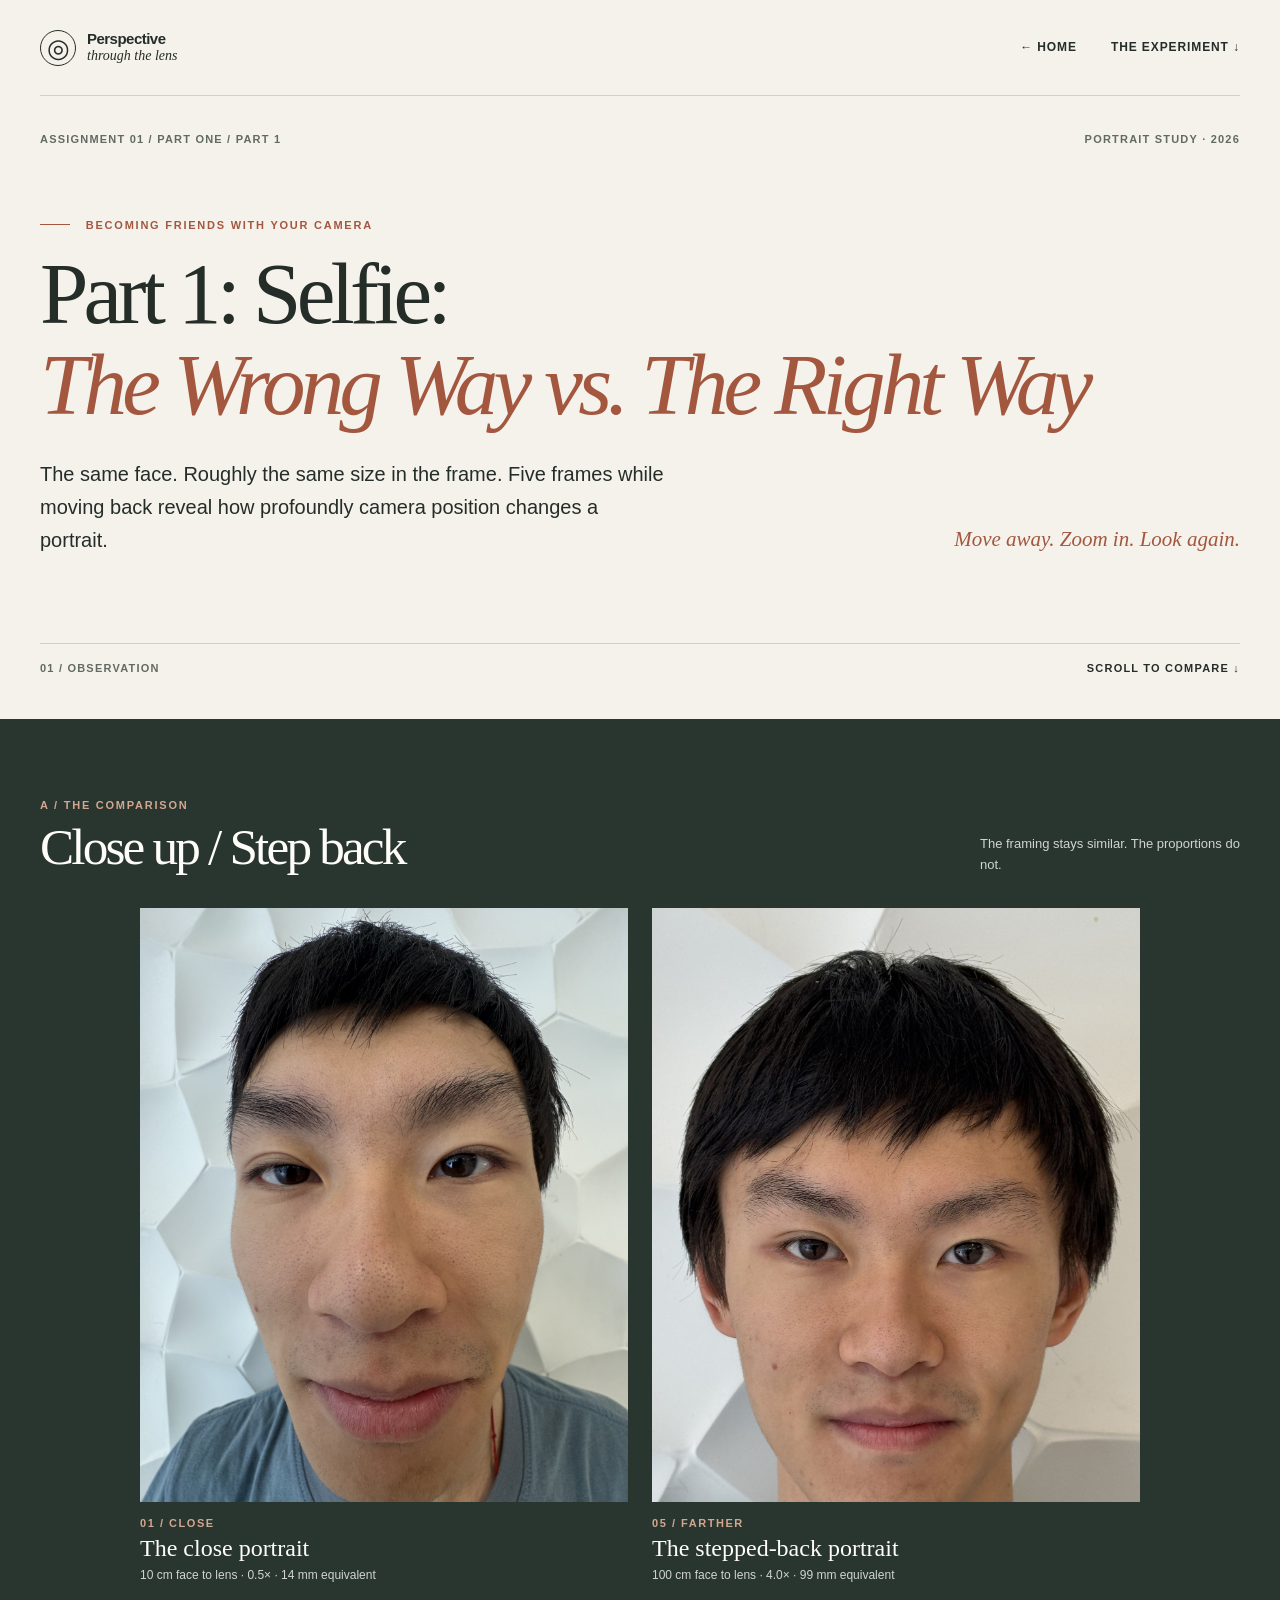
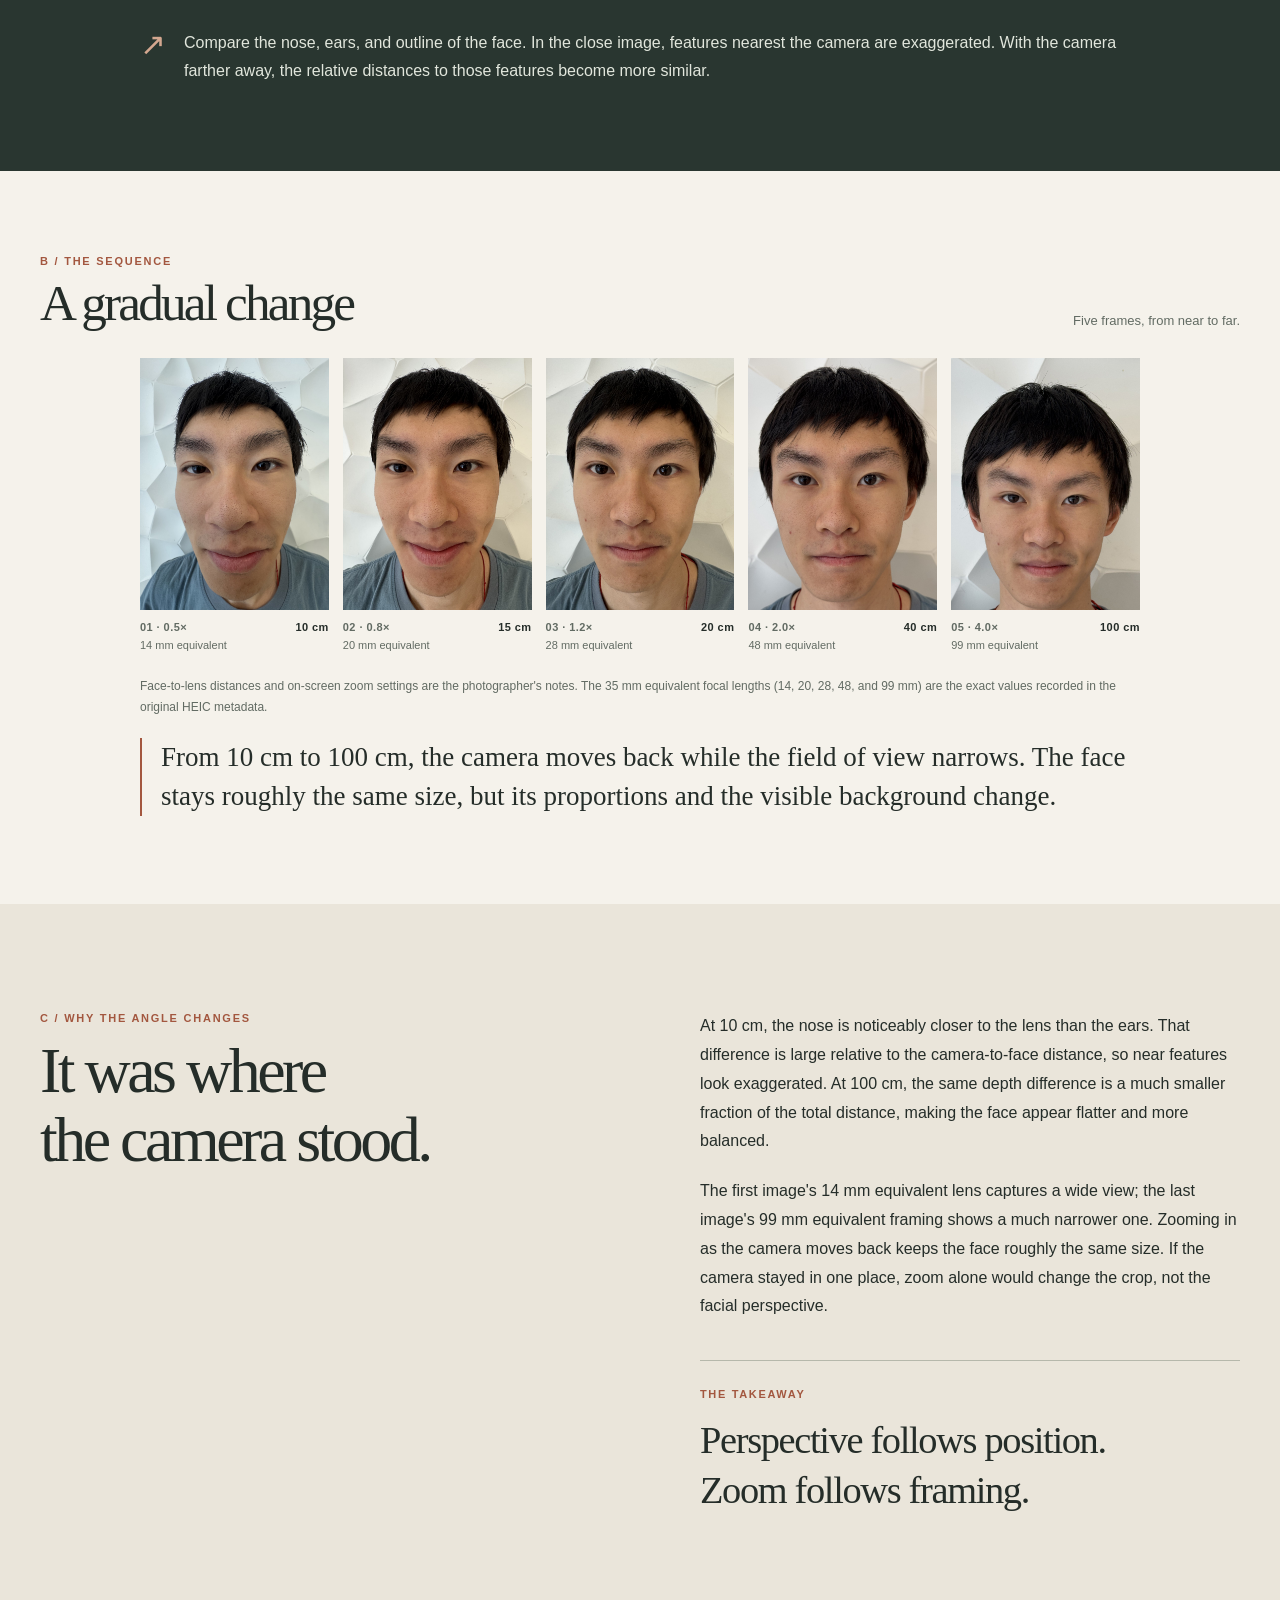
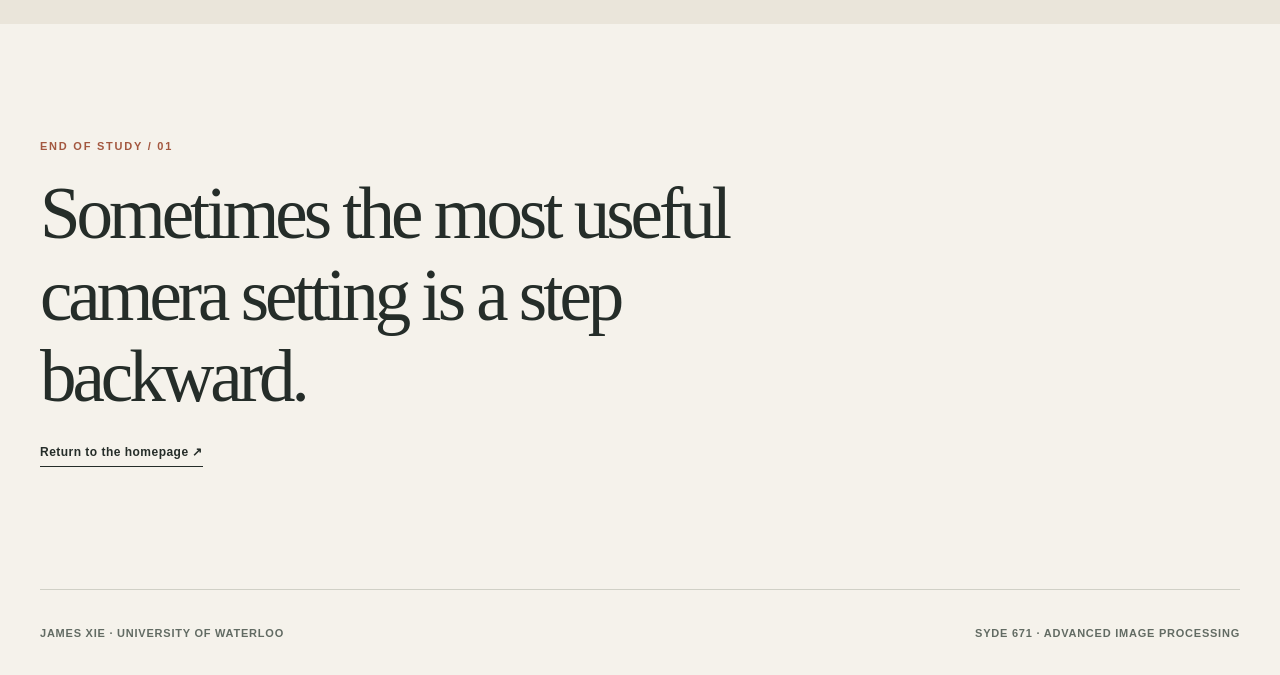
==== 1/index.html @ 1d78fb76 "Use assignment title for selfie study" ====
<!doctype html>
<html lang="en">
<head>
  <meta charset="utf-8">
  <meta name="viewport" content="width=device-width, initial-scale=1">
  <meta name="theme-color" content="#f5f2eb">
  <meta name="description" content="A portrait experiment in camera distance, zoom, and perspective for SYDE 671 Assignment 1.">
  <title>Part 1: Selfie: The Wrong Way vs. The Right Way — Perspective, Through the Lens</title>
  <link rel="stylesheet" href="../style.css">
</head>
<body class="project-page portrait-page">
  <header class="site-header shell">
    <a class="brand" href="../index.html" aria-label="Perspective, Through the Lens home">
      <span class="brand-mark" aria-hidden="true">◎</span>
      <span>Perspective<br><small>through the lens</small></span>
    </a>
    <nav class="header-nav" aria-label="Main navigation">
      <a href="../index.html">← Home</a>
      <a href="#comparison">The experiment <span aria-hidden="true">↓</span></a>
    </nav>
  </header>

  <main>
    <section class="project-hero shell" aria-labelledby="project-title">
      <div class="project-hero-topline"><span>Assignment 01 / Part One / Part 1</span><span>Portrait study · 2026</span></div>
      <p class="eyebrow"><span class="eyebrow-line"></span> Becoming friends with your camera</p>
      <h1 id="project-title">Part 1: Selfie:<br><em>The Wrong Way vs. The Right Way</em></h1>
      <div class="project-intro">
        <p class="project-deck">The same face. Roughly the same size in the frame. Five frames while moving back reveal how profoundly camera position changes a portrait.</p>
        <p class="project-intro-note">Move away. Zoom in. Look again.</p>
      </div>
      <div class="project-hero-rule"><span>01 / Observation</span><a href="#comparison">Scroll to compare <span aria-hidden="true">↓</span></a></div>
    </section>

    <section class="comparison-section" id="comparison" aria-labelledby="comparison-heading">
      <div class="shell">
        <div class="section-heading comparison-heading">
          <div><p class="eyebrow">A / The comparison</p><h2 id="comparison-heading">Close up / Step back</h2></div>
          <p>The framing stays similar. The proportions do not.</p>
        </div>
        <div class="comparison-grid">
          <figure class="comparison-card">
            <div class="portrait-frame"><img src="./media/01-near.jpg" alt="Close camera position: the nose appears larger relative to the rest of the face" width="1200" height="1600"></div>
            <figcaption><span class="photo-index">01 / CLOSE</span><strong>The close portrait</strong><span>10 cm face to lens · 0.5× · 14 mm equivalent</span></figcaption>
          </figure>
          <figure class="comparison-card">
            <div class="portrait-frame"><img src="./media/05-far.jpg" alt="Farther camera position: facial features appear more balanced while the face remains similarly framed" width="1200" height="1600"></div>
            <figcaption><span class="photo-index">05 / FARTHER</span><strong>The stepped-back portrait</strong><span>100 cm face to lens · 4.0× · 99 mm equivalent</span></figcaption>
          </figure>
        </div>
        <p class="comparison-note"><span class="note-mark" aria-hidden="true">↗</span> Compare the nose, ears, and outline of the face. In the close image, features nearest the camera are exaggerated. With the camera farther away, the relative distances to those features become more similar.</p>
      </div>
    </section>

    <section class="sequence-section shell" aria-labelledby="sequence-heading">
      <div class="section-heading">
        <div><p class="eyebrow">B / The sequence</p><h2 id="sequence-heading">A gradual change</h2></div>
        <p>Five frames, from near to far.</p>
      </div>
      <div class="sequence-grid">
        <figure><img src="./media/01-near.jpg" alt="First portrait, closest camera position" width="1200" height="1600" loading="lazy"><figcaption><span>01 · 0.5×</span><strong>10 cm</strong><small>14 mm equivalent</small></figcaption></figure>
        <figure><img src="./media/02-step-back.jpg" alt="Second portrait, a little farther from the subject" width="1200" height="1600" loading="lazy"><figcaption><span>02 · 0.8×</span><strong>15 cm</strong><small>20 mm equivalent</small></figcaption></figure>
        <figure><img src="./media/03-middle.jpg" alt="Third portrait, intermediate camera position" width="1200" height="1600" loading="lazy"><figcaption><span>03 · 1.2×</span><strong>20 cm</strong><small>28 mm equivalent</small></figcaption></figure>
        <figure><img src="./media/04-farther.jpg" alt="Fourth portrait, farther camera position" width="1200" height="1600" loading="lazy"><figcaption><span>04 · 2.0×</span><strong>40 cm</strong><small>48 mm equivalent</small></figcaption></figure>
        <figure><img src="./media/05-far.jpg" alt="Fifth portrait, farthest camera position" width="1200" height="1600" loading="lazy"><figcaption><span>05 · 4.0×</span><strong>100 cm</strong><small>99 mm equivalent</small></figcaption></figure>
      </div>
      <p class="sequence-caption">Face-to-lens distances and on-screen zoom settings are the photographer's notes. The 35 mm equivalent focal lengths (14, 20, 28, 48, and 99 mm) are the exact values recorded in the original HEIC metadata.</p>
      <p class="sequence-summary">From 10 cm to 100 cm, the camera moves back while the field of view narrows. The face stays roughly the same size, but its proportions and the visible background change.</p>
    </section>

    <section class="explanation-section" aria-labelledby="explanation-heading">
      <div class="shell explanation-grid">
        <div><p class="eyebrow">C / Why the angle changes</p><h2 id="explanation-heading">It was where<br>the camera stood.</h2></div>
        <div class="explanation-copy">
          <p>At 10 cm, the nose is noticeably closer to the lens than the ears. That difference is large relative to the camera-to-face distance, so near features look exaggerated. At 100 cm, the same depth difference is a much smaller fraction of the total distance, making the face appear flatter and more balanced.</p>
          <p>The first image's 14 mm equivalent lens captures a wide view; the last image's 99 mm equivalent framing shows a much narrower one. Zooming in as the camera moves back keeps the face roughly the same size. If the camera stayed in one place, zoom alone would change the crop, not the facial perspective.</p>
          <div class="takeaway"><span>THE TAKEAWAY</span><strong>Perspective follows position.<br>Zoom follows framing.</strong></div>
        </div>
      </div>
    </section>

    <section class="closing-section shell">
      <span class="eyebrow">End of study / 01</span>
      <p>Sometimes the most useful camera setting is a step backward.</p>
      <a class="text-link" href="../index.html">Return to the homepage <span aria-hidden="true">↗</span></a>
    </section>
  </main>

  <footer class="site-footer shell"><span>James Xie · University of Waterloo</span><span>SYDE 671 · Advanced Image Processing</span></footer>
</body>
</html>
---- style.css ----
:root {
  --paper: #f5f2eb;
  --paper-deep: #eae5da;
  --ink: #252d29;
  --muted: #626b63;
  --line: #d0d0c6;
  --accent: #a3573f;
  --dark: #293630;
  --light: #fffdf8;
  font-family: Arial, Helvetica, sans-serif;
  color: var(--ink);
  background: var(--paper);
}

* { box-sizing: border-box; }
html { scroll-behavior: smooth; }
body { margin: 0; min-width: 320px; }
img { display: block; max-width: 100%; }
a { color: inherit; text-decoration: none; }
a:focus-visible { outline: 2px solid var(--accent); outline-offset: 5px; }
.shell { width: min(100% - 80px, 1340px); margin-inline: auto; }
.site-header { min-height: 96px; display: flex; align-items: center; justify-content: space-between; gap: 24px; border-bottom: 1px solid var(--line); }
.brand { display: inline-flex; align-items: center; gap: 11px; font-size: 15px; font-weight: 700; line-height: 1.05; letter-spacing: -.035em; }
.brand small { font-family: Georgia, serif; font-size: 14px; font-weight: 400; font-style: italic; letter-spacing: 0; }
.brand-mark { width: 36px; height: 36px; display: grid; place-items: center; border: 1px solid var(--ink); border-radius: 50%; font-size: 26px; font-weight: 400; line-height: 1; }
.header-nav { display: flex; align-items: center; gap: 34px; font-size: 12px; font-weight: 700; letter-spacing: .075em; text-transform: uppercase; }
.header-nav a { border-bottom: 1px solid transparent; padding-block: 4px; transition: border-color .2s ease; }
.header-nav a:hover { border-color: currentColor; }
.course-code { color: var(--muted); }
.eyebrow { margin: 0; color: var(--accent); font-size: 11px; font-weight: 700; letter-spacing: .16em; text-transform: uppercase; }
.eyebrow-line { display: inline-block; width: 30px; height: 1px; background: currentColor; margin: 0 11px 4px 0; }
h1, h2, p, figure { margin-top: 0; }
h1, h2, .closing-section > p { font-family: Georgia, serif; font-weight: 400; letter-spacing: -.055em; }
h1 em { font-weight: 400; color: var(--accent); }
.site-footer { min-height: 86px; display: flex; align-items: center; justify-content: space-between; gap: 24px; border-top: 1px solid var(--line); color: var(--muted); font-size: 11px; font-weight: 600; letter-spacing: .07em; text-transform: uppercase; }

/* Homepage */
.home-hero { min-height: 680px; display: grid; grid-template-columns: minmax(0, 1.15fr) minmax(350px, .85fr); gap: 6%; align-items: center; padding-block: 70px 92px; }
.hero-copy { display: flex; flex-direction: column; align-items: flex-start; }
.home-hero h1 { max-width: 870px; margin: 34px 0 28px; font-size: clamp(58px, 6vw, 104px); line-height: 1.06; }
.hero-lead { max-width: 490px; margin: 0 0 38px; color: var(--muted); font-size: 17px; line-height: 1.7; }
.button-link { display: inline-flex; align-items: center; justify-content: space-between; gap: 50px; min-width: 242px; padding: 18px 22px; background: var(--dark); color: var(--light); font-size: 12px; font-weight: 700; letter-spacing: .055em; transition: background .2s ease, transform .2s ease; }
.button-link:hover { background: var(--accent); transform: translateY(-2px); }
.button-link span { font-size: 18px; font-weight: 400; }
.hero-meta { display: flex; flex-wrap: wrap; gap: 12px 24px; margin-top: 72px; color: var(--muted); font-size: 11px; font-weight: 700; letter-spacing: .09em; text-transform: uppercase; }
.hero-meta span + span::before { content: '·'; margin-right: 24px; color: var(--accent); }
.home-feature { position: relative; margin: 0; }
.home-feature::before { content: ''; position: absolute; z-index: -1; top: -22px; right: -24px; width: 85%; height: 93%; border: 1px solid var(--accent); }
.home-feature-frame { position: relative; overflow: hidden; background: var(--paper-deep); aspect-ratio: 4/5; }
.home-feature-frame img { width: 100%; height: 100%; object-fit: cover; object-position: center 38%; }
.photo-corner { position: absolute; width: 24px; height: 24px; border-color: var(--light); border-style: solid; opacity: .9; }
.photo-corner-top { top: 16px; left: 16px; border-width: 1px 0 0 1px; }
.photo-corner-bottom { right: 16px; bottom: 16px; border-width: 0 1px 1px 0; }
.home-feature figcaption { display: flex; justify-content: space-between; gap: 16px; margin-top: 14px; color: var(--muted); font-size: 10px; font-weight: 700; letter-spacing: .11em; text-transform: uppercase; }
.project-index { padding: 0 0 104px; }
.section-heading { display: flex; align-items: end; justify-content: space-between; gap: 24px; margin-bottom: 27px; }
.section-heading h2 { margin: 8px 0 0; font-size: clamp(36px, 4vw, 58px); line-height: 1.1; }
.section-heading > p, .section-heading > div + p { max-width: 260px; margin: 0; color: var(--muted); font-size: 13px; line-height: 1.6; }
.project-card { display: grid; grid-template-columns: 80px 1fr 50px; align-items: center; gap: 24px; padding: 32px 4px; border-top: 1px solid var(--ink); border-bottom: 1px solid var(--line); transition: padding .2s ease, background .2s ease; }
.project-card:hover { padding-inline: 16px; background: #eee9de; }
.project-card + .project-card { border-top: 0; }
.project-number { align-self: start; color: var(--accent); font-size: 13px; font-weight: 700; }
.project-card-main { display: flex; flex-direction: column; gap: 10px; }
.project-card-main strong { font-family: Georgia, serif; font-size: clamp(24px, 3vw, 38px); font-weight: 400; letter-spacing: -.035em; }
.project-card-main small { color: var(--muted); font-size: 12px; font-weight: 600; letter-spacing: .03em; }
.project-arrow { font-size: 29px; text-align: right; }

/* Assignment page */
.project-hero { padding-block: 37px 45px; }
.project-hero-topline, .project-hero-rule { display: flex; justify-content: space-between; gap: 20px; color: var(--muted); font-size: 11px; font-weight: 700; letter-spacing: .11em; text-transform: uppercase; }
.project-hero .eyebrow { margin-top: 74px; }
.project-hero h1 { max-width: 1080px; margin: 18px 0 28px; font-size: clamp(74px, 10vw, 154px); line-height: .98; }
.portrait-page .project-hero h1 { font-size: clamp(54px, 6.8vw, 96px); line-height: 1.04; }
.project-intro { display: flex; align-items: end; justify-content: space-between; gap: 40px; margin-bottom: 86px; }
.project-deck { max-width: 630px; margin: 0; font-size: 20px; line-height: 1.65; }
.project-intro-note { margin: 0 0 5px; color: var(--accent); font-family: Georgia, serif; font-size: 21px; font-style: italic; white-space: nowrap; }
.project-hero-rule { padding-top: 18px; border-top: 1px solid var(--line); }
.project-hero-rule a { color: var(--ink); }
.comparison-section { padding: 80px 0 86px; background: var(--dark); color: var(--light); }
.comparison-section .eyebrow { color: #d3a78f; }
.comparison-heading { margin-bottom: 33px; }
.comparison-section .section-heading > div + p { color: #d0d5ce; }
.comparison-grid { display: grid; grid-template-columns: repeat(2, minmax(0, 1fr)); gap: 24px; width: min(100%, 1000px); margin-inline: auto; }
.comparison-card { margin: 0; }
.portrait-frame { overflow: hidden; background: #aab2ac; aspect-ratio: 3/3.65; }
.portrait-frame img { width: 100%; height: 100%; object-fit: cover; object-position: center 38%; }
.comparison-card figcaption { display: flex; flex-direction: column; align-items: flex-start; gap: 6px; padding-top: 15px; }
.photo-index { color: #d3a78f; font-size: 11px; font-weight: 700; letter-spacing: .14em; }
.comparison-card strong { font-family: Georgia, serif; font-size: 24px; font-weight: 400; }
.comparison-card figcaption > span:last-child { color: #d0d5ce; font-size: 12px; }
.comparison-note { display: flex; gap: 18px; max-width: 1000px; margin: 47px auto 0; font-size: 16px; line-height: 1.75; color: #e1e6dc; }
.note-mark { flex: none; color: #d3a78f; font-size: 31px; line-height: 1; }
.sequence-section { padding-block: 84px 88px; }
.sequence-grid { display: grid; grid-template-columns: repeat(5, minmax(0, 1fr)); gap: 14px; width: min(100%, 1000px); margin-inline: auto; }
.sequence-grid figure { margin: 0; }
.sequence-grid img { width: 100%; height: auto; aspect-ratio: 3/4; object-fit: cover; object-position: center 38%; background: var(--paper-deep); }
.sequence-grid figcaption { display: grid; grid-template-columns: 1fr auto; gap: 6px 8px; padding-top: 11px; color: var(--muted); font-size: 11px; font-weight: 700; letter-spacing: .04em; }
.sequence-grid figcaption strong { color: var(--ink); font-weight: 700; }
.sequence-grid figcaption small { grid-column: 1 / -1; font-size: 11px; font-weight: 400; letter-spacing: 0; }
.sequence-caption { max-width: 1000px; margin: 25px auto 0; color: var(--muted); font-size: 12px; line-height: 1.7; }
.sequence-summary { max-width: 1000px; margin: 21px auto 0; padding-left: 19px; border-left: 2px solid var(--accent); font-family: Georgia, serif; font-size: clamp(20px, 2.2vw, 27px); line-height: 1.45; }
.explanation-section { padding-block: 108px; background: var(--paper-deep); }
.explanation-grid { display: grid; grid-template-columns: 1fr 1fr; gap: 10%; }
.explanation-grid h2 { margin: 12px 0 0; font-size: clamp(43px, 5vw, 72px); line-height: 1.08; }
.explanation-copy > p { margin-bottom: 21px; font-size: 16px; line-height: 1.8; }
.takeaway { display: flex; flex-direction: column; gap: 16px; margin-top: 39px; padding: 27px 0 0; border-top: 1px solid #b6b8ab; }
.takeaway span { color: var(--accent); font-size: 11px; font-weight: 700; letter-spacing: .15em; }
.takeaway strong { font-family: Georgia, serif; font-size: clamp(27px, 3vw, 40px); font-weight: 400; line-height: 1.3; letter-spacing: -.035em; }
.closing-section { display: flex; flex-direction: column; align-items: flex-start; padding-block: 116px 122px; }
.closing-section > p { max-width: 850px; margin: 21px 0 27px; font-size: clamp(42px, 5.7vw, 80px); line-height: 1.12; }
.text-link { padding-bottom: 7px; border-bottom: 1px solid var(--ink); font-size: 12px; font-weight: 700; letter-spacing: .04em; }

/* Architectural perspective study */
.architecture-page .project-hero h1 { font-size: clamp(70px, 9vw, 140px); }
.architecture-page .comparison-grid { width: min(100%, 920px); }
.architecture-page .portrait-frame { aspect-ratio: 3/4; }
.architecture-page .sequence-grid { grid-template-columns: repeat(4, minmax(0, 1fr)); width: min(100%, 1120px); }
.architecture-page .sequence-grid img { object-position: center; }
.architecture-page .sequence-caption,
.architecture-page .sequence-summary { max-width: 1120px; }
.closing-links { display: flex; flex-wrap: wrap; gap: 20px 35px; }

@media (max-width: 900px) {
  .shell { width: min(100% - 48px, 720px); }
  .home-hero { grid-template-columns: 1fr; gap: 65px; padding-block: 70px 94px; }
  .hero-meta { margin-top: 45px; }
  .home-feature { width: min(100% - 20px, 540px); margin-inline: auto; }
  .project-hero h1 { font-size: clamp(72px, 12vw, 108px); }
  .architecture-page .project-hero h1 { font-size: clamp(68px, 9vw, 105px); }
  .project-intro { align-items: start; flex-direction: column; gap: 20px; margin-bottom: 55px; }
  .comparison-section, .sequence-section, .explanation-section { padding-block: 78px; }
  .explanation-grid { gap: 6%; }
}

@media (max-width: 640px) {
  .shell { width: calc(100% - 36px); }
  .site-header { min-height: 76px; }
  .brand { font-size: 13px; }
  .brand small { font-size: 12px; }
  .brand-mark { width: 30px; height: 30px; font-size: 22px; }
  .header-nav { gap: 14px; font-size: 10px; }
  .course-code { display: none; }
  .home-page .header-nav a:first-of-type { display: none; }
  .site-footer { align-items: flex-start; flex-direction: column; justify-content: center; gap: 6px; padding-block: 22px; }
  .home-hero { gap: 54px; padding-block: 63px 78px; }
  .home-hero h1 { margin: 23px 0; font-size: clamp(49px, 11vw, 72px); }
  .hero-lead { font-size: 15px; }
  .hero-meta { gap: 8px 15px; font-size: 10px; }
  .hero-meta span + span::before { margin-right: 15px; }
  .home-feature::before { right: -12px; top: -12px; }
  .home-feature figcaption { font-size: 9px; }
  .project-index { padding-bottom: 75px; }
  .project-card { grid-template-columns: 34px 1fr 20px; gap: 10px; padding-block: 25px; }
  .project-card-main strong { font-size: 23px; }
  .project-arrow { font-size: 20px; }
  .project-hero { padding-block: 27px 34px; }
  .project-hero-topline { font-size: 9px; }
  .project-hero-topline span:last-child { display: none; }
  .project-hero .eyebrow { margin-top: 64px; }
  .project-hero h1 { font-size: clamp(56px, 13vw, 84px); }
  .portrait-page .project-hero h1 { font-size: clamp(37px, 8.8vw, 55px); }
  .architecture-page .project-hero h1 { font-size: clamp(44px, 10vw, 66px); }
  .architecture-page .project-intro-note { white-space: normal; }
  .architecture-page .project-hero-rule { font-size: 9px; letter-spacing: .05em; }
  .architecture-page .project-hero-rule span,
  .architecture-page .project-hero-rule a { white-space: nowrap; }
  .architecture-page .header-nav a:last-child { display: none; }
  .project-deck { font-size: 17px; }
  .project-intro-note { font-size: 19px; }
  .section-heading { align-items: start; flex-direction: column; gap: 10px; }
  .section-heading h2 { font-size: 42px; }
  .architecture-page .section-heading h2 { font-size: clamp(30px, 8vw, 42px); }
  .comparison-section, .sequence-section, .explanation-section { padding-block: 66px; }
  .comparison-grid { grid-template-columns: 1fr; gap: 38px; max-width: 360px; }
  .portrait-frame { aspect-ratio: 3/3.5; }
  .comparison-card figcaption > span:last-child { font-size: 11px; }
  .comparison-note { margin-top: 47px; font-size: 14px; }
  .sequence-grid { grid-template-columns: repeat(2, minmax(0, 1fr)); gap: 22px 12px; max-width: 400px; }
  .sequence-grid figure:last-child { grid-column: span 2; width: calc(50% - 6px); justify-self: center; }
  .architecture-page .sequence-grid { grid-template-columns: repeat(2, minmax(0, 1fr)); }
  .architecture-page .sequence-grid figure:last-child { grid-column: auto; width: auto; justify-self: stretch; }
  .explanation-grid { grid-template-columns: 1fr; gap: 30px; }
  .explanation-copy > p { font-size: 15px; }
  .closing-section { padding-block: 80px; }
  .closing-section > p { font-size: clamp(43px, 10vw, 62px); }
}

@media (max-width: 360px) {
  .architecture-page .header-nav a:nth-child(2) { display: none; }
}

@media (prefers-reduced-motion: reduce) {
  html { scroll-behavior: auto; }
  *, *::before, *::after { transition-duration: .01ms !important; animation-duration: .01ms !important; }
}

@media print {
  .site-header, .site-footer, .closing-section, .button-link { display: none !important; }
  .shell { width: 100%; }
  .comparison-section, .explanation-section { color: var(--ink); background: white; }
  .comparison-section .eyebrow, .comparison-section .section-heading > div + p, .comparison-card figcaption > span:last-child, .comparison-note { color: var(--ink); }
  .project-hero, .comparison-section, .sequence-section, .explanation-section { padding-block: 25px; }
  .project-hero h1 { font-size: 65px; }
  .comparison-grid { gap: 12px; }
  .portrait-frame { aspect-ratio: 3/3.2; }
  .sequence-grid { gap: 8px; }
  .sequence-section { break-before: page; }
}
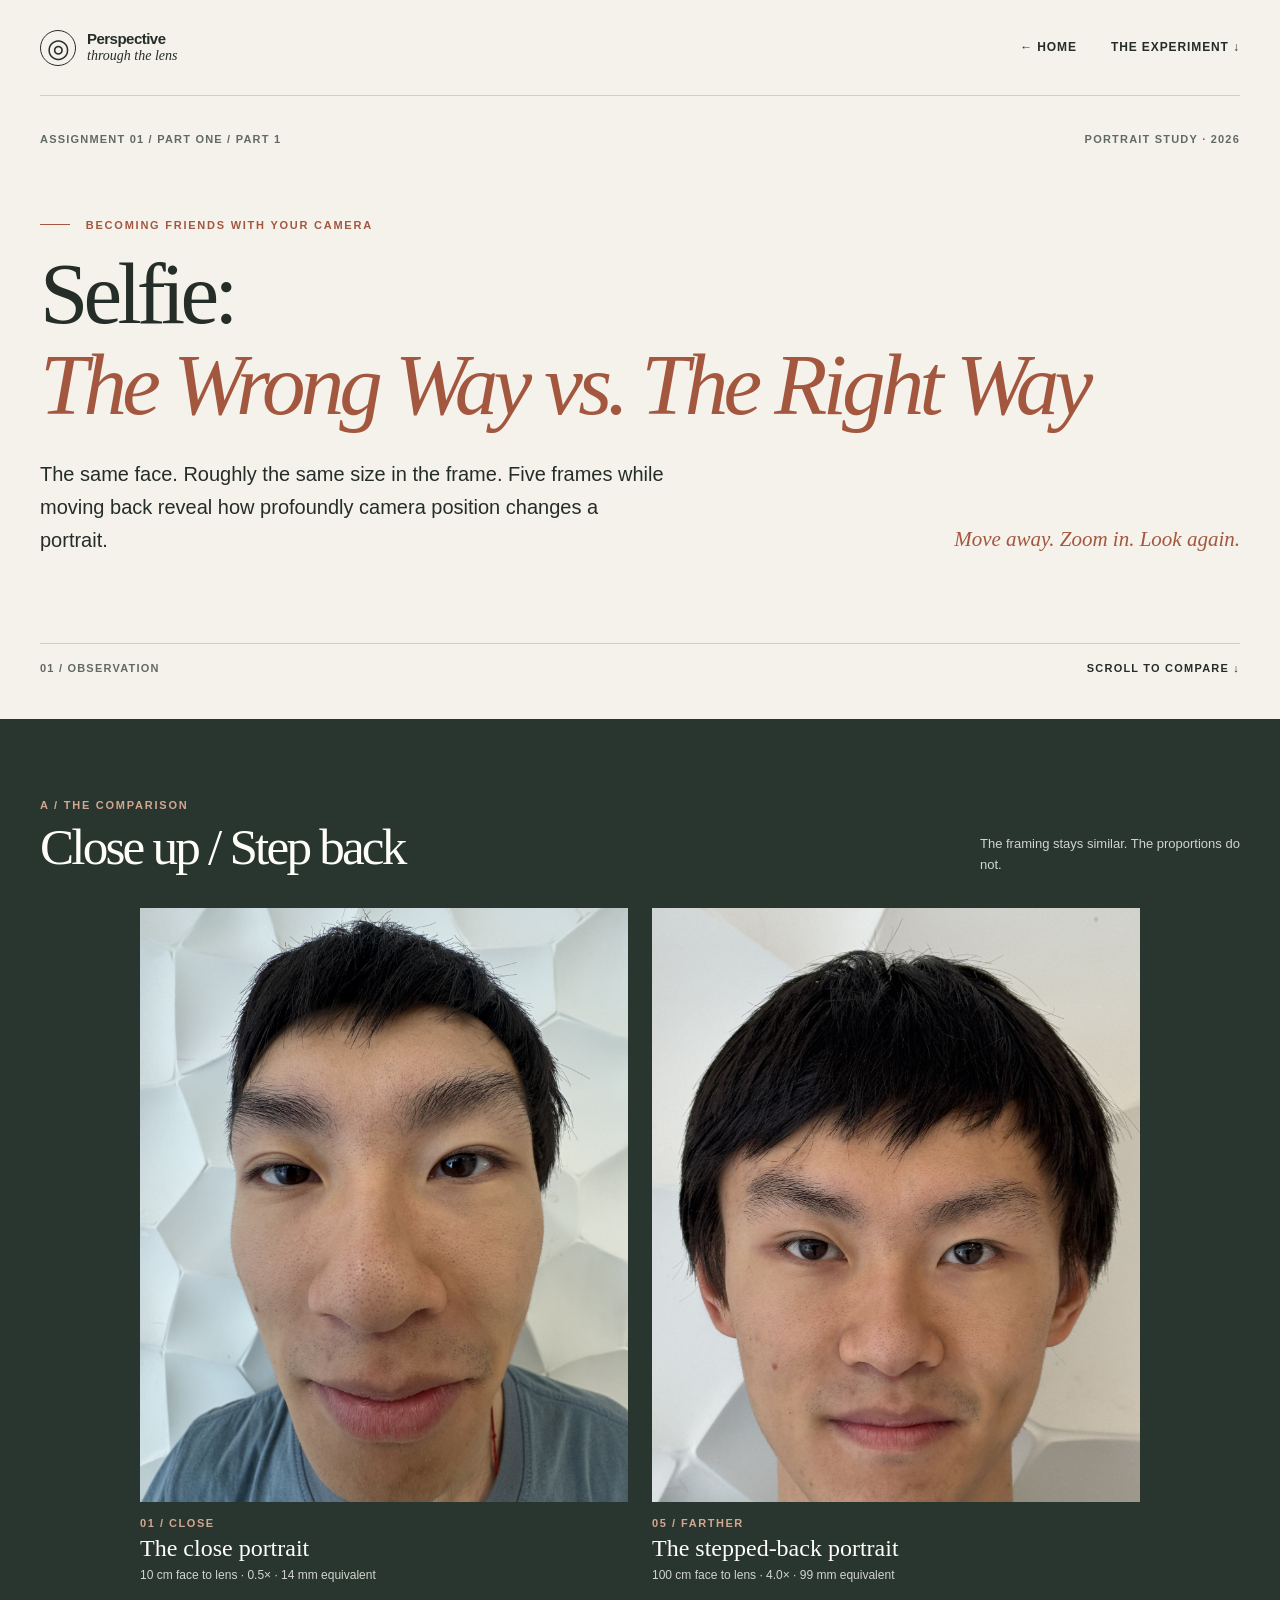
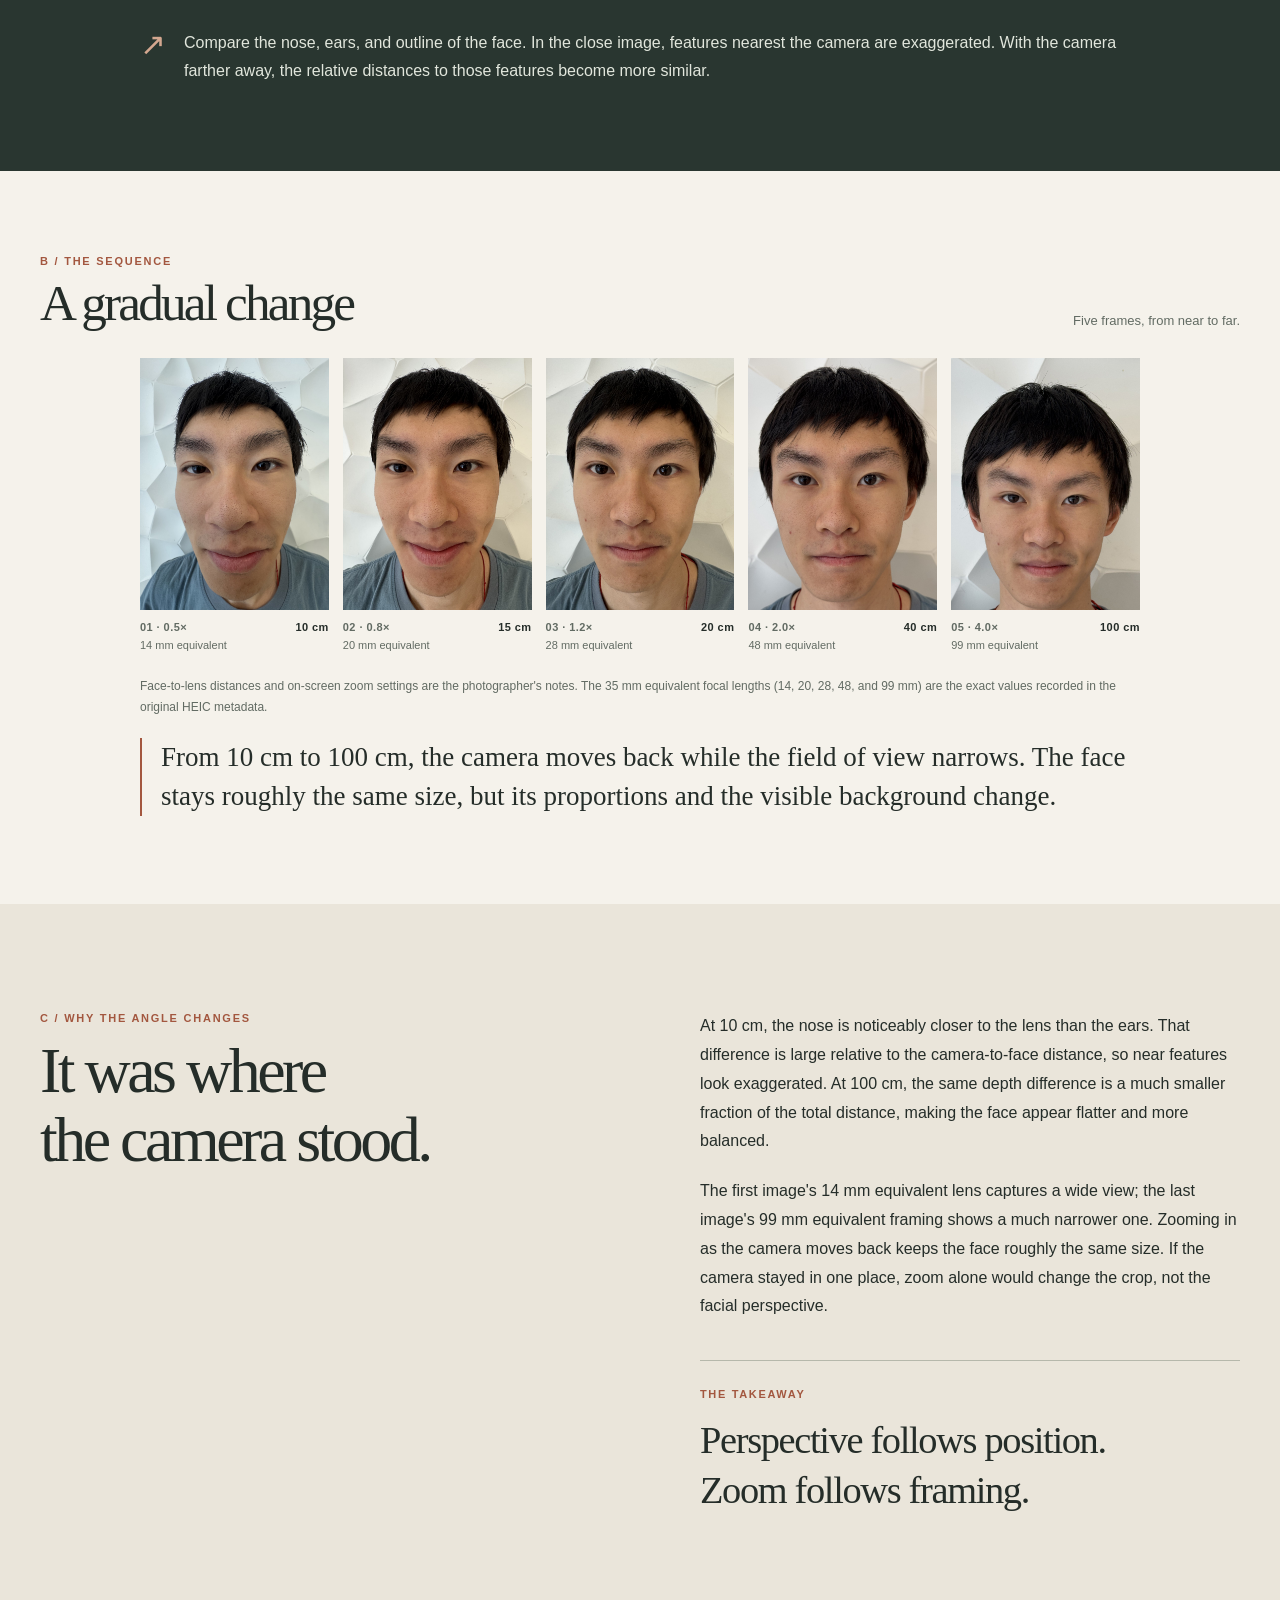
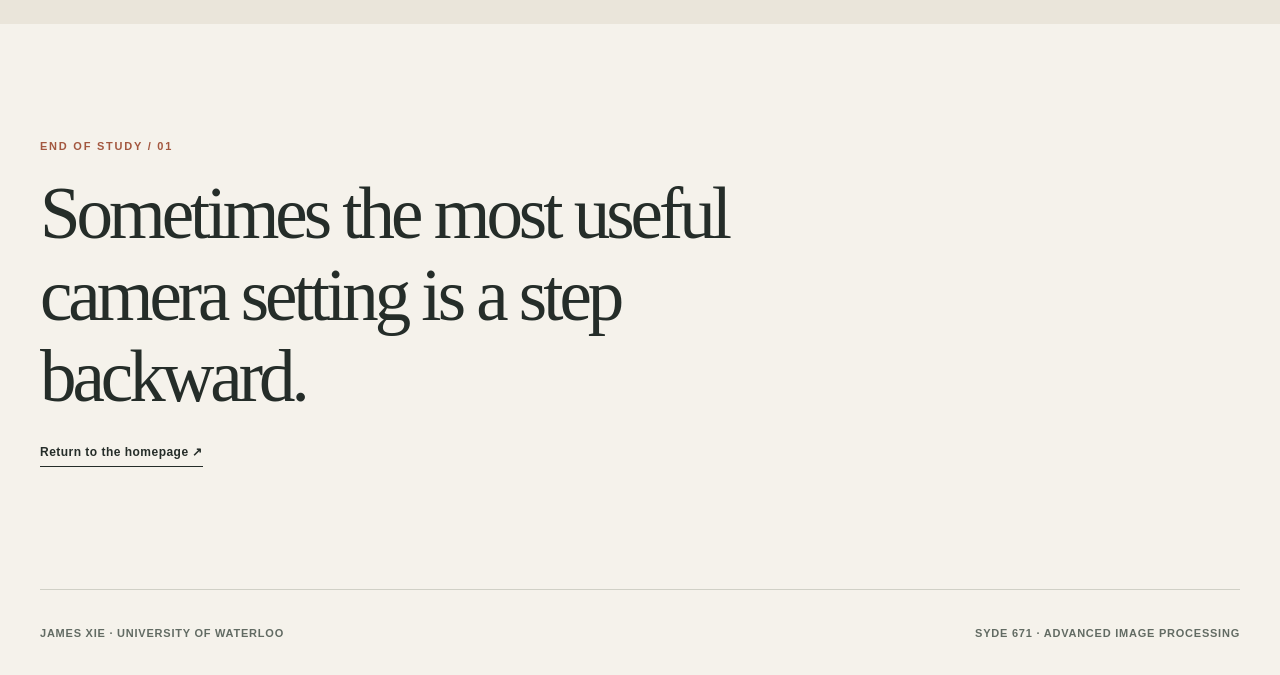
==== commit c75969fb: "Shorten selfie study title" ====
--- a/1/index.html
+++ b/1/index.html
@@ -5,7 +5,7 @@
   <meta name="viewport" content="width=device-width, initial-scale=1">
   <meta name="theme-color" content="#f5f2eb">
   <meta name="description" content="A portrait experiment in camera distance, zoom, and perspective for SYDE 671 Assignment 1.">
-  <title>Part 1: Selfie: The Wrong Way vs. The Right Way — Perspective, Through the Lens</title>
+  <title>Selfie: The Wrong Way vs. The Right Way — Perspective, Through the Lens</title>
   <link rel="stylesheet" href="../style.css">
 </head>
 <body class="project-page portrait-page">
@@ -24,7 +24,7 @@
     <section class="project-hero shell" aria-labelledby="project-title">
       <div class="project-hero-topline"><span>Assignment 01 / Part One / Part 1</span><span>Portrait study · 2026</span></div>
       <p class="eyebrow"><span class="eyebrow-line"></span> Becoming friends with your camera</p>
-      <h1 id="project-title">Part 1: Selfie:<br><em>The Wrong Way vs. The Right Way</em></h1>
+      <h1 id="project-title">Selfie:<br><em>The Wrong Way vs. The Right Way</em></h1>
       <div class="project-intro">
         <p class="project-deck">The same face. Roughly the same size in the frame. Five frames while moving back reveal how profoundly camera position changes a portrait.</p>
         <p class="project-intro-note">Move away. Zoom in. Look again.</p>
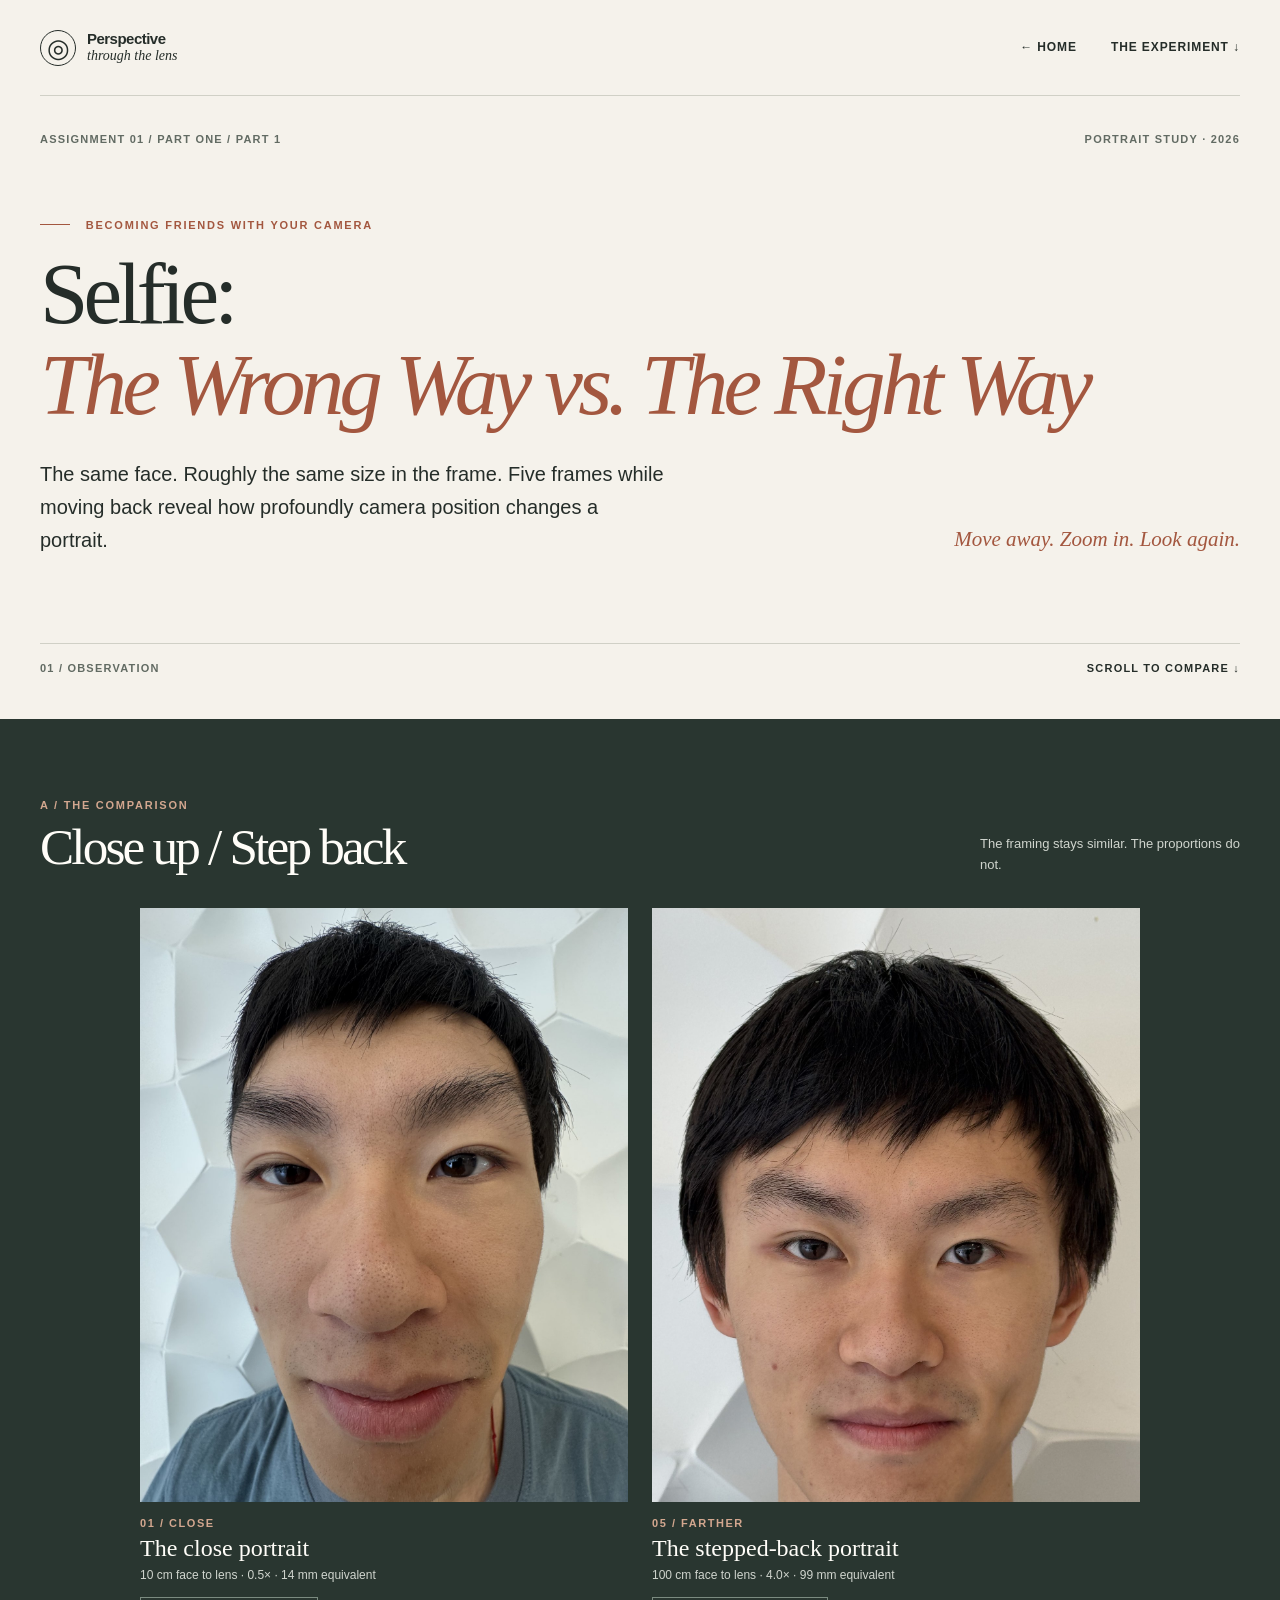
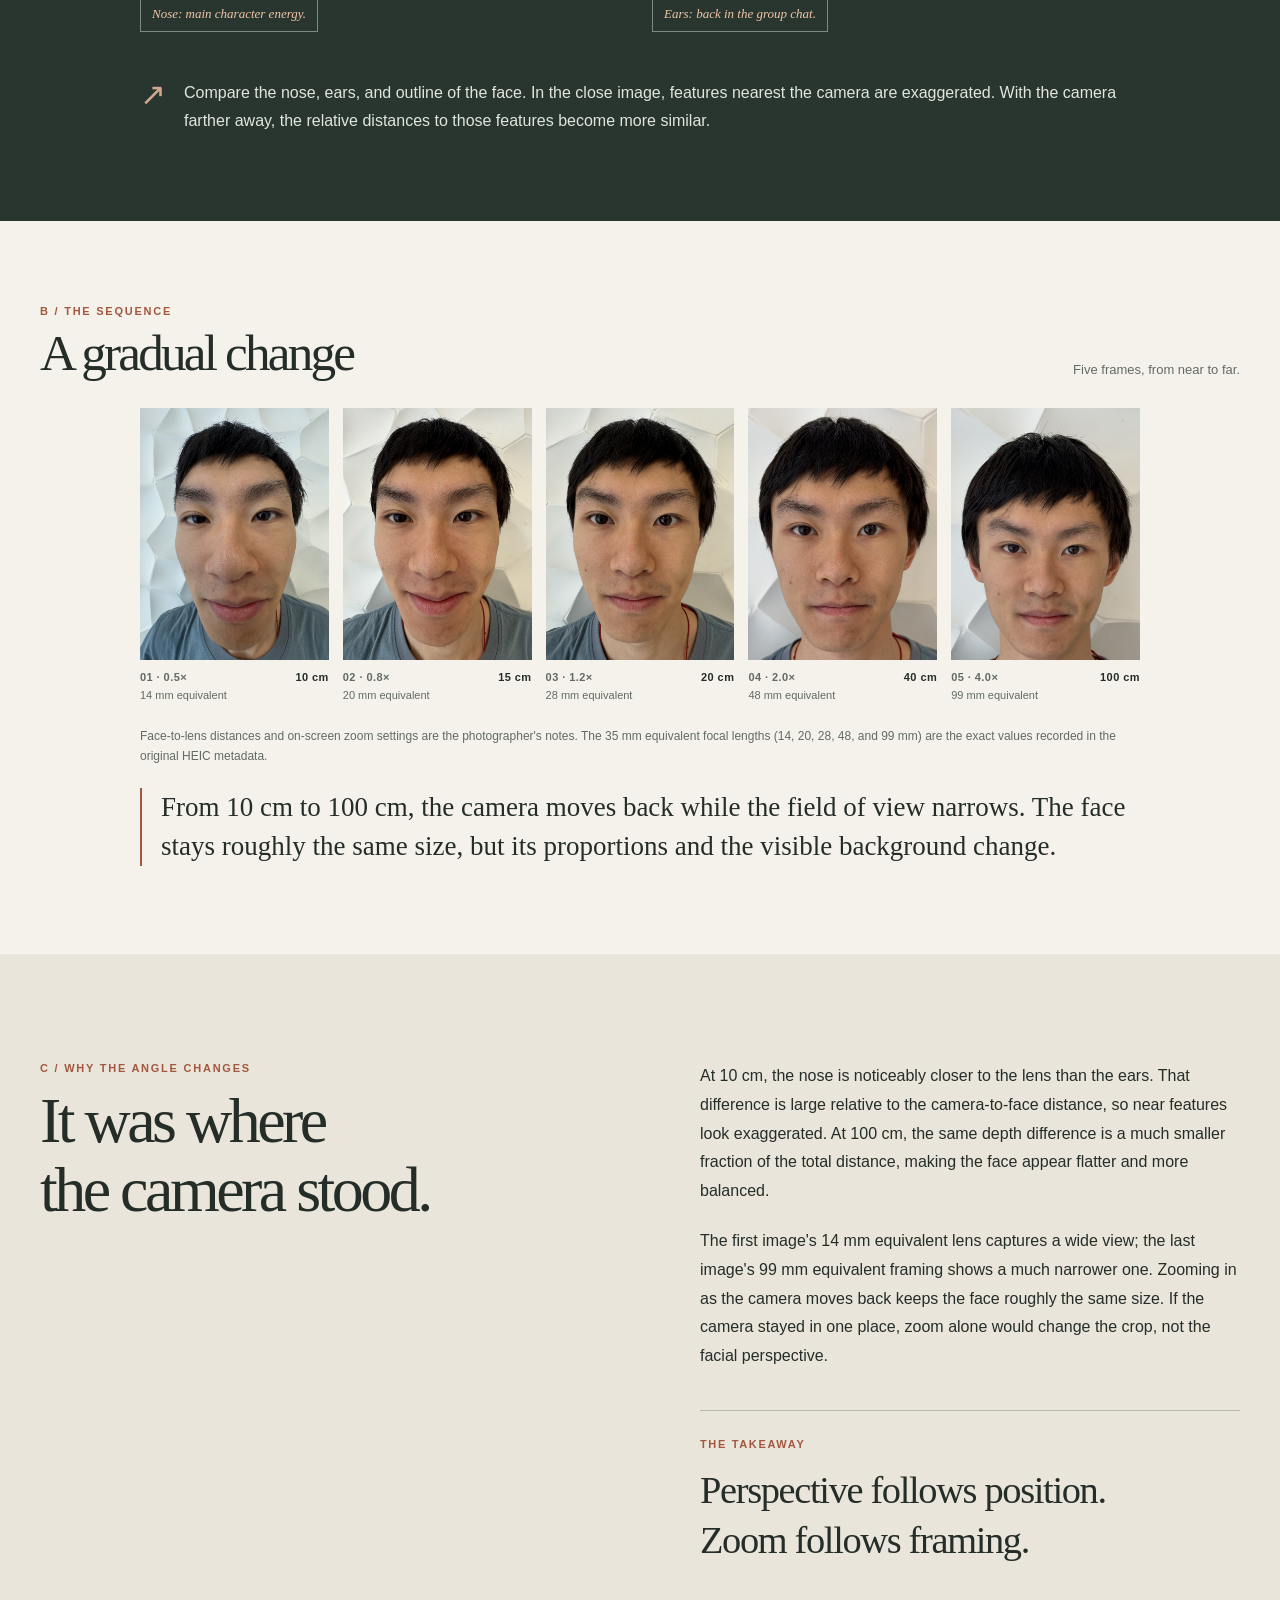
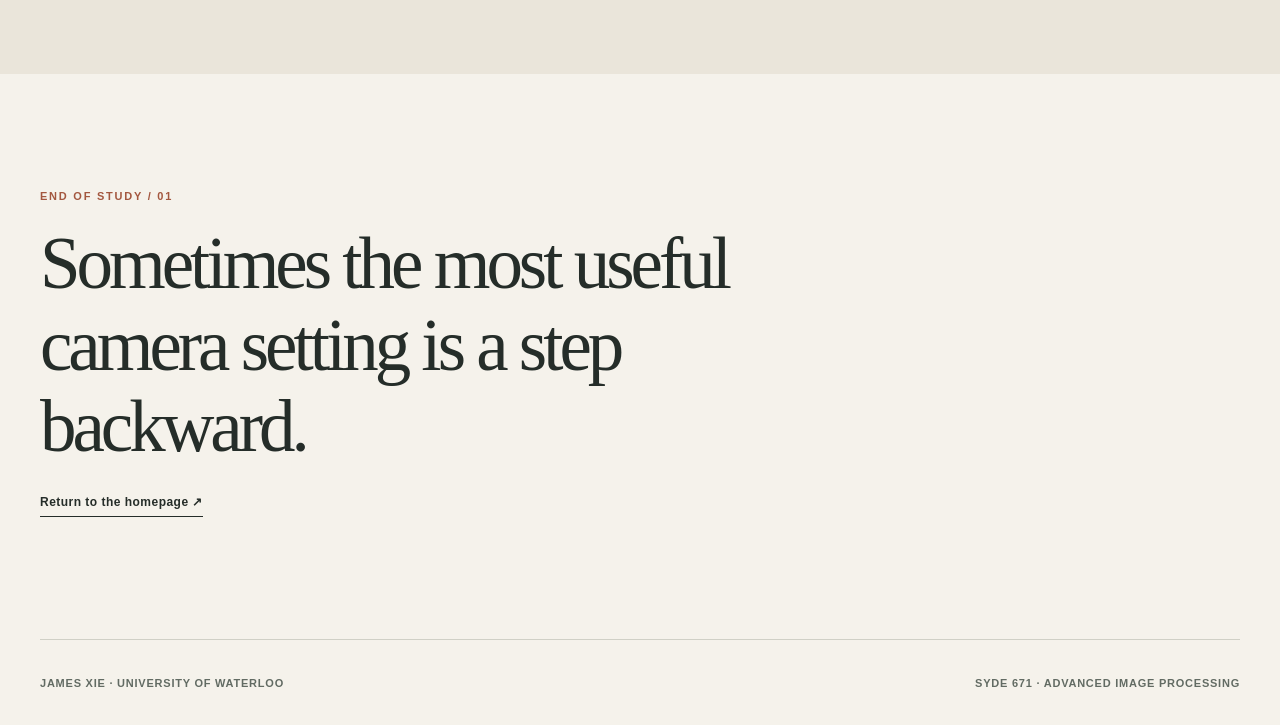
==== commit 03eb394c: "Refresh homepage and add playful photo notes" ====
--- a/1/index.html
+++ b/1/index.html
@@ -42,10 +42,12 @@
           <figure class="comparison-card">
             <div class="portrait-frame"><img src="./media/01-near.jpg" alt="Close camera position: the nose appears larger relative to the rest of the face" width="1200" height="1600"></div>
             <figcaption><span class="photo-index">01 / CLOSE</span><strong>The close portrait</strong><span>10 cm face to lens · 0.5× · 14 mm equivalent</span></figcaption>
+            <p class="photo-aside">Nose: main character energy.</p>
           </figure>
           <figure class="comparison-card">
             <div class="portrait-frame"><img src="./media/05-far.jpg" alt="Farther camera position: facial features appear more balanced while the face remains similarly framed" width="1200" height="1600"></div>
             <figcaption><span class="photo-index">05 / FARTHER</span><strong>The stepped-back portrait</strong><span>100 cm face to lens · 4.0× · 99 mm equivalent</span></figcaption>
+            <p class="photo-aside">Ears: back in the group chat.</p>
           </figure>
         </div>
         <p class="comparison-note"><span class="note-mark" aria-hidden="true">↗</span> Compare the nose, ears, and outline of the face. In the close image, features nearest the camera are exaggerated. With the camera farther away, the relative distances to those features become more similar.</p>
--- a/style.css
+++ b/style.css
@@ -38,11 +38,8 @@
 .home-hero { min-height: 680px; display: grid; grid-template-columns: minmax(0, 1.15fr) minmax(350px, .85fr); gap: 6%; align-items: center; padding-block: 70px 92px; }
 .hero-copy { display: flex; flex-direction: column; align-items: flex-start; }
 .home-hero h1 { max-width: 870px; margin: 34px 0 28px; font-size: clamp(58px, 6vw, 104px); line-height: 1.06; }
-.hero-lead { max-width: 490px; margin: 0 0 38px; color: var(--muted); font-size: 17px; line-height: 1.7; }
-.button-link { display: inline-flex; align-items: center; justify-content: space-between; gap: 50px; min-width: 242px; padding: 18px 22px; background: var(--dark); color: var(--light); font-size: 12px; font-weight: 700; letter-spacing: .055em; transition: background .2s ease, transform .2s ease; }
-.button-link:hover { background: var(--accent); transform: translateY(-2px); }
-.button-link span { font-size: 18px; font-weight: 400; }
-.hero-meta { display: flex; flex-wrap: wrap; gap: 12px 24px; margin-top: 72px; color: var(--muted); font-size: 11px; font-weight: 700; letter-spacing: .09em; text-transform: uppercase; }
+.hero-lead { max-width: 490px; margin: 0; color: var(--muted); font-size: 17px; line-height: 1.7; }
+.hero-meta { display: flex; flex-wrap: wrap; gap: 12px 24px; margin-top: 48px; color: var(--muted); font-size: 11px; font-weight: 700; letter-spacing: .09em; text-transform: uppercase; }
 .hero-meta span + span::before { content: '·'; margin-right: 24px; color: var(--accent); }
 .home-feature { position: relative; margin: 0; }
 .home-feature::before { content: ''; position: absolute; z-index: -1; top: -22px; right: -24px; width: 85%; height: 93%; border: 1px solid var(--accent); }
@@ -88,6 +85,7 @@
 .photo-index { color: #d3a78f; font-size: 11px; font-weight: 700; letter-spacing: .14em; }
 .comparison-card strong { font-family: Georgia, serif; font-size: 24px; font-weight: 400; }
 .comparison-card figcaption > span:last-child { color: #d0d5ce; font-size: 12px; }
+.photo-aside { display: inline-block; margin: 15px 0 0; padding: 8px 11px; border: 1px solid #7b8b80; color: #f1c4a6; font-family: Georgia, serif; font-size: 13px; font-style: italic; line-height: 1.3; }
 .comparison-note { display: flex; gap: 18px; max-width: 1000px; margin: 47px auto 0; font-size: 16px; line-height: 1.75; color: #e1e6dc; }
 .note-mark { flex: none; color: #d3a78f; font-size: 31px; line-height: 1; }
 .sequence-section { padding-block: 84px 88px; }
@@ -195,7 +193,7 @@
 }
 
 @media print {
-  .site-header, .site-footer, .closing-section, .button-link { display: none !important; }
+  .site-header, .site-footer, .closing-section { display: none !important; }
   .shell { width: 100%; }
   .comparison-section, .explanation-section { color: var(--ink); background: white; }
   .comparison-section .eyebrow, .comparison-section .section-heading > div + p, .comparison-card figcaption > span:last-child, .comparison-note { color: var(--ink); }
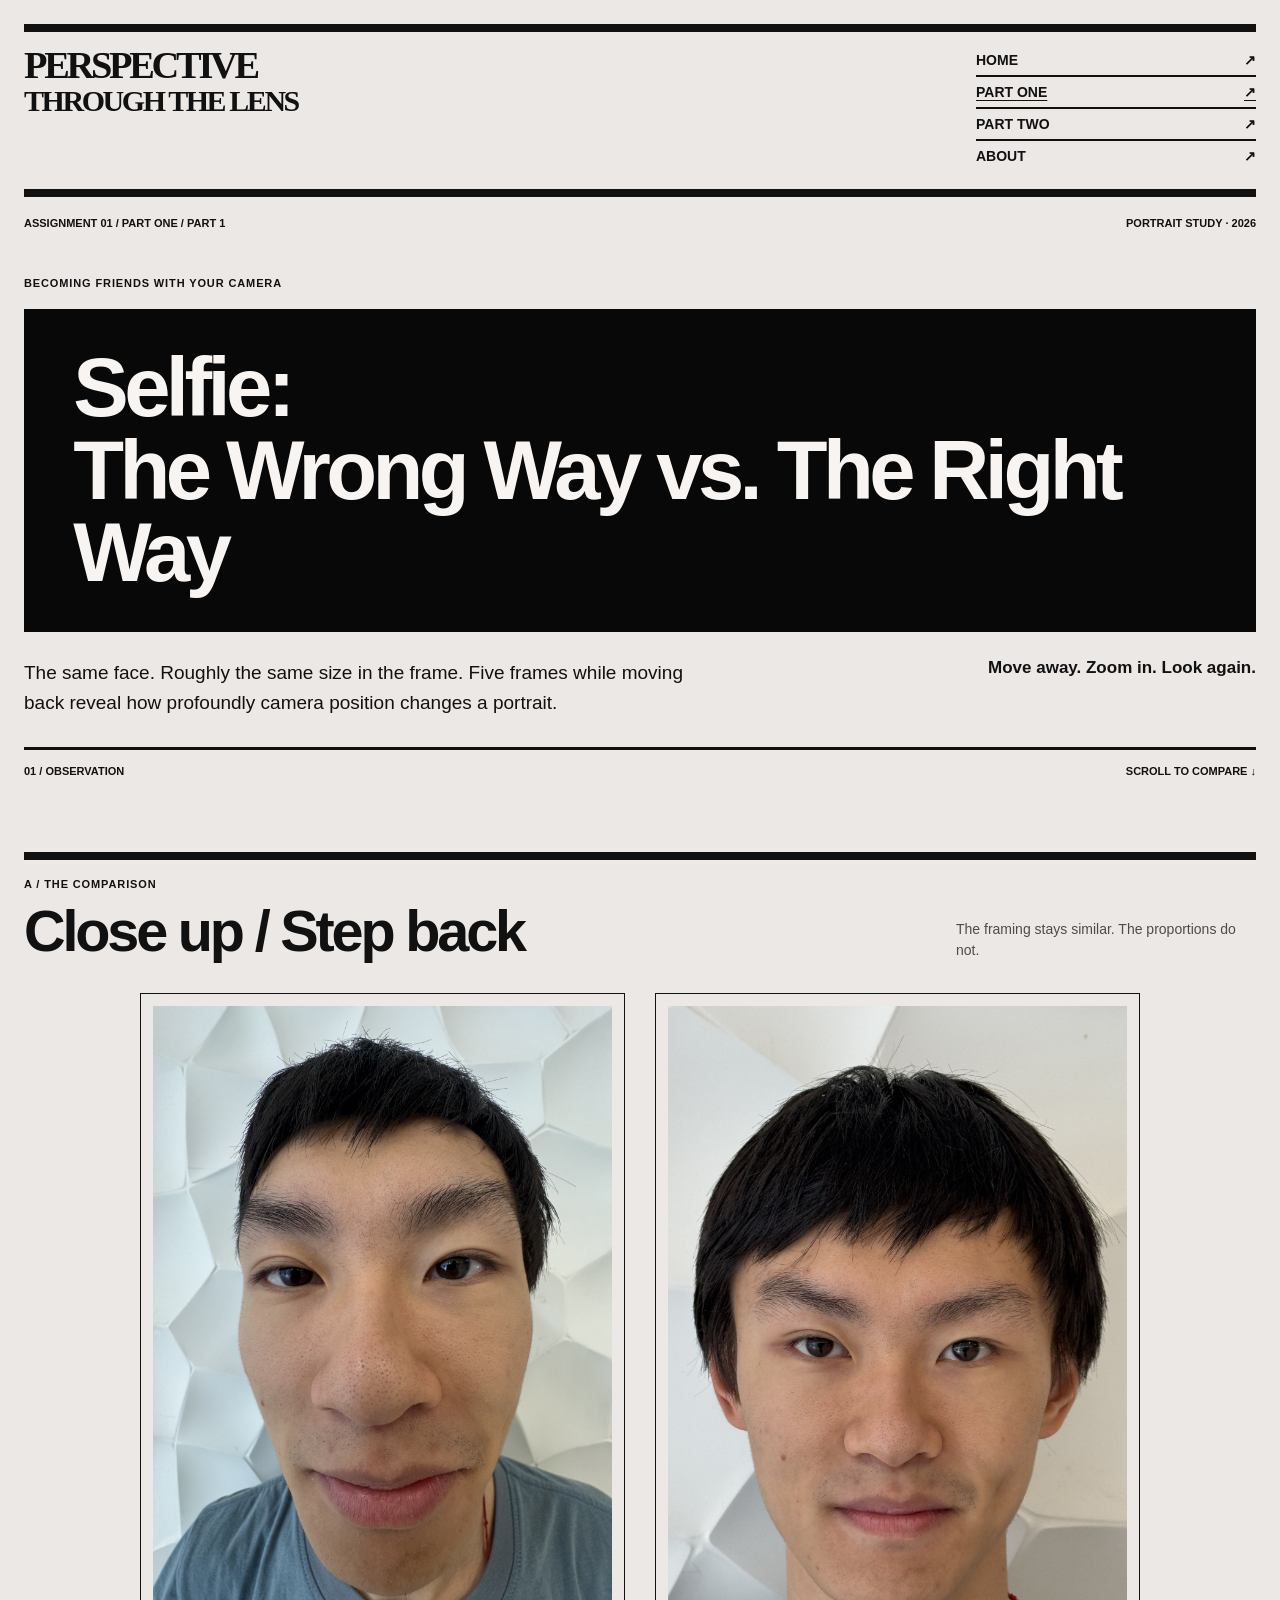
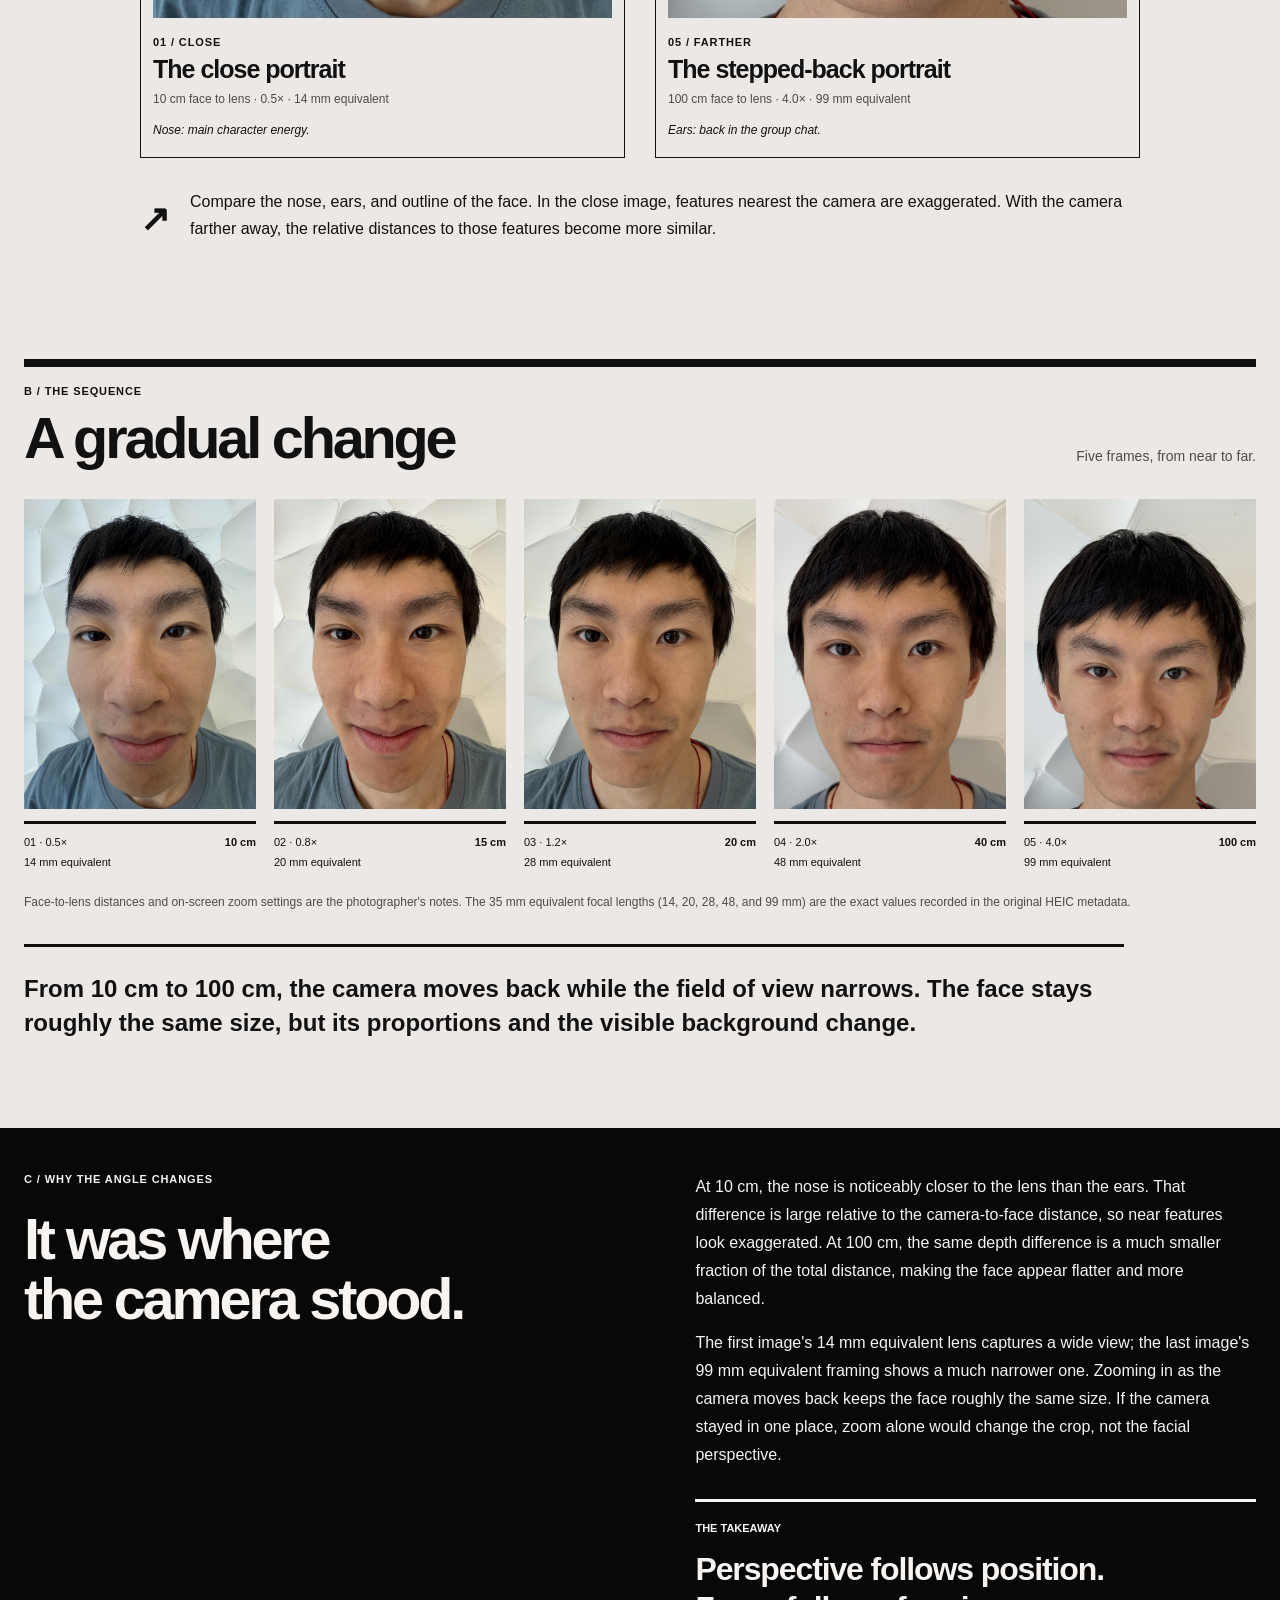
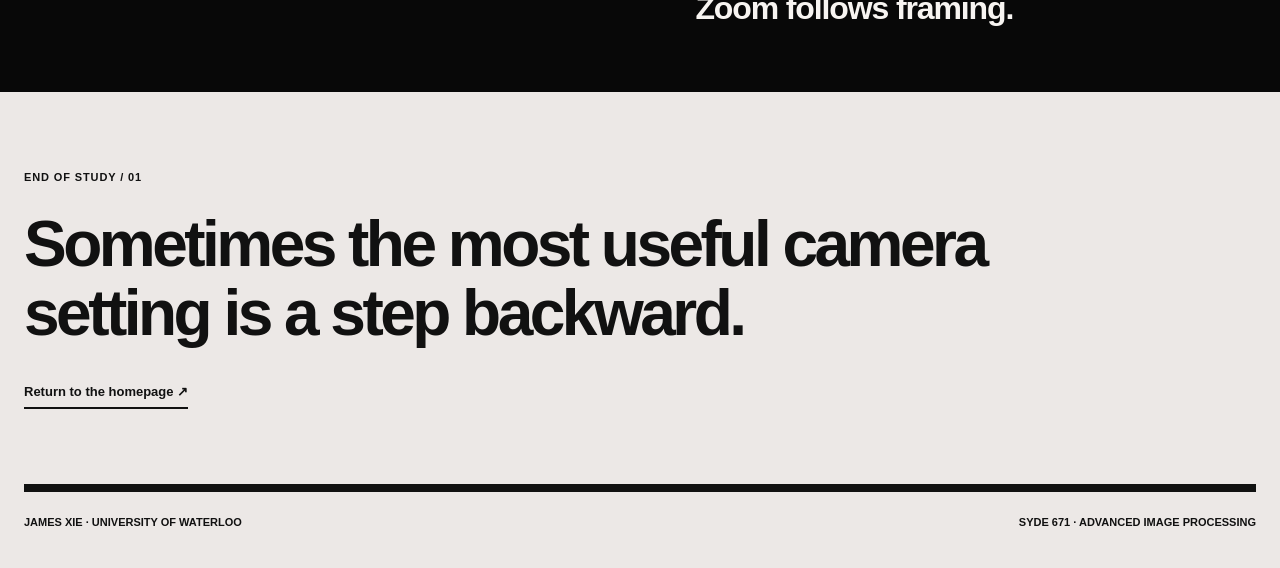
==== commit 8691b96d: "Add Part Two colorization and redesign all project pages" ====
--- a/1/index.html
+++ b/1/index.html
@@ -3,7 +3,7 @@
 <head>
   <meta charset="utf-8">
   <meta name="viewport" content="width=device-width, initial-scale=1">
-  <meta name="theme-color" content="#f5f2eb">
+  <meta name="theme-color" content="#ece8e6">
   <meta name="description" content="A portrait experiment in camera distance, zoom, and perspective for SYDE 671 Assignment 1.">
   <title>Selfie: The Wrong Way vs. The Right Way — Perspective, Through the Lens</title>
   <link rel="stylesheet" href="../style.css">
@@ -15,8 +15,10 @@
       <span>Perspective<br><small>through the lens</small></span>
     </a>
     <nav class="header-nav" aria-label="Main navigation">
-      <a href="../index.html">← Home</a>
-      <a href="#comparison">The experiment <span aria-hidden="true">↓</span></a>
+      <a href="../index.html">Home <span aria-hidden="true">↗</span></a>
+      <a href="../index.html#part-one" aria-current="location">Part One <span aria-hidden="true">↗</span></a>
+      <a href="../part-two/index.html">Part Two <span aria-hidden="true">↗</span></a>
+      <a href="../index.html#about">About <span aria-hidden="true">↗</span></a>
     </nav>
   </header>
 
--- a/style.css
+++ b/style.css
@@ -1,206 +1,205 @@
 :root {
-  --paper: #f5f2eb;
-  --paper-deep: #eae5da;
-  --ink: #252d29;
-  --muted: #626b63;
-  --line: #d0d0c6;
-  --accent: #a3573f;
-  --dark: #293630;
-  --light: #fffdf8;
+  --paper: #ece8e6;
+  --paper-deep: #dfdad7;
+  --ink: #111;
+  --muted: #4e4b49;
+  --line: #aaa5a1;
+  --accent: #111;
+  --dark: #080808;
+  --light: #f7f4f1;
   font-family: Arial, Helvetica, sans-serif;
   color: var(--ink);
   background: var(--paper);
 }
-
 * { box-sizing: border-box; }
-html { scroll-behavior: smooth; }
+html { scroll-behavior: smooth; scroll-padding-top: 24px; }
 body { margin: 0; min-width: 320px; }
 img { display: block; max-width: 100%; }
 a { color: inherit; text-decoration: none; }
-a:focus-visible { outline: 2px solid var(--accent); outline-offset: 5px; }
-.shell { width: min(100% - 80px, 1340px); margin-inline: auto; }
-.site-header { min-height: 96px; display: flex; align-items: center; justify-content: space-between; gap: 24px; border-bottom: 1px solid var(--line); }
-.brand { display: inline-flex; align-items: center; gap: 11px; font-size: 15px; font-weight: 700; line-height: 1.05; letter-spacing: -.035em; }
-.brand small { font-family: Georgia, serif; font-size: 14px; font-weight: 400; font-style: italic; letter-spacing: 0; }
-.brand-mark { width: 36px; height: 36px; display: grid; place-items: center; border: 1px solid var(--ink); border-radius: 50%; font-size: 26px; font-weight: 400; line-height: 1; }
-.header-nav { display: flex; align-items: center; gap: 34px; font-size: 12px; font-weight: 700; letter-spacing: .075em; text-transform: uppercase; }
-.header-nav a { border-bottom: 1px solid transparent; padding-block: 4px; transition: border-color .2s ease; }
-.header-nav a:hover { border-color: currentColor; }
-.course-code { color: var(--muted); }
-.eyebrow { margin: 0; color: var(--accent); font-size: 11px; font-weight: 700; letter-spacing: .16em; text-transform: uppercase; }
-.eyebrow-line { display: inline-block; width: 30px; height: 1px; background: currentColor; margin: 0 11px 4px 0; }
-h1, h2, p, figure { margin-top: 0; }
-h1, h2, .closing-section > p { font-family: Georgia, serif; font-weight: 400; letter-spacing: -.055em; }
-h1 em { font-weight: 400; color: var(--accent); }
-.site-footer { min-height: 86px; display: flex; align-items: center; justify-content: space-between; gap: 24px; border-top: 1px solid var(--line); color: var(--muted); font-size: 11px; font-weight: 600; letter-spacing: .07em; text-transform: uppercase; }
-
-/* Homepage */
-.home-hero { min-height: 680px; display: grid; grid-template-columns: minmax(0, 1.15fr) minmax(350px, .85fr); gap: 6%; align-items: center; padding-block: 70px 92px; }
-.hero-copy { display: flex; flex-direction: column; align-items: flex-start; }
-.home-hero h1 { max-width: 870px; margin: 34px 0 28px; font-size: clamp(58px, 6vw, 104px); line-height: 1.06; }
-.hero-lead { max-width: 490px; margin: 0; color: var(--muted); font-size: 17px; line-height: 1.7; }
-.hero-meta { display: flex; flex-wrap: wrap; gap: 12px 24px; margin-top: 48px; color: var(--muted); font-size: 11px; font-weight: 700; letter-spacing: .09em; text-transform: uppercase; }
-.hero-meta span + span::before { content: '·'; margin-right: 24px; color: var(--accent); }
-.home-feature { position: relative; margin: 0; }
-.home-feature::before { content: ''; position: absolute; z-index: -1; top: -22px; right: -24px; width: 85%; height: 93%; border: 1px solid var(--accent); }
-.home-feature-frame { position: relative; overflow: hidden; background: var(--paper-deep); aspect-ratio: 4/5; }
-.home-feature-frame img { width: 100%; height: 100%; object-fit: cover; object-position: center 38%; }
-.photo-corner { position: absolute; width: 24px; height: 24px; border-color: var(--light); border-style: solid; opacity: .9; }
-.photo-corner-top { top: 16px; left: 16px; border-width: 1px 0 0 1px; }
-.photo-corner-bottom { right: 16px; bottom: 16px; border-width: 0 1px 1px 0; }
-.home-feature figcaption { display: flex; justify-content: space-between; gap: 16px; margin-top: 14px; color: var(--muted); font-size: 10px; font-weight: 700; letter-spacing: .11em; text-transform: uppercase; }
-.project-index { padding: 0 0 104px; }
-.section-heading { display: flex; align-items: end; justify-content: space-between; gap: 24px; margin-bottom: 27px; }
-.section-heading h2 { margin: 8px 0 0; font-size: clamp(36px, 4vw, 58px); line-height: 1.1; }
-.section-heading > p, .section-heading > div + p { max-width: 260px; margin: 0; color: var(--muted); font-size: 13px; line-height: 1.6; }
-.project-card { display: grid; grid-template-columns: 80px 1fr 50px; align-items: center; gap: 24px; padding: 32px 4px; border-top: 1px solid var(--ink); border-bottom: 1px solid var(--line); transition: padding .2s ease, background .2s ease; }
-.project-card:hover { padding-inline: 16px; background: #eee9de; }
-.project-card + .project-card { border-top: 0; }
-.project-number { align-self: start; color: var(--accent); font-size: 13px; font-weight: 700; }
-.project-card-main { display: flex; flex-direction: column; gap: 10px; }
-.project-card-main strong { font-family: Georgia, serif; font-size: clamp(24px, 3vw, 38px); font-weight: 400; letter-spacing: -.035em; }
-.project-card-main small { color: var(--muted); font-size: 12px; font-weight: 600; letter-spacing: .03em; }
-.project-arrow { font-size: 29px; text-align: right; }
-
-/* Assignment page */
-.project-hero { padding-block: 37px 45px; }
-.project-hero-topline, .project-hero-rule { display: flex; justify-content: space-between; gap: 20px; color: var(--muted); font-size: 11px; font-weight: 700; letter-spacing: .11em; text-transform: uppercase; }
-.project-hero .eyebrow { margin-top: 74px; }
-.project-hero h1 { max-width: 1080px; margin: 18px 0 28px; font-size: clamp(74px, 10vw, 154px); line-height: .98; }
-.portrait-page .project-hero h1 { font-size: clamp(54px, 6.8vw, 96px); line-height: 1.04; }
-.project-intro { display: flex; align-items: end; justify-content: space-between; gap: 40px; margin-bottom: 86px; }
-.project-deck { max-width: 630px; margin: 0; font-size: 20px; line-height: 1.65; }
-.project-intro-note { margin: 0 0 5px; color: var(--accent); font-family: Georgia, serif; font-size: 21px; font-style: italic; white-space: nowrap; }
-.project-hero-rule { padding-top: 18px; border-top: 1px solid var(--line); }
-.project-hero-rule a { color: var(--ink); }
-.comparison-section { padding: 80px 0 86px; background: var(--dark); color: var(--light); }
-.comparison-section .eyebrow { color: #d3a78f; }
-.comparison-heading { margin-bottom: 33px; }
-.comparison-section .section-heading > div + p { color: #d0d5ce; }
-.comparison-grid { display: grid; grid-template-columns: repeat(2, minmax(0, 1fr)); gap: 24px; width: min(100%, 1000px); margin-inline: auto; }
-.comparison-card { margin: 0; }
-.portrait-frame { overflow: hidden; background: #aab2ac; aspect-ratio: 3/3.65; }
-.portrait-frame img { width: 100%; height: 100%; object-fit: cover; object-position: center 38%; }
-.comparison-card figcaption { display: flex; flex-direction: column; align-items: flex-start; gap: 6px; padding-top: 15px; }
-.photo-index { color: #d3a78f; font-size: 11px; font-weight: 700; letter-spacing: .14em; }
-.comparison-card strong { font-family: Georgia, serif; font-size: 24px; font-weight: 400; }
-.comparison-card figcaption > span:last-child { color: #d0d5ce; font-size: 12px; }
-.photo-aside { display: inline-block; margin: 15px 0 0; padding: 8px 11px; border: 1px solid #7b8b80; color: #f1c4a6; font-family: Georgia, serif; font-size: 13px; font-style: italic; line-height: 1.3; }
-.comparison-note { display: flex; gap: 18px; max-width: 1000px; margin: 47px auto 0; font-size: 16px; line-height: 1.75; color: #e1e6dc; }
-.note-mark { flex: none; color: #d3a78f; font-size: 31px; line-height: 1; }
-.sequence-section { padding-block: 84px 88px; }
-.sequence-grid { display: grid; grid-template-columns: repeat(5, minmax(0, 1fr)); gap: 14px; width: min(100%, 1000px); margin-inline: auto; }
-.sequence-grid figure { margin: 0; }
-.sequence-grid img { width: 100%; height: auto; aspect-ratio: 3/4; object-fit: cover; object-position: center 38%; background: var(--paper-deep); }
-.sequence-grid figcaption { display: grid; grid-template-columns: 1fr auto; gap: 6px 8px; padding-top: 11px; color: var(--muted); font-size: 11px; font-weight: 700; letter-spacing: .04em; }
-.sequence-grid figcaption strong { color: var(--ink); font-weight: 700; }
-.sequence-grid figcaption small { grid-column: 1 / -1; font-size: 11px; font-weight: 400; letter-spacing: 0; }
-.sequence-caption { max-width: 1000px; margin: 25px auto 0; color: var(--muted); font-size: 12px; line-height: 1.7; }
-.sequence-summary { max-width: 1000px; margin: 21px auto 0; padding-left: 19px; border-left: 2px solid var(--accent); font-family: Georgia, serif; font-size: clamp(20px, 2.2vw, 27px); line-height: 1.45; }
-.explanation-section { padding-block: 108px; background: var(--paper-deep); }
-.explanation-grid { display: grid; grid-template-columns: 1fr 1fr; gap: 10%; }
-.explanation-grid h2 { margin: 12px 0 0; font-size: clamp(43px, 5vw, 72px); line-height: 1.08; }
-.explanation-copy > p { margin-bottom: 21px; font-size: 16px; line-height: 1.8; }
-.takeaway { display: flex; flex-direction: column; gap: 16px; margin-top: 39px; padding: 27px 0 0; border-top: 1px solid #b6b8ab; }
-.takeaway span { color: var(--accent); font-size: 11px; font-weight: 700; letter-spacing: .15em; }
-.takeaway strong { font-family: Georgia, serif; font-size: clamp(27px, 3vw, 40px); font-weight: 400; line-height: 1.3; letter-spacing: -.035em; }
-.closing-section { display: flex; flex-direction: column; align-items: flex-start; padding-block: 116px 122px; }
-.closing-section > p { max-width: 850px; margin: 21px 0 27px; font-size: clamp(42px, 5.7vw, 80px); line-height: 1.12; }
-.text-link { padding-bottom: 7px; border-bottom: 1px solid var(--ink); font-size: 12px; font-weight: 700; letter-spacing: .04em; }
-
-/* Architectural perspective study */
-.architecture-page .project-hero h1 { font-size: clamp(70px, 9vw, 140px); }
-.architecture-page .comparison-grid { width: min(100%, 920px); }
-.architecture-page .portrait-frame { aspect-ratio: 3/4; }
-.architecture-page .sequence-grid { grid-template-columns: repeat(4, minmax(0, 1fr)); width: min(100%, 1120px); }
-.architecture-page .sequence-grid img { object-position: center; }
-.architecture-page .sequence-caption,
-.architecture-page .sequence-summary { max-width: 1120px; }
+a:focus-visible, summary:focus-visible { outline: 3px solid #5952be; outline-offset: 5px; }
+.shell { width: min(100% - 48px, 1500px); margin-inline: auto; }
+h1, h2, h3, p, figure { margin-top: 0; }
+h1, h2, h3 { font-family: Arial, Helvetica, sans-serif; font-weight: 900; letter-spacing: -.055em; }
+h1 em { color: inherit; font-style: normal; }
+.site-header { display: flex; align-items: flex-start; justify-content: space-between; gap: 32px; margin-top: 24px; padding: 13px 0 18px; border-top: 8px solid var(--ink); border-bottom: 8px solid var(--ink); }
+.brand { display: inline-flex; max-width: 440px; font-family: Georgia, 'Times New Roman', serif; font-size: clamp(28px, 3vw, 43px); font-weight: 900; letter-spacing: -.085em; text-transform: uppercase; line-height: .86; padding-top: 4px; }
+.brand small { font: inherit; font-size: .78em; letter-spacing: -.08em; }
+.brand-mark { display: none; }
+.header-nav { display: flex; flex-direction: column; width: 280px; font-size: 14px; font-weight: 800; text-transform: uppercase; line-height: 1.15; }
+.header-nav a { display: flex; justify-content: space-between; padding: 7px 0; border-bottom: 2px solid var(--ink); }
+.header-nav a:last-child { border-bottom: 0; }
+.header-nav a:hover { text-decoration: underline; text-underline-offset: 3px; }
+.header-nav a[aria-current] { text-decoration: underline; text-underline-offset: 3px; }
+.course-code { display: none; }
+.eyebrow, .photo-index { margin: 0; font-size: 11px; font-weight: 800; letter-spacing: .08em; text-transform: uppercase; }
+.eyebrow-line { display: none; }
+.site-footer { display: flex; justify-content: space-between; align-items: start; gap: 25px; border-top: 8px solid var(--ink); padding-block: 24px 40px; font-size: 11px; font-weight: 700; text-transform: uppercase; }
+.home-hero { padding-block: 16px 0; }
+.hero-grid { display: grid; grid-template-columns: minmax(0, 1fr) minmax(0, 1fr); gap: 16px; }
+.hero-copy { background: var(--dark); color: var(--light); padding: clamp(26px, 3.5vw, 58px); display: flex; flex-direction: column; justify-content: space-between; min-height: 535px; }
+.home-hero h1 { font-size: clamp(53px, 6.5vw, 102px); line-height: .97; margin: 26px 0 48px; letter-spacing: -.065em; }
+.hero-meta { font-size: 10px; font-weight: 700; letter-spacing: .04em; text-transform: uppercase; display: flex; flex-wrap: wrap; gap: 15px; }
+.home-feature { margin: 0; display: flex; flex-direction: column; background: var(--paper-deep); }
+.home-feature-frame { flex: 1; min-height: 470px; position: relative; }
+.home-feature-frame img { position: absolute; height: 100%; width: 100%; object-fit: cover; object-position: center 48%; }
+.home-feature figcaption { padding: 10px 12px; display: flex; justify-content: space-between; gap: 15px; font-size: 10px; font-weight: 700; text-transform: uppercase; }
+.hero-bottom { display: flex; justify-content: space-between; align-items: start; gap: 35px; padding-block: 22px 36px; margin-top: 16px; border-top: 8px solid var(--ink); }
+.hero-lead { max-width: 650px; font-size: 19px; font-weight: 700; line-height: 1.3; margin: 0; }
+.solid-link { background: var(--dark); color: var(--light); padding: 15px 25px; display: inline-flex; align-items: center; justify-content: space-between; gap: 36px; min-width: 200px; font-size: 13px; font-weight: 800; }
+.solid-link:hover { background: #393633; }
+.project-index { padding-block: 50px 70px; }
+.section-heading { display: flex; align-items: end; justify-content: space-between; gap: 30px; border-top: 8px solid var(--ink); padding-top: 18px; margin-bottom: 32px; }
+.section-heading h2 { font-size: clamp(37px, 4.5vw, 68px); line-height: 1.02; margin: 12px 0 0; }
+.section-heading > p, .section-heading > div + p { max-width: 300px; color: var(--muted); font-size: 14px; line-height: 1.5; margin: 0; }
+.project-grid { display: grid; grid-template-columns: repeat(3, minmax(0, 1fr)); gap: 26px; }
+.project-card { display: flex; flex-direction: column; min-width: 0; border-bottom: 3px solid var(--ink); padding-bottom: 22px; }
+.project-card-image { overflow: hidden; background: var(--paper-deep); aspect-ratio: 3/4; margin-bottom: 15px; }
+.project-card-image img { width: 100%; height: 100%; object-fit: cover; object-position: center 35%; transition: transform .25s; }
+.project-card:hover .project-card-image img { transform: scale(1.025); }
+.project-number { font-size: 11px; font-weight: 800; margin-bottom: 12px; text-transform: uppercase; }
+.project-card-main { display: flex; flex-direction: column; gap: 15px; }
+.project-card-main strong { font-size: clamp(24px, 2.4vw, 38px); font-weight: 900; letter-spacing: -.055em; line-height: 1.04; }
+.project-card-main small { color: var(--muted); font-size: 13px; line-height: 1.5; }
+.project-arrow { font-size: 28px; margin-top: 20px; }
+.feature-study { display: grid; grid-template-columns: 1fr 1fr; gap: 35px; padding: 25px 0; border-bottom: 3px solid var(--ink); }
+.feature-study img { width: 100%; }
+.feature-study h3 { font-size: clamp(38px, 4.5vw, 68px); line-height: 1.03; margin: 25px 0; }
+.feature-study p { font-size: 16px; line-height: 1.7; max-width: 560px; }
+.feature-copy { display: flex; flex-direction: column; align-items: flex-start; justify-content: center; }
+.about-section { border-top: 8px solid var(--ink); padding-block: 28px 70px; display: grid; grid-template-columns: 1fr 1fr; gap: 45px; }
+.about-section h2 { font-size: clamp(36px, 4.5vw, 68px); line-height: 1.03; }
+.about-section p { line-height: 1.7; max-width: 600px; }
+.project-hero { padding-block: 20px 30px; }
+.project-hero-topline, .project-hero-rule { display: flex; justify-content: space-between; gap: 20px; font-size: 11px; font-weight: 800; text-transform: uppercase; }
+.project-hero > .eyebrow { margin-top: 48px; }
+.project-hero h1 { padding: 38px 4%; background: var(--dark); color: var(--light); margin: 20px 0 26px; font-size: clamp(62px, 8vw, 125px); line-height: .99; }
+.portrait-page .project-hero h1 { font-size: clamp(44px, 6.5vw, 100px); }
+.project-intro { display: grid; grid-template-columns: 1.4fr 1fr; gap: 40px; margin-bottom: 30px; align-items: start; }
+.project-deck { max-width: 800px; font-size: 19px; line-height: 1.55; margin: 0; }
+.project-intro-note { font-size: 17px; font-weight: 800; text-align: right; }
+.project-hero-rule { border-top: 3px solid var(--ink); padding-top: 15px; }
+.comparison-section, .sequence-section, .explanation-section, .dolly-stage, .dolly-notes { padding-block: 45px 65px; }
+.comparison-grid { display: grid; grid-template-columns: 1fr 1fr; gap: 30px; max-width: 1000px; margin-inline: auto; }
+.comparison-card { margin: 0; border: 1px solid var(--ink); padding: 12px 12px 20px; }
+.portrait-frame { background: var(--paper-deep); }
+.portrait-frame img { width: 100%; height: auto; }
+.comparison-card figcaption { display: flex; flex-direction: column; gap: 8px; margin-top: 18px; }
+.comparison-card strong { font-size: 25px; line-height: 1.1; font-weight: 800; letter-spacing: -.04em; }
+.comparison-card figcaption > span:last-child { font-size: 12px; color: var(--muted); }
+.photo-aside { font-size: 12px; font-style: italic; margin: 17px 0 0; }
+.comparison-note { display: flex; gap: 20px; max-width: 1000px; margin: 30px auto 0; font-size: 16px; line-height: 1.7; }
+.note-mark { font-size: 36px; font-weight: 900; }
+.sequence-grid { display: grid; grid-template-columns: repeat(5, minmax(0, 1fr)); gap: 18px; }
+.sequence-grid figure { margin: 0; min-width: 0; }
+.sequence-grid img { width: 100%; height: auto; }
+.sequence-grid figcaption { display: grid; grid-template-columns: 1fr auto; gap: 8px; padding-top: 12px; border-top: 3px solid var(--ink); margin-top: 12px; font-size: 11px; }
+.sequence-grid figcaption small { grid-column: 1/-1; font-size: 11px; }
+.sequence-caption { margin: 24px 0 0; font-size: 12px; line-height: 1.7; color: var(--muted); }
+.sequence-summary { border-top: 3px solid var(--ink); padding-top: 25px; margin-top: 32px; font-size: 24px; font-weight: 700; line-height: 1.4; max-width: 1100px; }
+.architecture-page .sequence-grid { grid-template-columns: repeat(4, minmax(0, 1fr)); }
+.explanation-section { background: var(--dark); color: var(--light); }
+.explanation-grid { display: grid; grid-template-columns: 1fr 1fr; gap: 9%; }
+.explanation-grid h2 { font-size: clamp(36px, 4.5vw, 68px); line-height: 1.04; margin-top: 25px; }
+.explanation-copy p { font-size: 16px; line-height: 1.75; }
+.takeaway { border-top: 3px solid var(--light); padding-top: 20px; margin-top: 30px; display: flex; flex-direction: column; gap: 16px; }
+.takeaway span { font-size: 11px; font-weight: 800; }
+.takeaway strong { font-size: clamp(24px, 2.5vw, 38px); letter-spacing: -.035em; line-height: 1.2; }
+.closing-section { padding-block: 75px; }
+.closing-section > p { font-size: clamp(38px, 5vw, 75px); font-weight: 900; letter-spacing: -.055em; line-height: 1.07; max-width: 1100px; margin: 25px 0 35px; }
 .closing-links { display: flex; flex-wrap: wrap; gap: 20px 35px; }
-
+.text-link { display: inline-block; border-bottom: 2px solid var(--ink); padding-bottom: 8px; font-size: 13px; font-weight: 800; }
+.dolly-stage { background: var(--dark); color: var(--light); }
+.dolly-stage-grid { display: grid; grid-template-columns: 1fr 1fr; gap: 7%; align-items: center; }
+.dolly-stage-copy h2 { font-size: clamp(46px, 5.5vw, 84px); line-height: .99; margin: 24px 0; }
+.dolly-stage-copy > p { max-width: 500px; line-height: 1.7; }
+.dolly-frame-count { display: flex; align-items: center; gap: 25px; margin-top: 35px; border-top: 3px solid var(--light); border-bottom: 3px solid var(--light); padding-block: 15px; }
+.dolly-frame-count strong { font-size: 70px; font-weight: 900; line-height: 1; letter-spacing: -.06em; }
+.dolly-frame-count span { font-size: 12px; line-height: 1.6; text-transform: uppercase; }
+.dolly-download { display: inline-block; padding-bottom: 8px; border-bottom: 2px solid var(--light); margin-top: 30px; font-weight: 700; font-size: 13px; }
+.dolly-figure { margin: 0; max-width: 580px; }
+.dolly-film-frame img { width: 100%; height: auto; }
+.dolly-figure figcaption { display: flex; justify-content: space-between; gap: 15px; margin-top: 12px; font-size: 10px; text-transform: uppercase; }
+.dolly-notes-grid { display: grid; grid-template-columns: 1fr 1fr; gap: 50px; }
+.dolly-notes-grid > div { border-top: 2px solid var(--ink); padding-top: 18px; }
+.dolly-notes-grid strong { display: block; font-size: 29px; font-weight: 800; letter-spacing: -.04em; margin-top: 18px; }
+.dolly-notes-grid p { font-size: 15px; line-height: 1.7; margin-top: 18px; }
 @media (max-width: 900px) {
-  .shell { width: min(100% - 48px, 720px); }
-  .home-hero { grid-template-columns: 1fr; gap: 65px; padding-block: 70px 94px; }
-  .hero-meta { margin-top: 45px; }
-  .home-feature { width: min(100% - 20px, 540px); margin-inline: auto; }
-  .project-hero h1 { font-size: clamp(72px, 12vw, 108px); }
-  .architecture-page .project-hero h1 { font-size: clamp(68px, 9vw, 105px); }
-  .project-intro { align-items: start; flex-direction: column; gap: 20px; margin-bottom: 55px; }
-  .comparison-section, .sequence-section, .explanation-section { padding-block: 78px; }
-  .explanation-grid { gap: 6%; }
-}
-
+  .shell { width: calc(100% - 36px); }
+  .hero-copy { min-height: 420px; }
+  .home-hero h1 { font-size: clamp(48px, 6.4vw, 75px); }
+  .home-feature-frame { min-height: 380px; }
+  .project-grid { gap: 18px; }
+  .project-intro { grid-template-columns: 1fr; gap: 15px; }
+  .project-intro-note { text-align: left; }
+  .explanation-grid { gap: 5%; }
+}
 @media (max-width: 640px) {
-  .shell { width: calc(100% - 36px); }
-  .site-header { min-height: 76px; }
-  .brand { font-size: 13px; }
-  .brand small { font-size: 12px; }
-  .brand-mark { width: 30px; height: 30px; font-size: 22px; }
-  .header-nav { gap: 14px; font-size: 10px; }
-  .course-code { display: none; }
-  .home-page .header-nav a:first-of-type { display: none; }
-  .site-footer { align-items: flex-start; flex-direction: column; justify-content: center; gap: 6px; padding-block: 22px; }
-  .home-hero { gap: 54px; padding-block: 63px 78px; }
-  .home-hero h1 { margin: 23px 0; font-size: clamp(49px, 11vw, 72px); }
-  .hero-lead { font-size: 15px; }
-  .hero-meta { gap: 8px 15px; font-size: 10px; }
-  .hero-meta span + span::before { margin-right: 15px; }
-  .home-feature::before { right: -12px; top: -12px; }
-  .home-feature figcaption { font-size: 9px; }
-  .project-index { padding-bottom: 75px; }
-  .project-card { grid-template-columns: 34px 1fr 20px; gap: 10px; padding-block: 25px; }
-  .project-card-main strong { font-size: 23px; }
-  .project-arrow { font-size: 20px; }
-  .project-hero { padding-block: 27px 34px; }
+  .shell { width: calc(100% - 28px); }
+  .site-header { margin-top: 14px; gap: 16px; border-width: 6px; }
+  .brand { font-size: clamp(24px, 6.5vw, 36px); }
+  .header-nav { width: 116px; flex-shrink: 0; font-size: 11px; }
+  .header-nav a { padding-block: 6px; }
+  .hero-grid, .feature-study, .about-section, .explanation-grid, .dolly-stage-grid { grid-template-columns: 1fr; }
+  .hero-grid { grid-template-columns: minmax(0, 1fr); gap: 10px; }
+  .hero-copy { min-height: 350px; padding: 24px; }
+  .home-hero h1 { font-size: clamp(36px, 11.8vw, 68px); }
+  .home-feature-frame { min-height: 320px; }
+  .hero-bottom { flex-direction: column; gap: 24px; }
+  .hero-lead { font-size: 17px; }
+  .project-grid { grid-template-columns: 1fr; gap: 35px; }
+  .project-card-main strong { font-size: 32px; }
+  .section-heading { align-items: start; flex-direction: column; gap: 18px; border-width: 6px; }
+  .section-heading h2 { font-size: 40px; }
+  .project-index { padding-block: 35px 45px; }
+  .feature-study { gap: 24px; }
+  .feature-study h3 { font-size: 44px; }
   .project-hero-topline { font-size: 9px; }
   .project-hero-topline span:last-child { display: none; }
-  .project-hero .eyebrow { margin-top: 64px; }
-  .project-hero h1 { font-size: clamp(56px, 13vw, 84px); }
-  .portrait-page .project-hero h1 { font-size: clamp(37px, 8.8vw, 55px); }
-  .architecture-page .project-hero h1 { font-size: clamp(44px, 10vw, 66px); }
-  .architecture-page .project-intro-note { white-space: normal; }
-  .architecture-page .project-hero-rule { font-size: 9px; letter-spacing: .05em; }
-  .architecture-page .project-hero-rule span,
-  .architecture-page .project-hero-rule a { white-space: nowrap; }
-  .architecture-page .header-nav a:last-child { display: none; }
-  .project-deck { font-size: 17px; }
-  .project-intro-note { font-size: 19px; }
-  .section-heading { align-items: start; flex-direction: column; gap: 10px; }
-  .section-heading h2 { font-size: 42px; }
-  .architecture-page .section-heading h2 { font-size: clamp(30px, 8vw, 42px); }
-  .comparison-section, .sequence-section, .explanation-section { padding-block: 66px; }
-  .comparison-grid { grid-template-columns: 1fr; gap: 38px; max-width: 360px; }
-  .portrait-frame { aspect-ratio: 3/3.5; }
-  .comparison-card figcaption > span:last-child { font-size: 11px; }
-  .comparison-note { margin-top: 47px; font-size: 14px; }
-  .sequence-grid { grid-template-columns: repeat(2, minmax(0, 1fr)); gap: 22px 12px; max-width: 400px; }
-  .sequence-grid figure:last-child { grid-column: span 2; width: calc(50% - 6px); justify-self: center; }
-  .architecture-page .sequence-grid { grid-template-columns: repeat(2, minmax(0, 1fr)); }
-  .architecture-page .sequence-grid figure:last-child { grid-column: auto; width: auto; justify-self: stretch; }
-  .explanation-grid { grid-template-columns: 1fr; gap: 30px; }
-  .explanation-copy > p { font-size: 15px; }
-  .closing-section { padding-block: 80px; }
-  .closing-section > p { font-size: clamp(43px, 10vw, 62px); }
-}
-
-@media (max-width: 360px) {
-  .architecture-page .header-nav a:nth-child(2) { display: none; }
-}
-
+  .project-hero > .eyebrow { margin-top: 30px; }
+  .project-hero h1 { font-size: clamp(44px, 11vw, 68px); padding: 26px 20px; }
+  .portrait-page .project-hero h1 { font-size: clamp(34px, 8.2vw, 50px); }
+  .project-deck { font-size: 16px; }
+  .project-hero-rule { font-size: 10px; }
+  .comparison-grid { grid-template-columns: 1fr; max-width: 440px; }
+  .comparison-note { font-size: 14px; gap: 12px; }
+  .sequence-grid, .architecture-page .sequence-grid { grid-template-columns: repeat(2, minmax(0, 1fr)); gap: 24px 12px; }
+  .sequence-grid figcaption { display: flex; flex-direction: column; }
+  .sequence-summary { font-size: 21px; }
+  .explanation-grid { gap: 25px; }
+  .dolly-stage-grid { gap: 35px; }
+  .dolly-notes-grid { grid-template-columns: 1fr; gap: 25px; }
+  .site-footer { flex-direction: column; gap: 10px; border-width: 6px; }
+}
 @media (prefers-reduced-motion: reduce) {
   html { scroll-behavior: auto; }
   *, *::before, *::after { transition-duration: .01ms !important; animation-duration: .01ms !important; }
 }
-
+@page { size: A4; margin: 14mm; }
 @media print {
+  :root { background: white; font-size: 10pt; }
   .site-header, .site-footer, .closing-section { display: none !important; }
   .shell { width: 100%; }
-  .comparison-section, .explanation-section { color: var(--ink); background: white; }
-  .comparison-section .eyebrow, .comparison-section .section-heading > div + p, .comparison-card figcaption > span:last-child, .comparison-note { color: var(--ink); }
-  .project-hero, .comparison-section, .sequence-section, .explanation-section { padding-block: 25px; }
-  .project-hero h1 { font-size: 65px; }
-  .comparison-grid { gap: 12px; }
-  .portrait-frame { aspect-ratio: 3/3.2; }
-  .sequence-grid { gap: 8px; }
+  .project-hero h1 { font-size: 36pt; padding: 8mm; }
+  .portrait-page .project-hero h1 { font-size: 30pt; }
+  .project-hero > .eyebrow { margin-top: 5mm; }
+  .project-hero, .comparison-section, .sequence-section, .explanation-section, .dolly-stage, .dolly-notes { padding-block: 7mm; }
+  .project-deck { font-size: 11pt; }
+  .project-intro { display: block; }
+  .project-intro-note { font-size: 10pt; text-align: left; }
+  .section-heading { border-width: 4px; padding-top: 4mm; margin-bottom: 5mm; }
+  .section-heading h2 { font-size: 25pt; }
+  .comparison-grid { gap: 5mm; }
+  .comparison-card { padding: 2mm; break-inside: avoid; }
+  .comparison-card strong { font-size: 14pt; }
+  .comparison-note, .explanation-copy p { font-size: 10pt; }
+  .sequence-grid, .architecture-page .sequence-grid { gap: 3mm; }
   .sequence-section { break-before: page; }
-}
+  .explanation-section { background: white; color: var(--ink); }
+  .explanation-grid h2 { font-size: 25pt; }
+  .takeaway { border-color: var(--ink); }
+  .dolly-stage-copy h2 { font-size: 30pt; }
+  figure, .dolly-stage-grid { break-inside: avoid; }
+  h2, h3, .eyebrow { break-after: avoid; }
+  p { orphans: 3; widows: 3; }
+  * { -webkit-print-color-adjust: exact; print-color-adjust: exact; }
+}
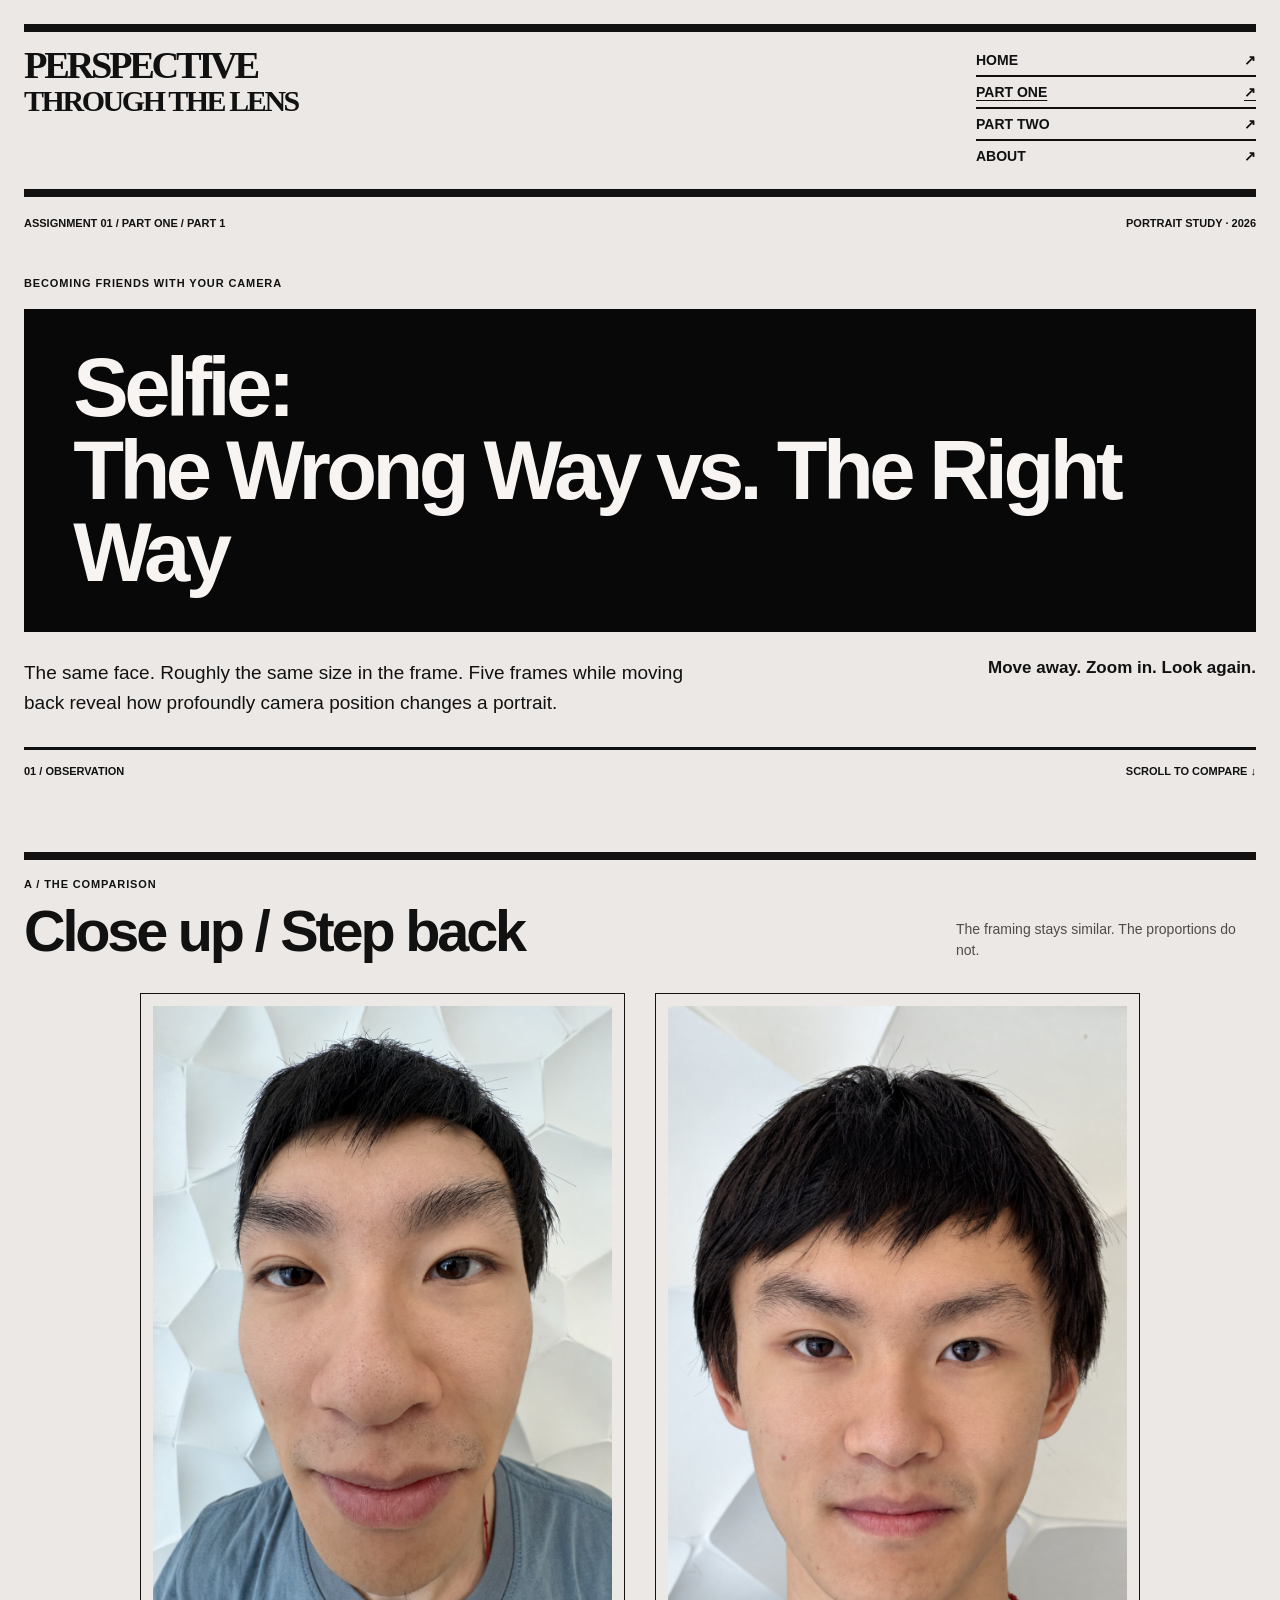
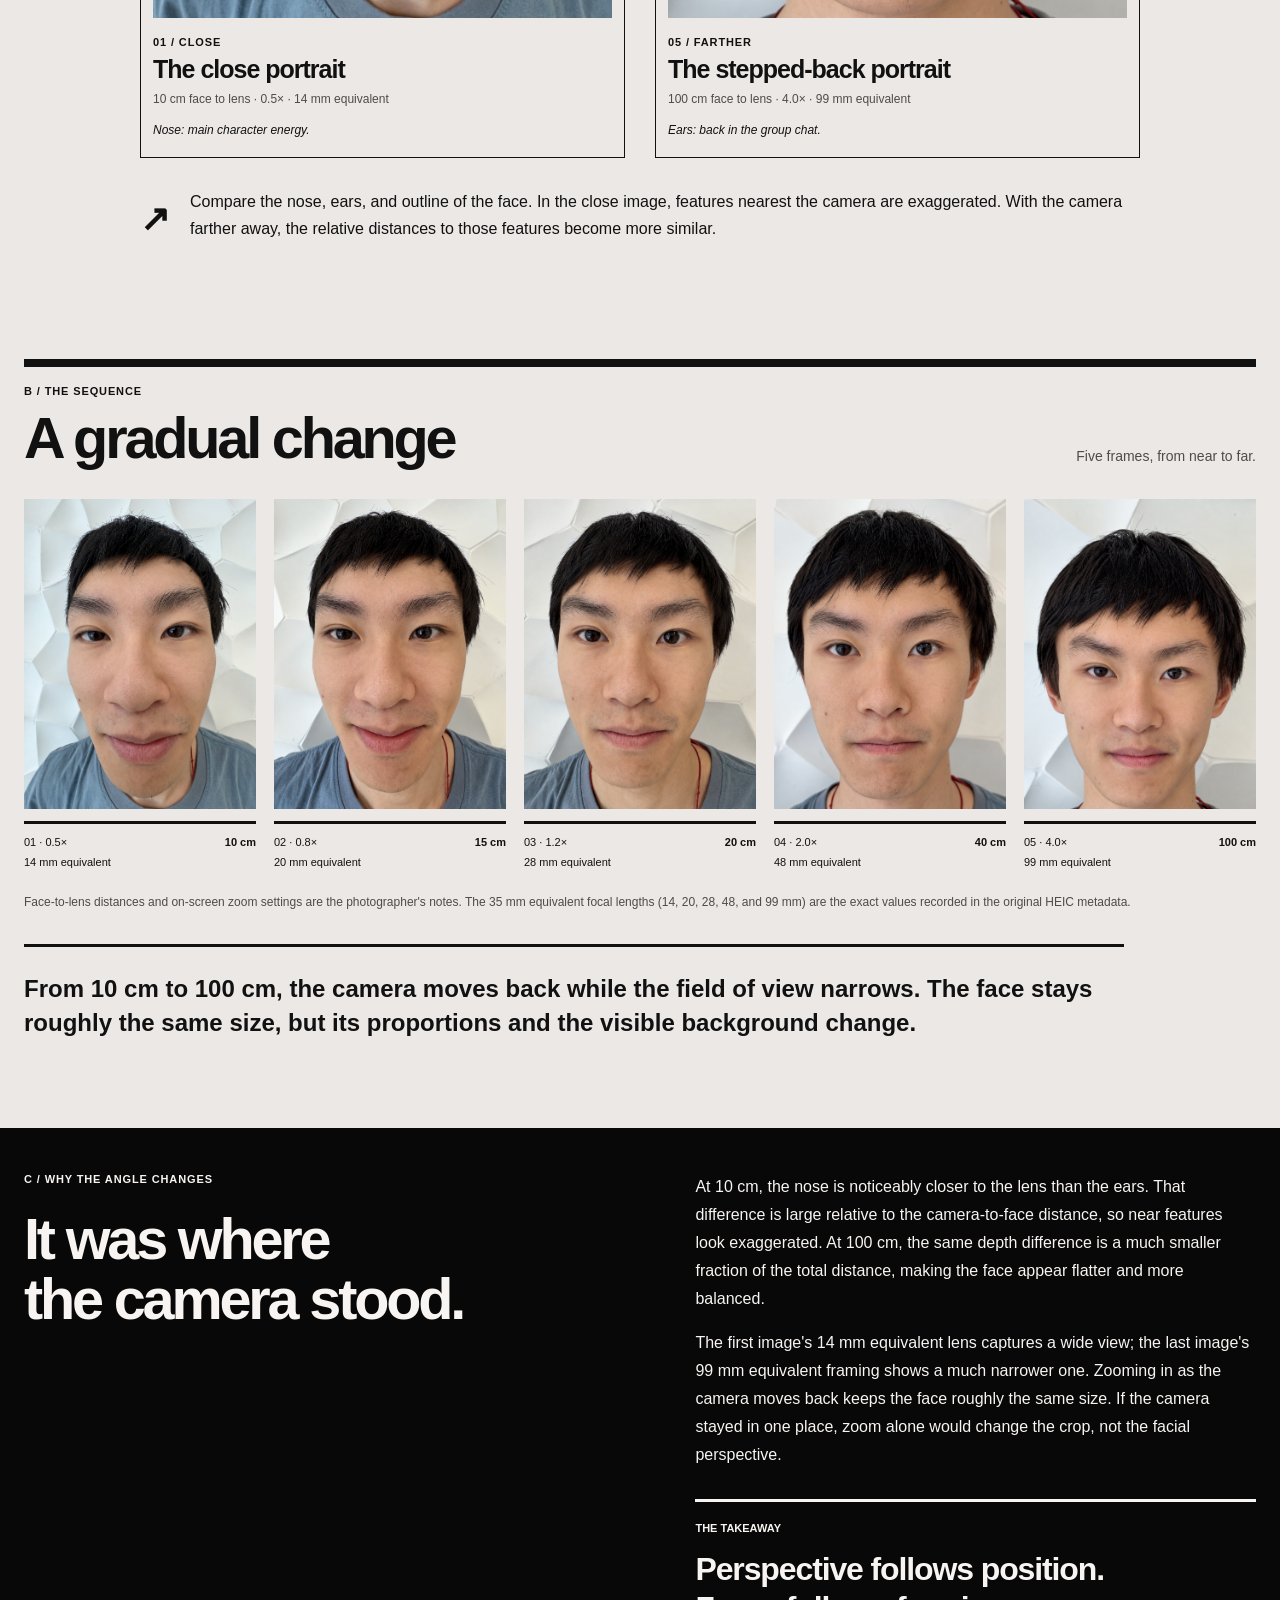
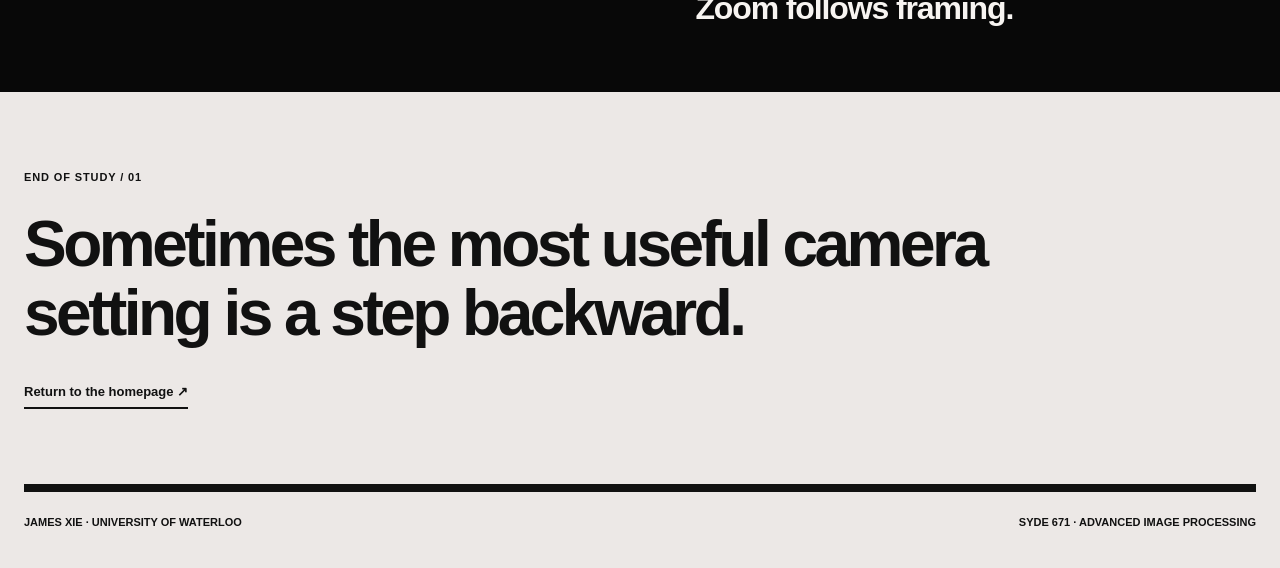
==== commit 0c503ea2: "Retouch portraits and simplify Part Two references" ====
--- a/1/index.html
+++ b/1/index.html
@@ -42,12 +42,12 @@
         </div>
         <div class="comparison-grid">
           <figure class="comparison-card">
-            <div class="portrait-frame"><img src="./media/01-near.jpg" alt="Close camera position: the nose appears larger relative to the rest of the face" width="1200" height="1600"></div>
+            <div class="portrait-frame"><img src="./media/01-near-retouched.jpg" alt="Close camera position: the nose appears larger relative to the rest of the face" width="1200" height="1600"></div>
             <figcaption><span class="photo-index">01 / CLOSE</span><strong>The close portrait</strong><span>10 cm face to lens · 0.5× · 14 mm equivalent</span></figcaption>
             <p class="photo-aside">Nose: main character energy.</p>
           </figure>
           <figure class="comparison-card">
-            <div class="portrait-frame"><img src="./media/05-far.jpg" alt="Farther camera position: facial features appear more balanced while the face remains similarly framed" width="1200" height="1600"></div>
+            <div class="portrait-frame"><img src="./media/05-far-retouched.jpg" alt="Farther camera position: facial features appear more balanced while the face remains similarly framed" width="1200" height="1600"></div>
             <figcaption><span class="photo-index">05 / FARTHER</span><strong>The stepped-back portrait</strong><span>100 cm face to lens · 4.0× · 99 mm equivalent</span></figcaption>
             <p class="photo-aside">Ears: back in the group chat.</p>
           </figure>
@@ -62,11 +62,11 @@
         <p>Five frames, from near to far.</p>
       </div>
       <div class="sequence-grid">
-        <figure><img src="./media/01-near.jpg" alt="First portrait, closest camera position" width="1200" height="1600" loading="lazy"><figcaption><span>01 · 0.5×</span><strong>10 cm</strong><small>14 mm equivalent</small></figcaption></figure>
-        <figure><img src="./media/02-step-back.jpg" alt="Second portrait, a little farther from the subject" width="1200" height="1600" loading="lazy"><figcaption><span>02 · 0.8×</span><strong>15 cm</strong><small>20 mm equivalent</small></figcaption></figure>
-        <figure><img src="./media/03-middle.jpg" alt="Third portrait, intermediate camera position" width="1200" height="1600" loading="lazy"><figcaption><span>03 · 1.2×</span><strong>20 cm</strong><small>28 mm equivalent</small></figcaption></figure>
-        <figure><img src="./media/04-farther.jpg" alt="Fourth portrait, farther camera position" width="1200" height="1600" loading="lazy"><figcaption><span>04 · 2.0×</span><strong>40 cm</strong><small>48 mm equivalent</small></figcaption></figure>
-        <figure><img src="./media/05-far.jpg" alt="Fifth portrait, farthest camera position" width="1200" height="1600" loading="lazy"><figcaption><span>05 · 4.0×</span><strong>100 cm</strong><small>99 mm equivalent</small></figcaption></figure>
+        <figure><img src="./media/01-near-retouched.jpg" alt="First portrait, closest camera position" width="1200" height="1600" loading="lazy"><figcaption><span>01 · 0.5×</span><strong>10 cm</strong><small>14 mm equivalent</small></figcaption></figure>
+        <figure><img src="./media/02-step-back-retouched.jpg" alt="Second portrait, a little farther from the subject" width="1200" height="1600" loading="lazy"><figcaption><span>02 · 0.8×</span><strong>15 cm</strong><small>20 mm equivalent</small></figcaption></figure>
+        <figure><img src="./media/03-middle-retouched.jpg" alt="Third portrait, intermediate camera position" width="1200" height="1600" loading="lazy"><figcaption><span>03 · 1.2×</span><strong>20 cm</strong><small>28 mm equivalent</small></figcaption></figure>
+        <figure><img src="./media/04-farther-retouched.jpg" alt="Fourth portrait, farther camera position" width="1200" height="1600" loading="lazy"><figcaption><span>04 · 2.0×</span><strong>40 cm</strong><small>48 mm equivalent</small></figcaption></figure>
+        <figure><img src="./media/05-far-retouched.jpg" alt="Fifth portrait, farthest camera position" width="1200" height="1600" loading="lazy"><figcaption><span>05 · 4.0×</span><strong>100 cm</strong><small>99 mm equivalent</small></figcaption></figure>
       </div>
       <p class="sequence-caption">Face-to-lens distances and on-screen zoom settings are the photographer's notes. The 35 mm equivalent focal lengths (14, 20, 28, 48, and 99 mm) are the exact values recorded in the original HEIC metadata.</p>
       <p class="sequence-summary">From 10 cm to 100 cm, the camera moves back while the field of view narrows. The face stays roughly the same size, but its proportions and the visible background change.</p>
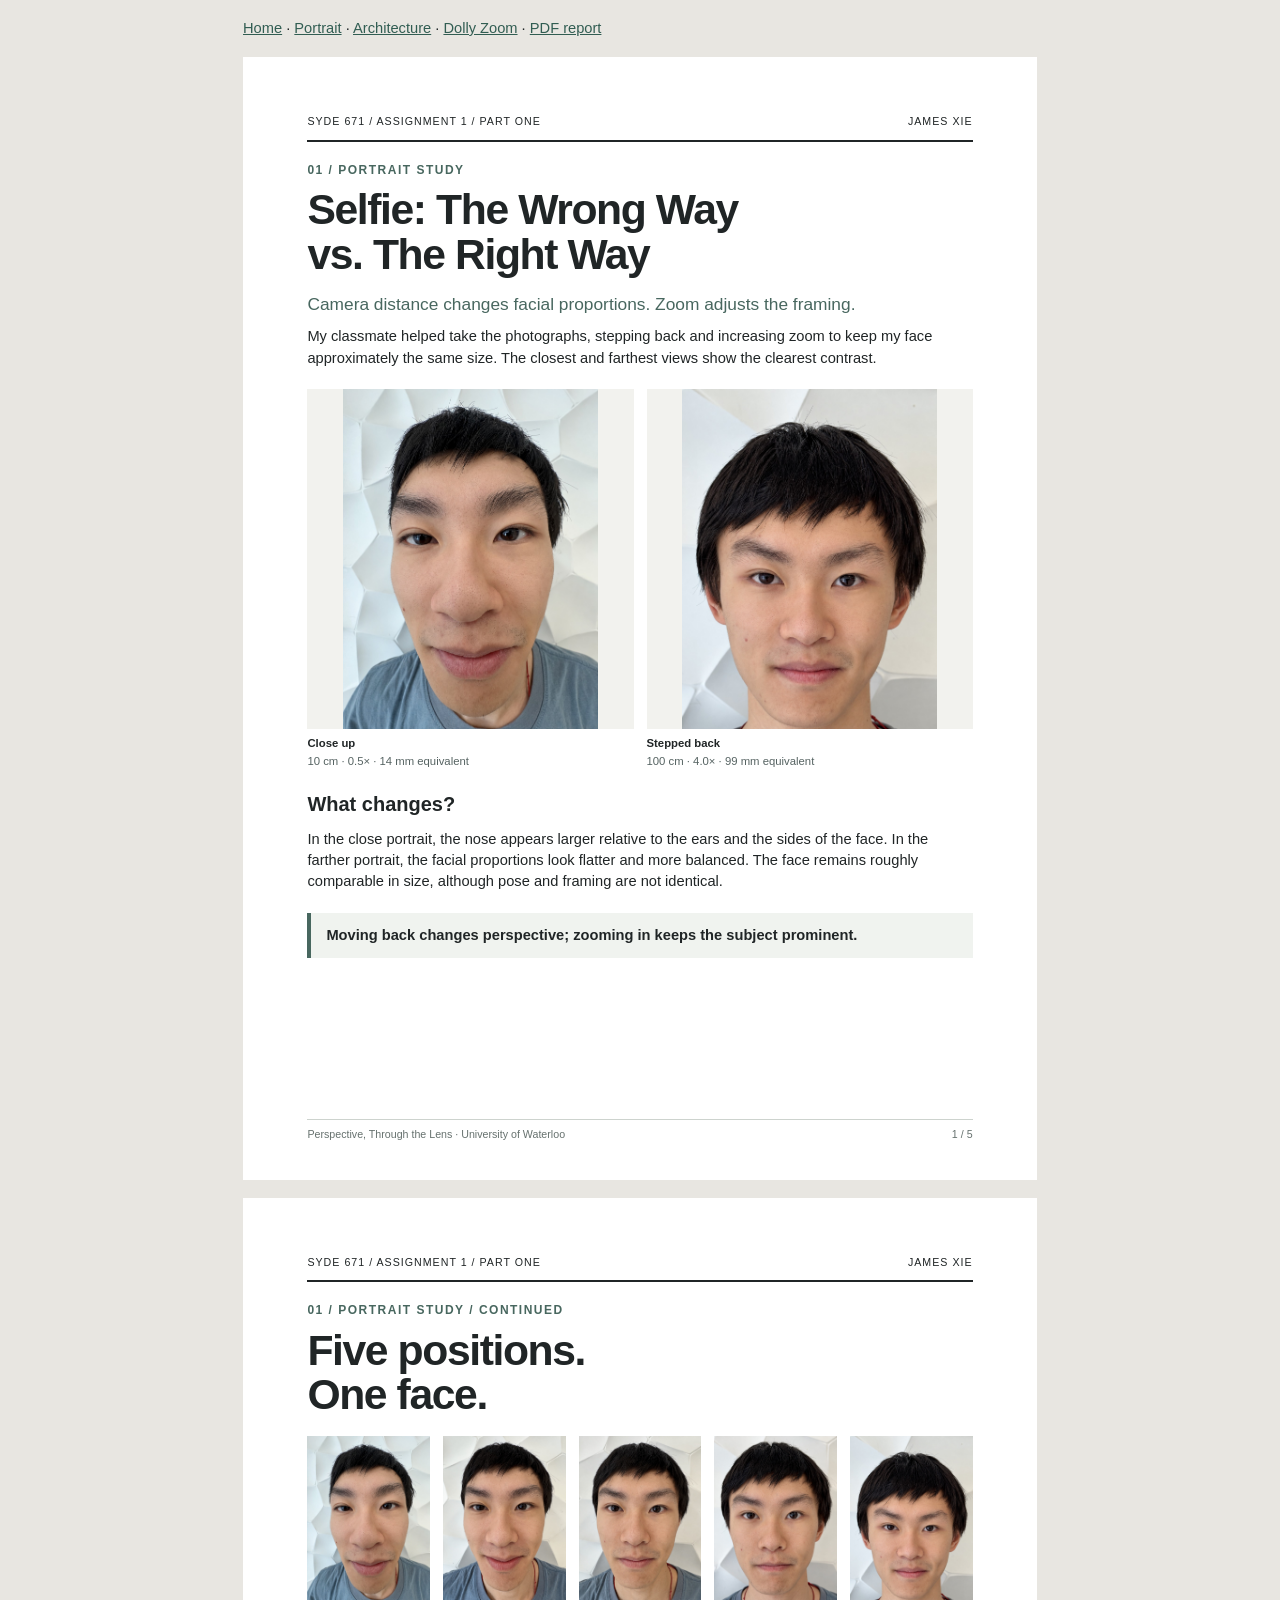
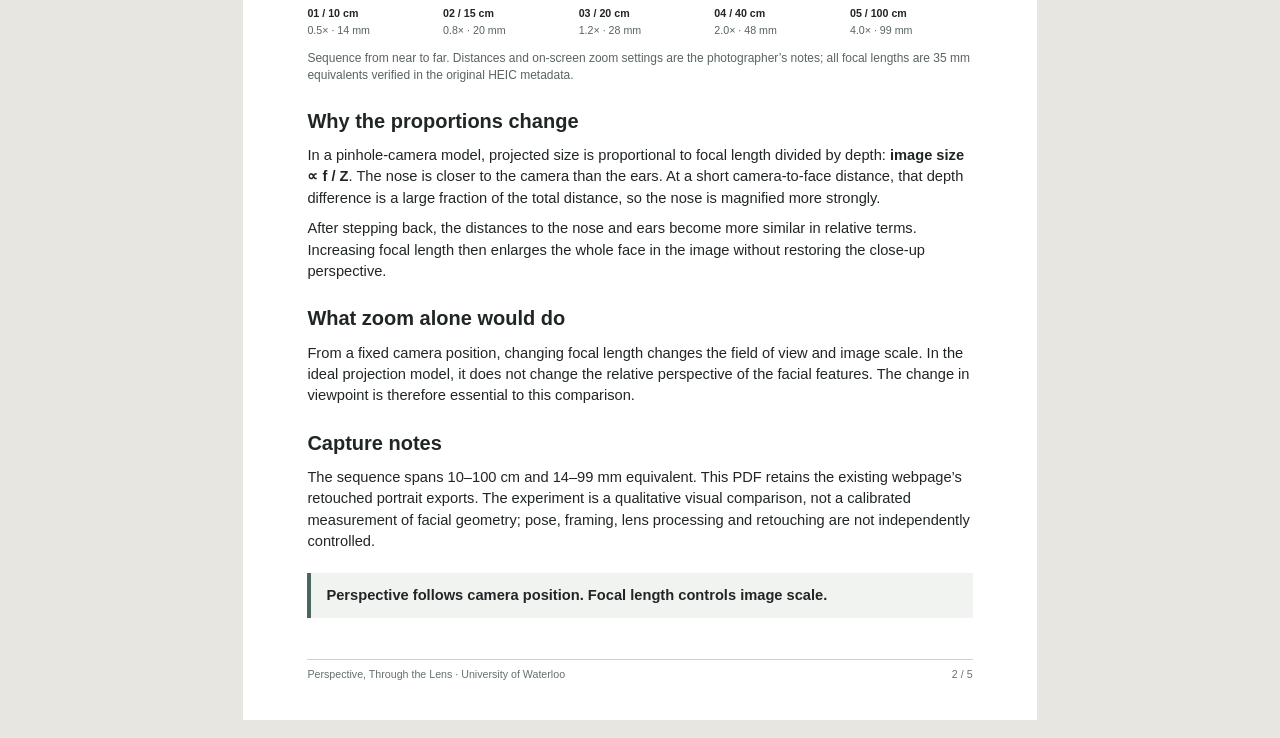
==== commit 9093d2c1: "Match Part One study pages to the approved PDF layout" ====
--- a/1/index.html
+++ b/1/index.html
@@ -3,93 +3,12 @@
 <head>
   <meta charset="utf-8">
   <meta name="viewport" content="width=device-width, initial-scale=1">
-  <meta name="theme-color" content="#ece8e6">
-  <meta name="description" content="A portrait experiment in camera distance, zoom, and perspective for SYDE 671 Assignment 1.">
-  <title>Selfie: The Wrong Way vs. The Right Way — Perspective, Through the Lens</title>
-  <link rel="stylesheet" href="../style.css">
+  <title>Portrait Study — SYDE 671 Part One</title>
+  <link rel="stylesheet" href="../part-one/report.css">
+  <style>.continuation-title{font-size:32pt;line-height:1.04;letter-spacing:-1.4px;margin:0 0 16px}@media screen and (max-width:820px){.continuation-title{font-size:28pt}}</style>
 </head>
-<body class="project-page portrait-page">
-  <header class="site-header shell">
-    <a class="brand" href="../index.html" aria-label="Perspective, Through the Lens home">
-      <span class="brand-mark" aria-hidden="true">◎</span>
-      <span>Perspective<br><small>through the lens</small></span>
-    </a>
-    <nav class="header-nav" aria-label="Main navigation">
-      <a href="../index.html">Home <span aria-hidden="true">↗</span></a>
-      <a href="../index.html#part-one" aria-current="location">Part One <span aria-hidden="true">↗</span></a>
-      <a href="../part-two/index.html">Part Two <span aria-hidden="true">↗</span></a>
-      <a href="../index.html#about">About <span aria-hidden="true">↗</span></a>
-    </nav>
-  </header>
-
-  <main>
-    <section class="project-hero shell" aria-labelledby="project-title">
-      <div class="project-hero-topline"><span>Assignment 01 / Part One / Part 1</span><span>Portrait study · 2026</span></div>
-      <p class="eyebrow"><span class="eyebrow-line"></span> Becoming friends with your camera</p>
-      <h1 id="project-title">Selfie:<br><em>The Wrong Way vs. The Right Way</em></h1>
-      <div class="project-intro">
-        <p class="project-deck">The same face. Roughly the same size in the frame. Five frames while moving back reveal how profoundly camera position changes a portrait.</p>
-        <p class="project-intro-note">Move away. Zoom in. Look again.</p>
-      </div>
-      <div class="project-hero-rule"><span>01 / Observation</span><a href="#comparison">Scroll to compare <span aria-hidden="true">↓</span></a></div>
-    </section>
-
-    <section class="comparison-section" id="comparison" aria-labelledby="comparison-heading">
-      <div class="shell">
-        <div class="section-heading comparison-heading">
-          <div><p class="eyebrow">A / The comparison</p><h2 id="comparison-heading">Close up / Step back</h2></div>
-          <p>The framing stays similar. The proportions do not.</p>
-        </div>
-        <div class="comparison-grid">
-          <figure class="comparison-card">
-            <div class="portrait-frame"><img src="./media/01-near-retouched.jpg" alt="Close camera position: the nose appears larger relative to the rest of the face" width="1200" height="1600"></div>
-            <figcaption><span class="photo-index">01 / CLOSE</span><strong>The close portrait</strong><span>10 cm face to lens · 0.5× · 14 mm equivalent</span></figcaption>
-            <p class="photo-aside">Nose: main character energy.</p>
-          </figure>
-          <figure class="comparison-card">
-            <div class="portrait-frame"><img src="./media/05-far-retouched.jpg" alt="Farther camera position: facial features appear more balanced while the face remains similarly framed" width="1200" height="1600"></div>
-            <figcaption><span class="photo-index">05 / FARTHER</span><strong>The stepped-back portrait</strong><span>100 cm face to lens · 4.0× · 99 mm equivalent</span></figcaption>
-            <p class="photo-aside">Ears: back in the group chat.</p>
-          </figure>
-        </div>
-        <p class="comparison-note"><span class="note-mark" aria-hidden="true">↗</span> Compare the nose, ears, and outline of the face. In the close image, features nearest the camera are exaggerated. With the camera farther away, the relative distances to those features become more similar.</p>
-      </div>
-    </section>
-
-    <section class="sequence-section shell" aria-labelledby="sequence-heading">
-      <div class="section-heading">
-        <div><p class="eyebrow">B / The sequence</p><h2 id="sequence-heading">A gradual change</h2></div>
-        <p>Five frames, from near to far.</p>
-      </div>
-      <div class="sequence-grid">
-        <figure><img src="./media/01-near-retouched.jpg" alt="First portrait, closest camera position" width="1200" height="1600" loading="lazy"><figcaption><span>01 · 0.5×</span><strong>10 cm</strong><small>14 mm equivalent</small></figcaption></figure>
-        <figure><img src="./media/02-step-back-retouched.jpg" alt="Second portrait, a little farther from the subject" width="1200" height="1600" loading="lazy"><figcaption><span>02 · 0.8×</span><strong>15 cm</strong><small>20 mm equivalent</small></figcaption></figure>
-        <figure><img src="./media/03-middle-retouched.jpg" alt="Third portrait, intermediate camera position" width="1200" height="1600" loading="lazy"><figcaption><span>03 · 1.2×</span><strong>20 cm</strong><small>28 mm equivalent</small></figcaption></figure>
-        <figure><img src="./media/04-farther-retouched.jpg" alt="Fourth portrait, farther camera position" width="1200" height="1600" loading="lazy"><figcaption><span>04 · 2.0×</span><strong>40 cm</strong><small>48 mm equivalent</small></figcaption></figure>
-        <figure><img src="./media/05-far-retouched.jpg" alt="Fifth portrait, farthest camera position" width="1200" height="1600" loading="lazy"><figcaption><span>05 · 4.0×</span><strong>100 cm</strong><small>99 mm equivalent</small></figcaption></figure>
-      </div>
-      <p class="sequence-caption">Face-to-lens distances and on-screen zoom settings are the photographer's notes. The 35 mm equivalent focal lengths (14, 20, 28, 48, and 99 mm) are the exact values recorded in the original HEIC metadata.</p>
-      <p class="sequence-summary">From 10 cm to 100 cm, the camera moves back while the field of view narrows. The face stays roughly the same size, but its proportions and the visible background change.</p>
-    </section>
-
-    <section class="explanation-section" aria-labelledby="explanation-heading">
-      <div class="shell explanation-grid">
-        <div><p class="eyebrow">C / Why the angle changes</p><h2 id="explanation-heading">It was where<br>the camera stood.</h2></div>
-        <div class="explanation-copy">
-          <p>At 10 cm, the nose is noticeably closer to the lens than the ears. That difference is large relative to the camera-to-face distance, so near features look exaggerated. At 100 cm, the same depth difference is a much smaller fraction of the total distance, making the face appear flatter and more balanced.</p>
-          <p>The first image's 14 mm equivalent lens captures a wide view; the last image's 99 mm equivalent framing shows a much narrower one. Zooming in as the camera moves back keeps the face roughly the same size. If the camera stayed in one place, zoom alone would change the crop, not the facial perspective.</p>
-          <div class="takeaway"><span>THE TAKEAWAY</span><strong>Perspective follows position.<br>Zoom follows framing.</strong></div>
-        </div>
-      </div>
-    </section>
-
-    <section class="closing-section shell">
-      <span class="eyebrow">End of study / 01</span>
-      <p>Sometimes the most useful camera setting is a step backward.</p>
-      <a class="text-link" href="../index.html">Return to the homepage <span aria-hidden="true">↗</span></a>
-    </section>
-  </main>
-
-  <footer class="site-footer shell"><span>James Xie · University of Waterloo</span><span>SYDE 671 · Advanced Image Processing</span></footer>
+<body>
+  <nav class="screen-nav" aria-label="Part One navigation"><a href="../index.html">Home</a> · <a href="../1/index.html" aria-current="page">Portrait</a> · <a href="../2/index.html">Architecture</a> · <a href="../3/index.html">Dolly Zoom</a> · <a href="../part-one/submission/part-one-report.pdf">PDF report</a></nav>
+  <main><section class="page"><header><span>SYDE 671 / ASSIGNMENT 1 / PART ONE</span><span>JAMES XIE</span></header><p class="eyebrow">01 / PORTRAIT STUDY</p><h1>Selfie: The Wrong Way<br>vs. The Right Way</h1><p class="lead">Camera distance changes facial proportions. Zoom adjusts the framing.</p><p>My classmate helped take the photographs, stepping back and increasing zoom to keep my face approximately the same size. The closest and farthest views show the clearest contrast.</p><div class="grid two"><figure><img src="../part-one/submission/webpage/media/portrait-01-near.jpg" alt="Close up"><figcaption><b>Close up</b><span>10 cm · 0.5× · 14 mm equivalent</span></figcaption></figure><figure><img src="../part-one/submission/webpage/media/portrait-05-far.jpg" alt="Stepped back"><figcaption><b>Stepped back</b><span>100 cm · 4.0× · 99 mm equivalent</span></figcaption></figure></div><h2>What changes?</h2><p>In the close portrait, the nose appears larger relative to the ears and the sides of the face. In the farther portrait, the facial proportions look flatter and more balanced. The face remains roughly comparable in size, although pose and framing are not identical.</p><div class="takeaway">Moving back changes perspective; zooming in keeps the subject prominent.</div><footer><span>Perspective, Through the Lens · University of Waterloo</span><span>1 / 5</span></footer></section><section class="page"><header><span>SYDE 671 / ASSIGNMENT 1 / PART ONE</span><span>JAMES XIE</span></header><p class="eyebrow">01 / PORTRAIT STUDY / CONTINUED</p><h2 class="continuation-title">Five positions.<br>One face.</h2><div class="grid five"><figure><img src="../part-one/submission/webpage/media/portrait-01-near.jpg" alt="01 / 10 cm"><figcaption><b>01 / 10 cm</b><span>0.5× · 14 mm</span></figcaption></figure><figure><img src="../part-one/submission/webpage/media/portrait-02-step-back.jpg" alt="02 / 15 cm"><figcaption><b>02 / 15 cm</b><span>0.8× · 20 mm</span></figcaption></figure><figure><img src="../part-one/submission/webpage/media/portrait-03-middle.jpg" alt="03 / 20 cm"><figcaption><b>03 / 20 cm</b><span>1.2× · 28 mm</span></figcaption></figure><figure><img src="../part-one/submission/webpage/media/portrait-04-farther.jpg" alt="04 / 40 cm"><figcaption><b>04 / 40 cm</b><span>2.0× · 48 mm</span></figcaption></figure><figure><img src="../part-one/submission/webpage/media/portrait-05-far.jpg" alt="05 / 100 cm"><figcaption><b>05 / 100 cm</b><span>4.0× · 99 mm</span></figcaption></figure></div><p class="caption">Sequence from near to far. Distances and on-screen zoom settings are the photographer’s notes; all focal lengths are 35 mm equivalents verified in the original HEIC metadata.</p><h2>Why the proportions change</h2><p>In a pinhole-camera model, projected size is proportional to focal length divided by depth: <b>image size ∝ f / Z</b>. The nose is closer to the camera than the ears. At a short camera-to-face distance, that depth difference is a large fraction of the total distance, so the nose is magnified more strongly.</p><p>After stepping back, the distances to the nose and ears become more similar in relative terms. Increasing focal length then enlarges the whole face in the image without restoring the close-up perspective.</p><h2>What zoom alone would do</h2><p>From a fixed camera position, changing focal length changes the field of view and image scale. In the ideal projection model, it does not change the relative perspective of the facial features. The change in viewpoint is therefore essential to this comparison.</p><h2>Capture notes</h2><p>The sequence spans 10–100 cm and 14–99 mm equivalent. This PDF retains the existing webpage’s retouched portrait exports. The experiment is a qualitative visual comparison, not a calibrated measurement of facial geometry; pose, framing, lens processing and retouching are not independently controlled.</p><div class="takeaway">Perspective follows camera position. Focal length controls image scale.</div><footer><span>Perspective, Through the Lens · University of Waterloo</span><span>2 / 5</span></footer></section></main>
 </body>
 </html>
--- a/part-one/report.css
+++ b/part-one/report.css
@@ -0,0 +1,4 @@
+
+*{box-sizing:border-box}body{margin:0;background:#e8e6e1;color:#202526;font-family:Arial,Helvetica,sans-serif;font-size:11pt;line-height:1.46}.page{width:210mm;min-height:297mm;margin:18px auto;padding:15mm 17mm 18mm;background:#fff;position:relative;page-break-after:always}header{display:flex;justify-content:space-between;font-size:8pt;letter-spacing:1px;border-bottom:2px solid #202526;padding-bottom:10px}.eyebrow{font-size:9pt;color:#48675f;letter-spacing:1.5px;font-weight:bold;margin:20px 0 8px}h1{font-size:32pt;line-height:1.04;letter-spacing:-1.4px;margin:0 0 16px}h2{font-size:15pt;margin:22px 0 6px}p{margin:9px 0}.lead{font-size:13pt;color:#48675f}.grid{display:grid;gap:13px;margin:20px 0 12px}.two{grid-template-columns:repeat(2,1fr)}.four{grid-template-columns:repeat(4,1fr)}.five{grid-template-columns:repeat(5,1fr)}figure{margin:0;break-inside:avoid}figure img{width:100%;height:auto;display:block;aspect-ratio:3/4;object-fit:contain;background:#f2f2ee}.two img{max-height:340px}figcaption{font-size:8.5pt;line-height:1.3;margin-top:7px}figcaption b,figcaption span{display:block}figcaption span{color:#566362;margin-top:3px}.five figcaption{font-size:8pt}.caption,.small{font-size:9pt;color:#596462}.takeaway{border-left:4px solid #48675f;background:#f0f3ef;padding:12px 15px;margin-top:20px;font-weight:bold}.takeaway .small{font-weight:normal}footer{position:absolute;bottom:10mm;left:17mm;right:17mm;display:flex;justify-content:space-between;font-size:8pt;color:#66716e;border-top:1px solid #cdd3ce;padding-top:7px}a{color:#315d52}.dolly{gap:10px;margin:14px 0 10px}.dolly img{max-height:130px}.dolly figcaption{font-size:8pt}.animation{text-align:center;margin-top:20px}.animation img{width:270px}.screen-nav{max-width:794px;margin:18px auto;font-size:11pt} @page{size:A4;margin:0}@media print{body{background:white}.page{margin:0;height:297mm;min-height:0;break-after:page}.page:last-child{break-after:auto}.animation,.screen-nav{display:none}*{-webkit-print-color-adjust:exact;print-color-adjust:exact}}@media screen and (max-width:820px){.page{width:100%;min-height:0;padding:22px 20px 55px}.grid{gap:8px}h1{font-size:28pt}.five{grid-template-columns:repeat(3,1fr)}.four{grid-template-columns:repeat(2,1fr)}footer{left:20px;right:20px;bottom:12px}.screen-nav{padding:0 20px}}
+
+@media screen{.page{padding-bottom:100px}}
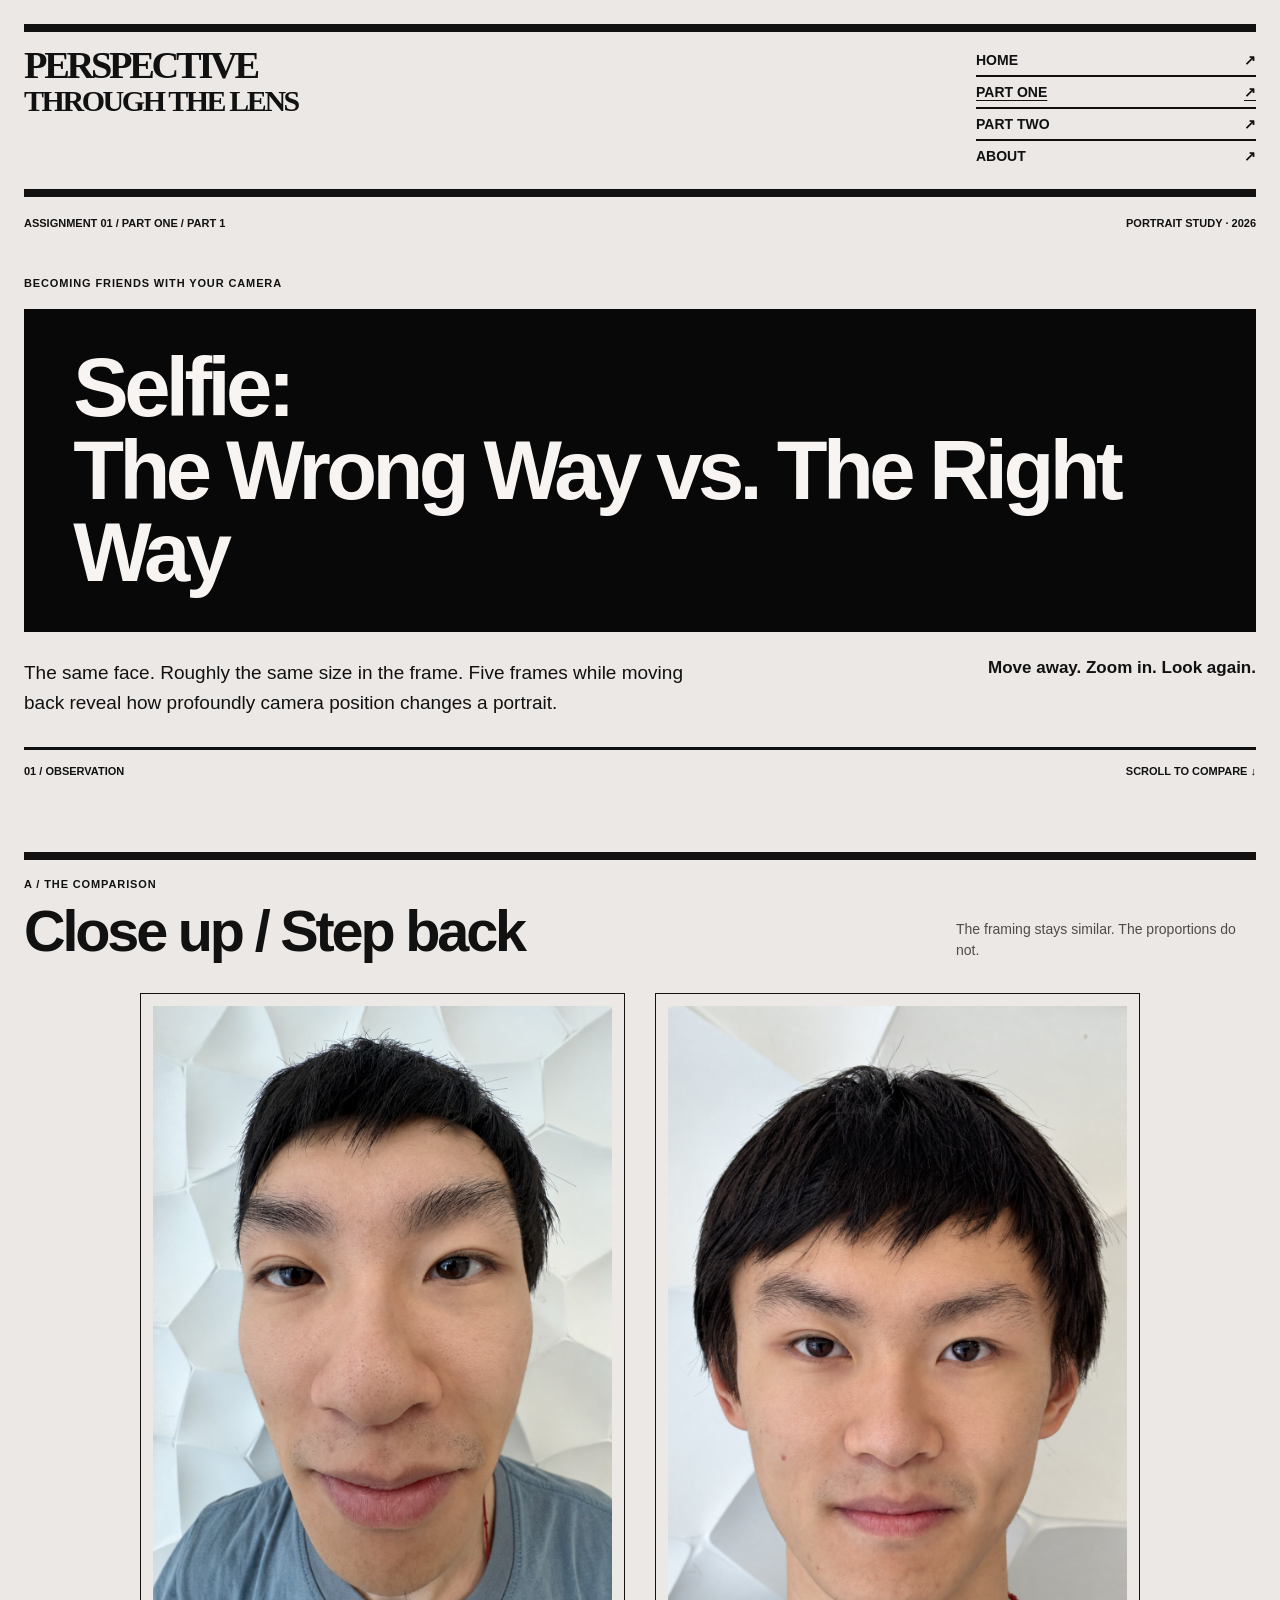
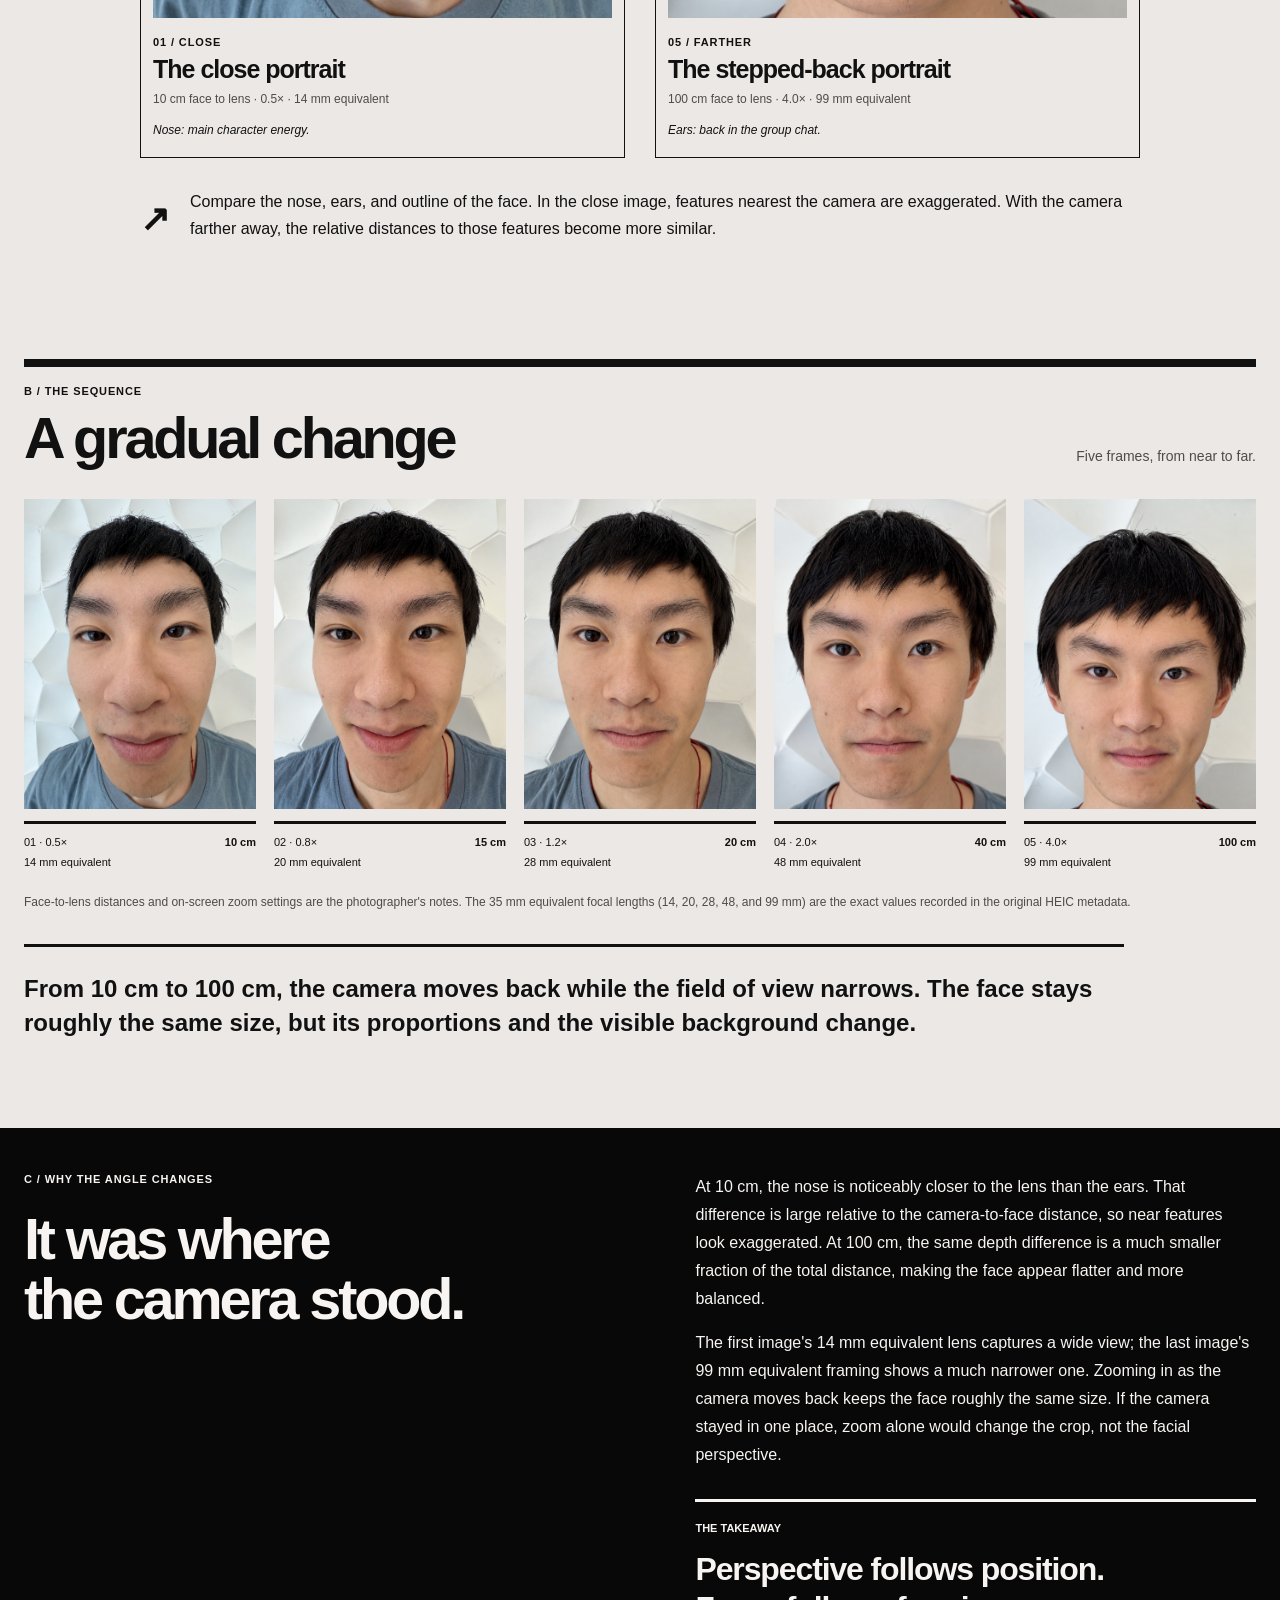
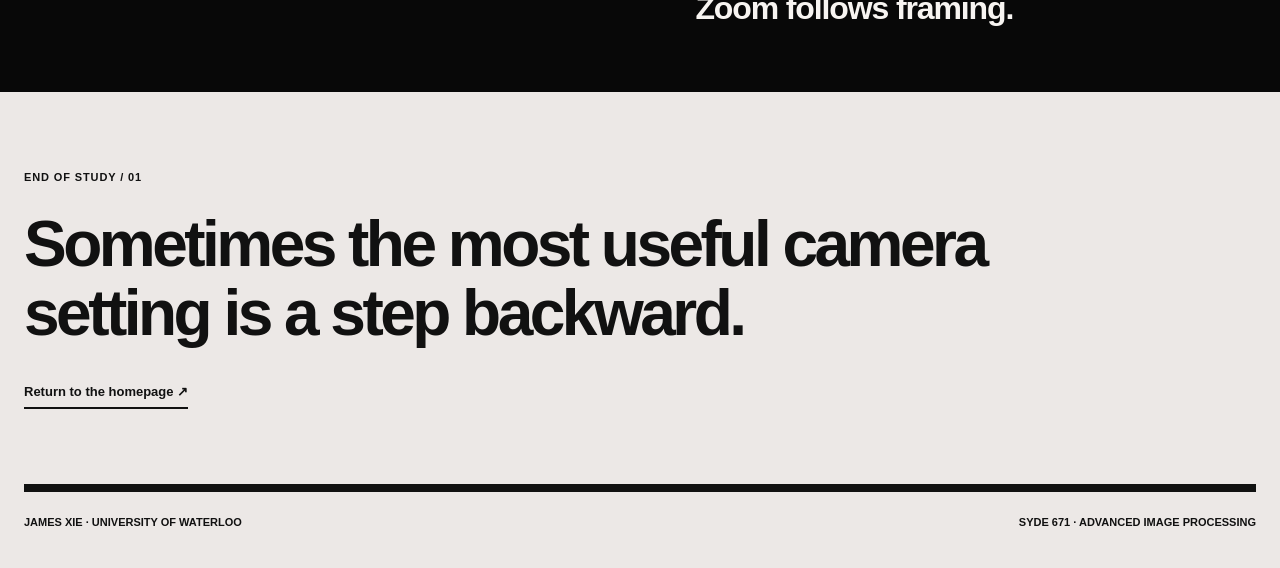
==== commit ab53ed16: "Revert "Match Part One study pages to the approved PDF layout" This reverts commit 9093d2c1a58ee0047" ====
--- a/1/index.html
+++ b/1/index.html
@@ -3,12 +3,93 @@
 <head>
   <meta charset="utf-8">
   <meta name="viewport" content="width=device-width, initial-scale=1">
-  <title>Portrait Study — SYDE 671 Part One</title>
-  <link rel="stylesheet" href="../part-one/report.css">
-  <style>.continuation-title{font-size:32pt;line-height:1.04;letter-spacing:-1.4px;margin:0 0 16px}@media screen and (max-width:820px){.continuation-title{font-size:28pt}}</style>
+  <meta name="theme-color" content="#ece8e6">
+  <meta name="description" content="A portrait experiment in camera distance, zoom, and perspective for SYDE 671 Assignment 1.">
+  <title>Selfie: The Wrong Way vs. The Right Way — Perspective, Through the Lens</title>
+  <link rel="stylesheet" href="../style.css">
 </head>
-<body>
-  <nav class="screen-nav" aria-label="Part One navigation"><a href="../index.html">Home</a> · <a href="../1/index.html" aria-current="page">Portrait</a> · <a href="../2/index.html">Architecture</a> · <a href="../3/index.html">Dolly Zoom</a> · <a href="../part-one/submission/part-one-report.pdf">PDF report</a></nav>
-  <main><section class="page"><header><span>SYDE 671 / ASSIGNMENT 1 / PART ONE</span><span>JAMES XIE</span></header><p class="eyebrow">01 / PORTRAIT STUDY</p><h1>Selfie: The Wrong Way<br>vs. The Right Way</h1><p class="lead">Camera distance changes facial proportions. Zoom adjusts the framing.</p><p>My classmate helped take the photographs, stepping back and increasing zoom to keep my face approximately the same size. The closest and farthest views show the clearest contrast.</p><div class="grid two"><figure><img src="../part-one/submission/webpage/media/portrait-01-near.jpg" alt="Close up"><figcaption><b>Close up</b><span>10 cm · 0.5× · 14 mm equivalent</span></figcaption></figure><figure><img src="../part-one/submission/webpage/media/portrait-05-far.jpg" alt="Stepped back"><figcaption><b>Stepped back</b><span>100 cm · 4.0× · 99 mm equivalent</span></figcaption></figure></div><h2>What changes?</h2><p>In the close portrait, the nose appears larger relative to the ears and the sides of the face. In the farther portrait, the facial proportions look flatter and more balanced. The face remains roughly comparable in size, although pose and framing are not identical.</p><div class="takeaway">Moving back changes perspective; zooming in keeps the subject prominent.</div><footer><span>Perspective, Through the Lens · University of Waterloo</span><span>1 / 5</span></footer></section><section class="page"><header><span>SYDE 671 / ASSIGNMENT 1 / PART ONE</span><span>JAMES XIE</span></header><p class="eyebrow">01 / PORTRAIT STUDY / CONTINUED</p><h2 class="continuation-title">Five positions.<br>One face.</h2><div class="grid five"><figure><img src="../part-one/submission/webpage/media/portrait-01-near.jpg" alt="01 / 10 cm"><figcaption><b>01 / 10 cm</b><span>0.5× · 14 mm</span></figcaption></figure><figure><img src="../part-one/submission/webpage/media/portrait-02-step-back.jpg" alt="02 / 15 cm"><figcaption><b>02 / 15 cm</b><span>0.8× · 20 mm</span></figcaption></figure><figure><img src="../part-one/submission/webpage/media/portrait-03-middle.jpg" alt="03 / 20 cm"><figcaption><b>03 / 20 cm</b><span>1.2× · 28 mm</span></figcaption></figure><figure><img src="../part-one/submission/webpage/media/portrait-04-farther.jpg" alt="04 / 40 cm"><figcaption><b>04 / 40 cm</b><span>2.0× · 48 mm</span></figcaption></figure><figure><img src="../part-one/submission/webpage/media/portrait-05-far.jpg" alt="05 / 100 cm"><figcaption><b>05 / 100 cm</b><span>4.0× · 99 mm</span></figcaption></figure></div><p class="caption">Sequence from near to far. Distances and on-screen zoom settings are the photographer’s notes; all focal lengths are 35 mm equivalents verified in the original HEIC metadata.</p><h2>Why the proportions change</h2><p>In a pinhole-camera model, projected size is proportional to focal length divided by depth: <b>image size ∝ f / Z</b>. The nose is closer to the camera than the ears. At a short camera-to-face distance, that depth difference is a large fraction of the total distance, so the nose is magnified more strongly.</p><p>After stepping back, the distances to the nose and ears become more similar in relative terms. Increasing focal length then enlarges the whole face in the image without restoring the close-up perspective.</p><h2>What zoom alone would do</h2><p>From a fixed camera position, changing focal length changes the field of view and image scale. In the ideal projection model, it does not change the relative perspective of the facial features. The change in viewpoint is therefore essential to this comparison.</p><h2>Capture notes</h2><p>The sequence spans 10–100 cm and 14–99 mm equivalent. This PDF retains the existing webpage’s retouched portrait exports. The experiment is a qualitative visual comparison, not a calibrated measurement of facial geometry; pose, framing, lens processing and retouching are not independently controlled.</p><div class="takeaway">Perspective follows camera position. Focal length controls image scale.</div><footer><span>Perspective, Through the Lens · University of Waterloo</span><span>2 / 5</span></footer></section></main>
+<body class="project-page portrait-page">
+  <header class="site-header shell">
+    <a class="brand" href="../index.html" aria-label="Perspective, Through the Lens home">
+      <span class="brand-mark" aria-hidden="true">◎</span>
+      <span>Perspective<br><small>through the lens</small></span>
+    </a>
+    <nav class="header-nav" aria-label="Main navigation">
+      <a href="../index.html">Home <span aria-hidden="true">↗</span></a>
+      <a href="../index.html#part-one" aria-current="location">Part One <span aria-hidden="true">↗</span></a>
+      <a href="../part-two/index.html">Part Two <span aria-hidden="true">↗</span></a>
+      <a href="../index.html#about">About <span aria-hidden="true">↗</span></a>
+    </nav>
+  </header>
+
+  <main>
+    <section class="project-hero shell" aria-labelledby="project-title">
+      <div class="project-hero-topline"><span>Assignment 01 / Part One / Part 1</span><span>Portrait study · 2026</span></div>
+      <p class="eyebrow"><span class="eyebrow-line"></span> Becoming friends with your camera</p>
+      <h1 id="project-title">Selfie:<br><em>The Wrong Way vs. The Right Way</em></h1>
+      <div class="project-intro">
+        <p class="project-deck">The same face. Roughly the same size in the frame. Five frames while moving back reveal how profoundly camera position changes a portrait.</p>
+        <p class="project-intro-note">Move away. Zoom in. Look again.</p>
+      </div>
+      <div class="project-hero-rule"><span>01 / Observation</span><a href="#comparison">Scroll to compare <span aria-hidden="true">↓</span></a></div>
+    </section>
+
+    <section class="comparison-section" id="comparison" aria-labelledby="comparison-heading">
+      <div class="shell">
+        <div class="section-heading comparison-heading">
+          <div><p class="eyebrow">A / The comparison</p><h2 id="comparison-heading">Close up / Step back</h2></div>
+          <p>The framing stays similar. The proportions do not.</p>
+        </div>
+        <div class="comparison-grid">
+          <figure class="comparison-card">
+            <div class="portrait-frame"><img src="./media/01-near-retouched.jpg" alt="Close camera position: the nose appears larger relative to the rest of the face" width="1200" height="1600"></div>
+            <figcaption><span class="photo-index">01 / CLOSE</span><strong>The close portrait</strong><span>10 cm face to lens · 0.5× · 14 mm equivalent</span></figcaption>
+            <p class="photo-aside">Nose: main character energy.</p>
+          </figure>
+          <figure class="comparison-card">
+            <div class="portrait-frame"><img src="./media/05-far-retouched.jpg" alt="Farther camera position: facial features appear more balanced while the face remains similarly framed" width="1200" height="1600"></div>
+            <figcaption><span class="photo-index">05 / FARTHER</span><strong>The stepped-back portrait</strong><span>100 cm face to lens · 4.0× · 99 mm equivalent</span></figcaption>
+            <p class="photo-aside">Ears: back in the group chat.</p>
+          </figure>
+        </div>
+        <p class="comparison-note"><span class="note-mark" aria-hidden="true">↗</span> Compare the nose, ears, and outline of the face. In the close image, features nearest the camera are exaggerated. With the camera farther away, the relative distances to those features become more similar.</p>
+      </div>
+    </section>
+
+    <section class="sequence-section shell" aria-labelledby="sequence-heading">
+      <div class="section-heading">
+        <div><p class="eyebrow">B / The sequence</p><h2 id="sequence-heading">A gradual change</h2></div>
+        <p>Five frames, from near to far.</p>
+      </div>
+      <div class="sequence-grid">
+        <figure><img src="./media/01-near-retouched.jpg" alt="First portrait, closest camera position" width="1200" height="1600" loading="lazy"><figcaption><span>01 · 0.5×</span><strong>10 cm</strong><small>14 mm equivalent</small></figcaption></figure>
+        <figure><img src="./media/02-step-back-retouched.jpg" alt="Second portrait, a little farther from the subject" width="1200" height="1600" loading="lazy"><figcaption><span>02 · 0.8×</span><strong>15 cm</strong><small>20 mm equivalent</small></figcaption></figure>
+        <figure><img src="./media/03-middle-retouched.jpg" alt="Third portrait, intermediate camera position" width="1200" height="1600" loading="lazy"><figcaption><span>03 · 1.2×</span><strong>20 cm</strong><small>28 mm equivalent</small></figcaption></figure>
+        <figure><img src="./media/04-farther-retouched.jpg" alt="Fourth portrait, farther camera position" width="1200" height="1600" loading="lazy"><figcaption><span>04 · 2.0×</span><strong>40 cm</strong><small>48 mm equivalent</small></figcaption></figure>
+        <figure><img src="./media/05-far-retouched.jpg" alt="Fifth portrait, farthest camera position" width="1200" height="1600" loading="lazy"><figcaption><span>05 · 4.0×</span><strong>100 cm</strong><small>99 mm equivalent</small></figcaption></figure>
+      </div>
+      <p class="sequence-caption">Face-to-lens distances and on-screen zoom settings are the photographer's notes. The 35 mm equivalent focal lengths (14, 20, 28, 48, and 99 mm) are the exact values recorded in the original HEIC metadata.</p>
+      <p class="sequence-summary">From 10 cm to 100 cm, the camera moves back while the field of view narrows. The face stays roughly the same size, but its proportions and the visible background change.</p>
+    </section>
+
+    <section class="explanation-section" aria-labelledby="explanation-heading">
+      <div class="shell explanation-grid">
+        <div><p class="eyebrow">C / Why the angle changes</p><h2 id="explanation-heading">It was where<br>the camera stood.</h2></div>
+        <div class="explanation-copy">
+          <p>At 10 cm, the nose is noticeably closer to the lens than the ears. That difference is large relative to the camera-to-face distance, so near features look exaggerated. At 100 cm, the same depth difference is a much smaller fraction of the total distance, making the face appear flatter and more balanced.</p>
+          <p>The first image's 14 mm equivalent lens captures a wide view; the last image's 99 mm equivalent framing shows a much narrower one. Zooming in as the camera moves back keeps the face roughly the same size. If the camera stayed in one place, zoom alone would change the crop, not the facial perspective.</p>
+          <div class="takeaway"><span>THE TAKEAWAY</span><strong>Perspective follows position.<br>Zoom follows framing.</strong></div>
+        </div>
+      </div>
+    </section>
+
+    <section class="closing-section shell">
+      <span class="eyebrow">End of study / 01</span>
+      <p>Sometimes the most useful camera setting is a step backward.</p>
+      <a class="text-link" href="../index.html">Return to the homepage <span aria-hidden="true">↗</span></a>
+    </section>
+  </main>
+
+  <footer class="site-footer shell"><span>James Xie · University of Waterloo</span><span>SYDE 671 · Advanced Image Processing</span></footer>
 </body>
 </html>
--- a/style.css
+++ b/style.css
@@ -0,0 +1,205 @@
+:root {
+  --paper: #ece8e6;
+  --paper-deep: #dfdad7;
+  --ink: #111;
+  --muted: #4e4b49;
+  --line: #aaa5a1;
+  --accent: #111;
+  --dark: #080808;
+  --light: #f7f4f1;
+  font-family: Arial, Helvetica, sans-serif;
+  color: var(--ink);
+  background: var(--paper);
+}
+* { box-sizing: border-box; }
+html { scroll-behavior: smooth; scroll-padding-top: 24px; }
+body { margin: 0; min-width: 320px; }
+img { display: block; max-width: 100%; }
+a { color: inherit; text-decoration: none; }
+a:focus-visible, summary:focus-visible { outline: 3px solid #5952be; outline-offset: 5px; }
+.shell { width: min(100% - 48px, 1500px); margin-inline: auto; }
+h1, h2, h3, p, figure { margin-top: 0; }
+h1, h2, h3 { font-family: Arial, Helvetica, sans-serif; font-weight: 900; letter-spacing: -.055em; }
+h1 em { color: inherit; font-style: normal; }
+.site-header { display: flex; align-items: flex-start; justify-content: space-between; gap: 32px; margin-top: 24px; padding: 13px 0 18px; border-top: 8px solid var(--ink); border-bottom: 8px solid var(--ink); }
+.brand { display: inline-flex; max-width: 440px; font-family: Georgia, 'Times New Roman', serif; font-size: clamp(28px, 3vw, 43px); font-weight: 900; letter-spacing: -.085em; text-transform: uppercase; line-height: .86; padding-top: 4px; }
+.brand small { font: inherit; font-size: .78em; letter-spacing: -.08em; }
+.brand-mark { display: none; }
+.header-nav { display: flex; flex-direction: column; width: 280px; font-size: 14px; font-weight: 800; text-transform: uppercase; line-height: 1.15; }
+.header-nav a { display: flex; justify-content: space-between; padding: 7px 0; border-bottom: 2px solid var(--ink); }
+.header-nav a:last-child { border-bottom: 0; }
+.header-nav a:hover { text-decoration: underline; text-underline-offset: 3px; }
+.header-nav a[aria-current] { text-decoration: underline; text-underline-offset: 3px; }
+.course-code { display: none; }
+.eyebrow, .photo-index { margin: 0; font-size: 11px; font-weight: 800; letter-spacing: .08em; text-transform: uppercase; }
+.eyebrow-line { display: none; }
+.site-footer { display: flex; justify-content: space-between; align-items: start; gap: 25px; border-top: 8px solid var(--ink); padding-block: 24px 40px; font-size: 11px; font-weight: 700; text-transform: uppercase; }
+.home-hero { padding-block: 16px 0; }
+.hero-grid { display: grid; grid-template-columns: minmax(0, 1fr) minmax(0, 1fr); gap: 16px; }
+.hero-copy { background: var(--dark); color: var(--light); padding: clamp(26px, 3.5vw, 58px); display: flex; flex-direction: column; justify-content: space-between; min-height: 535px; }
+.home-hero h1 { font-size: clamp(53px, 6.5vw, 102px); line-height: .97; margin: 26px 0 48px; letter-spacing: -.065em; }
+.hero-meta { font-size: 10px; font-weight: 700; letter-spacing: .04em; text-transform: uppercase; display: flex; flex-wrap: wrap; gap: 15px; }
+.home-feature { margin: 0; display: flex; flex-direction: column; background: var(--paper-deep); }
+.home-feature-frame { flex: 1; min-height: 470px; position: relative; }
+.home-feature-frame img { position: absolute; height: 100%; width: 100%; object-fit: cover; object-position: center 48%; }
+.home-feature figcaption { padding: 10px 12px; display: flex; justify-content: space-between; gap: 15px; font-size: 10px; font-weight: 700; text-transform: uppercase; }
+.hero-bottom { display: flex; justify-content: space-between; align-items: start; gap: 35px; padding-block: 22px 36px; margin-top: 16px; border-top: 8px solid var(--ink); }
+.hero-lead { max-width: 650px; font-size: 19px; font-weight: 700; line-height: 1.3; margin: 0; }
+.solid-link { background: var(--dark); color: var(--light); padding: 15px 25px; display: inline-flex; align-items: center; justify-content: space-between; gap: 36px; min-width: 200px; font-size: 13px; font-weight: 800; }
+.solid-link:hover { background: #393633; }
+.project-index { padding-block: 50px 70px; }
+.section-heading { display: flex; align-items: end; justify-content: space-between; gap: 30px; border-top: 8px solid var(--ink); padding-top: 18px; margin-bottom: 32px; }
+.section-heading h2 { font-size: clamp(37px, 4.5vw, 68px); line-height: 1.02; margin: 12px 0 0; }
+.section-heading > p, .section-heading > div + p { max-width: 300px; color: var(--muted); font-size: 14px; line-height: 1.5; margin: 0; }
+.project-grid { display: grid; grid-template-columns: repeat(3, minmax(0, 1fr)); gap: 26px; }
+.project-card { display: flex; flex-direction: column; min-width: 0; border-bottom: 3px solid var(--ink); padding-bottom: 22px; }
+.project-card-image { overflow: hidden; background: var(--paper-deep); aspect-ratio: 3/4; margin-bottom: 15px; }
+.project-card-image img { width: 100%; height: 100%; object-fit: cover; object-position: center 35%; transition: transform .25s; }
+.project-card:hover .project-card-image img { transform: scale(1.025); }
+.project-number { font-size: 11px; font-weight: 800; margin-bottom: 12px; text-transform: uppercase; }
+.project-card-main { display: flex; flex-direction: column; gap: 15px; }
+.project-card-main strong { font-size: clamp(24px, 2.4vw, 38px); font-weight: 900; letter-spacing: -.055em; line-height: 1.04; }
+.project-card-main small { color: var(--muted); font-size: 13px; line-height: 1.5; }
+.project-arrow { font-size: 28px; margin-top: 20px; }
+.feature-study { display: grid; grid-template-columns: 1fr 1fr; gap: 35px; padding: 25px 0; border-bottom: 3px solid var(--ink); }
+.feature-study img { width: 100%; }
+.feature-study h3 { font-size: clamp(38px, 4.5vw, 68px); line-height: 1.03; margin: 25px 0; }
+.feature-study p { font-size: 16px; line-height: 1.7; max-width: 560px; }
+.feature-copy { display: flex; flex-direction: column; align-items: flex-start; justify-content: center; }
+.about-section { border-top: 8px solid var(--ink); padding-block: 28px 70px; display: grid; grid-template-columns: 1fr 1fr; gap: 45px; }
+.about-section h2 { font-size: clamp(36px, 4.5vw, 68px); line-height: 1.03; }
+.about-section p { line-height: 1.7; max-width: 600px; }
+.project-hero { padding-block: 20px 30px; }
+.project-hero-topline, .project-hero-rule { display: flex; justify-content: space-between; gap: 20px; font-size: 11px; font-weight: 800; text-transform: uppercase; }
+.project-hero > .eyebrow { margin-top: 48px; }
+.project-hero h1 { padding: 38px 4%; background: var(--dark); color: var(--light); margin: 20px 0 26px; font-size: clamp(62px, 8vw, 125px); line-height: .99; }
+.portrait-page .project-hero h1 { font-size: clamp(44px, 6.5vw, 100px); }
+.project-intro { display: grid; grid-template-columns: 1.4fr 1fr; gap: 40px; margin-bottom: 30px; align-items: start; }
+.project-deck { max-width: 800px; font-size: 19px; line-height: 1.55; margin: 0; }
+.project-intro-note { font-size: 17px; font-weight: 800; text-align: right; }
+.project-hero-rule { border-top: 3px solid var(--ink); padding-top: 15px; }
+.comparison-section, .sequence-section, .explanation-section, .dolly-stage, .dolly-notes { padding-block: 45px 65px; }
+.comparison-grid { display: grid; grid-template-columns: 1fr 1fr; gap: 30px; max-width: 1000px; margin-inline: auto; }
+.comparison-card { margin: 0; border: 1px solid var(--ink); padding: 12px 12px 20px; }
+.portrait-frame { background: var(--paper-deep); }
+.portrait-frame img { width: 100%; height: auto; }
+.comparison-card figcaption { display: flex; flex-direction: column; gap: 8px; margin-top: 18px; }
+.comparison-card strong { font-size: 25px; line-height: 1.1; font-weight: 800; letter-spacing: -.04em; }
+.comparison-card figcaption > span:last-child { font-size: 12px; color: var(--muted); }
+.photo-aside { font-size: 12px; font-style: italic; margin: 17px 0 0; }
+.comparison-note { display: flex; gap: 20px; max-width: 1000px; margin: 30px auto 0; font-size: 16px; line-height: 1.7; }
+.note-mark { font-size: 36px; font-weight: 900; }
+.sequence-grid { display: grid; grid-template-columns: repeat(5, minmax(0, 1fr)); gap: 18px; }
+.sequence-grid figure { margin: 0; min-width: 0; }
+.sequence-grid img { width: 100%; height: auto; }
+.sequence-grid figcaption { display: grid; grid-template-columns: 1fr auto; gap: 8px; padding-top: 12px; border-top: 3px solid var(--ink); margin-top: 12px; font-size: 11px; }
+.sequence-grid figcaption small { grid-column: 1/-1; font-size: 11px; }
+.sequence-caption { margin: 24px 0 0; font-size: 12px; line-height: 1.7; color: var(--muted); }
+.sequence-summary { border-top: 3px solid var(--ink); padding-top: 25px; margin-top: 32px; font-size: 24px; font-weight: 700; line-height: 1.4; max-width: 1100px; }
+.architecture-page .sequence-grid { grid-template-columns: repeat(4, minmax(0, 1fr)); }
+.explanation-section { background: var(--dark); color: var(--light); }
+.explanation-grid { display: grid; grid-template-columns: 1fr 1fr; gap: 9%; }
+.explanation-grid h2 { font-size: clamp(36px, 4.5vw, 68px); line-height: 1.04; margin-top: 25px; }
+.explanation-copy p { font-size: 16px; line-height: 1.75; }
+.takeaway { border-top: 3px solid var(--light); padding-top: 20px; margin-top: 30px; display: flex; flex-direction: column; gap: 16px; }
+.takeaway span { font-size: 11px; font-weight: 800; }
+.takeaway strong { font-size: clamp(24px, 2.5vw, 38px); letter-spacing: -.035em; line-height: 1.2; }
+.closing-section { padding-block: 75px; }
+.closing-section > p { font-size: clamp(38px, 5vw, 75px); font-weight: 900; letter-spacing: -.055em; line-height: 1.07; max-width: 1100px; margin: 25px 0 35px; }
+.closing-links { display: flex; flex-wrap: wrap; gap: 20px 35px; }
+.text-link { display: inline-block; border-bottom: 2px solid var(--ink); padding-bottom: 8px; font-size: 13px; font-weight: 800; }
+.dolly-stage { background: var(--dark); color: var(--light); }
+.dolly-stage-grid { display: grid; grid-template-columns: 1fr 1fr; gap: 7%; align-items: center; }
+.dolly-stage-copy h2 { font-size: clamp(46px, 5.5vw, 84px); line-height: .99; margin: 24px 0; }
+.dolly-stage-copy > p { max-width: 500px; line-height: 1.7; }
+.dolly-frame-count { display: flex; align-items: center; gap: 25px; margin-top: 35px; border-top: 3px solid var(--light); border-bottom: 3px solid var(--light); padding-block: 15px; }
+.dolly-frame-count strong { font-size: 70px; font-weight: 900; line-height: 1; letter-spacing: -.06em; }
+.dolly-frame-count span { font-size: 12px; line-height: 1.6; text-transform: uppercase; }
+.dolly-download { display: inline-block; padding-bottom: 8px; border-bottom: 2px solid var(--light); margin-top: 30px; font-weight: 700; font-size: 13px; }
+.dolly-figure { margin: 0; max-width: 580px; }
+.dolly-film-frame img { width: 100%; height: auto; }
+.dolly-figure figcaption { display: flex; justify-content: space-between; gap: 15px; margin-top: 12px; font-size: 10px; text-transform: uppercase; }
+.dolly-notes-grid { display: grid; grid-template-columns: 1fr 1fr; gap: 50px; }
+.dolly-notes-grid > div { border-top: 2px solid var(--ink); padding-top: 18px; }
+.dolly-notes-grid strong { display: block; font-size: 29px; font-weight: 800; letter-spacing: -.04em; margin-top: 18px; }
+.dolly-notes-grid p { font-size: 15px; line-height: 1.7; margin-top: 18px; }
+@media (max-width: 900px) {
+  .shell { width: calc(100% - 36px); }
+  .hero-copy { min-height: 420px; }
+  .home-hero h1 { font-size: clamp(48px, 6.4vw, 75px); }
+  .home-feature-frame { min-height: 380px; }
+  .project-grid { gap: 18px; }
+  .project-intro { grid-template-columns: 1fr; gap: 15px; }
+  .project-intro-note { text-align: left; }
+  .explanation-grid { gap: 5%; }
+}
+@media (max-width: 640px) {
+  .shell { width: calc(100% - 28px); }
+  .site-header { margin-top: 14px; gap: 16px; border-width: 6px; }
+  .brand { font-size: clamp(24px, 6.5vw, 36px); }
+  .header-nav { width: 116px; flex-shrink: 0; font-size: 11px; }
+  .header-nav a { padding-block: 6px; }
+  .hero-grid, .feature-study, .about-section, .explanation-grid, .dolly-stage-grid { grid-template-columns: 1fr; }
+  .hero-grid { grid-template-columns: minmax(0, 1fr); gap: 10px; }
+  .hero-copy { min-height: 350px; padding: 24px; }
+  .home-hero h1 { font-size: clamp(36px, 11.8vw, 68px); }
+  .home-feature-frame { min-height: 320px; }
+  .hero-bottom { flex-direction: column; gap: 24px; }
+  .hero-lead { font-size: 17px; }
+  .project-grid { grid-template-columns: 1fr; gap: 35px; }
+  .project-card-main strong { font-size: 32px; }
+  .section-heading { align-items: start; flex-direction: column; gap: 18px; border-width: 6px; }
+  .section-heading h2 { font-size: 40px; }
+  .project-index { padding-block: 35px 45px; }
+  .feature-study { gap: 24px; }
+  .feature-study h3 { font-size: 44px; }
+  .project-hero-topline { font-size: 9px; }
+  .project-hero-topline span:last-child { display: none; }
+  .project-hero > .eyebrow { margin-top: 30px; }
+  .project-hero h1 { font-size: clamp(44px, 11vw, 68px); padding: 26px 20px; }
+  .portrait-page .project-hero h1 { font-size: clamp(34px, 8.2vw, 50px); }
+  .project-deck { font-size: 16px; }
+  .project-hero-rule { font-size: 10px; }
+  .comparison-grid { grid-template-columns: 1fr; max-width: 440px; }
+  .comparison-note { font-size: 14px; gap: 12px; }
+  .sequence-grid, .architecture-page .sequence-grid { grid-template-columns: repeat(2, minmax(0, 1fr)); gap: 24px 12px; }
+  .sequence-grid figcaption { display: flex; flex-direction: column; }
+  .sequence-summary { font-size: 21px; }
+  .explanation-grid { gap: 25px; }
+  .dolly-stage-grid { gap: 35px; }
+  .dolly-notes-grid { grid-template-columns: 1fr; gap: 25px; }
+  .site-footer { flex-direction: column; gap: 10px; border-width: 6px; }
+}
+@media (prefers-reduced-motion: reduce) {
+  html { scroll-behavior: auto; }
+  *, *::before, *::after { transition-duration: .01ms !important; animation-duration: .01ms !important; }
+}
+@page { size: A4; margin: 14mm; }
+@media print {
+  :root { background: white; font-size: 10pt; }
+  .site-header, .site-footer, .closing-section { display: none !important; }
+  .shell { width: 100%; }
+  .project-hero h1 { font-size: 36pt; padding: 8mm; }
+  .portrait-page .project-hero h1 { font-size: 30pt; }
+  .project-hero > .eyebrow { margin-top: 5mm; }
+  .project-hero, .comparison-section, .sequence-section, .explanation-section, .dolly-stage, .dolly-notes { padding-block: 7mm; }
+  .project-deck { font-size: 11pt; }
+  .project-intro { display: block; }
+  .project-intro-note { font-size: 10pt; text-align: left; }
+  .section-heading { border-width: 4px; padding-top: 4mm; margin-bottom: 5mm; }
+  .section-heading h2 { font-size: 25pt; }
+  .comparison-grid { gap: 5mm; }
+  .comparison-card { padding: 2mm; break-inside: avoid; }
+  .comparison-card strong { font-size: 14pt; }
+  .comparison-note, .explanation-copy p { font-size: 10pt; }
+  .sequence-grid, .architecture-page .sequence-grid { gap: 3mm; }
+  .sequence-section { break-before: page; }
+  .explanation-section { background: white; color: var(--ink); }
+  .explanation-grid h2 { font-size: 25pt; }
+  .takeaway { border-color: var(--ink); }
+  .dolly-stage-copy h2 { font-size: 30pt; }
+  figure, .dolly-stage-grid { break-inside: avoid; }
+  h2, h3, .eyebrow { break-after: avoid; }
+  p { orphans: 3; widows: 3; }
+  * { -webkit-print-color-adjust: exact; print-color-adjust: exact; }
+}
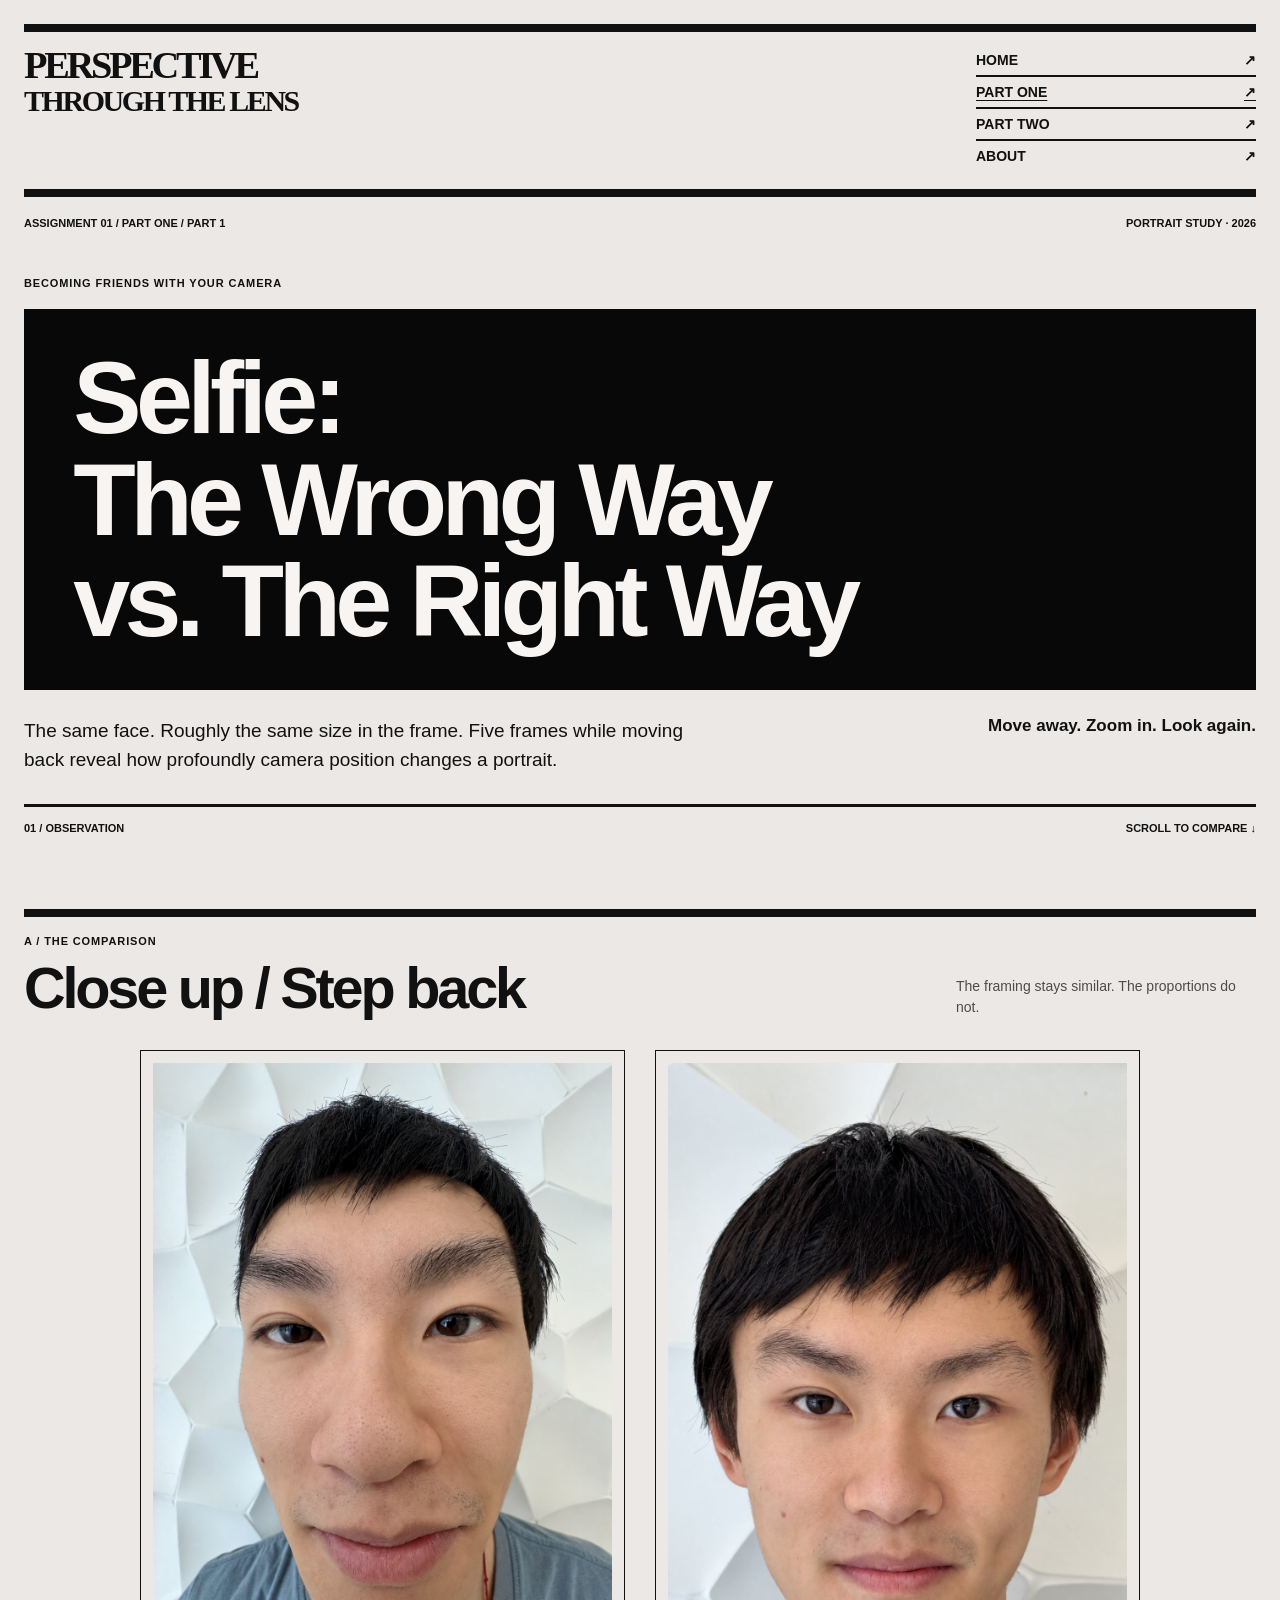
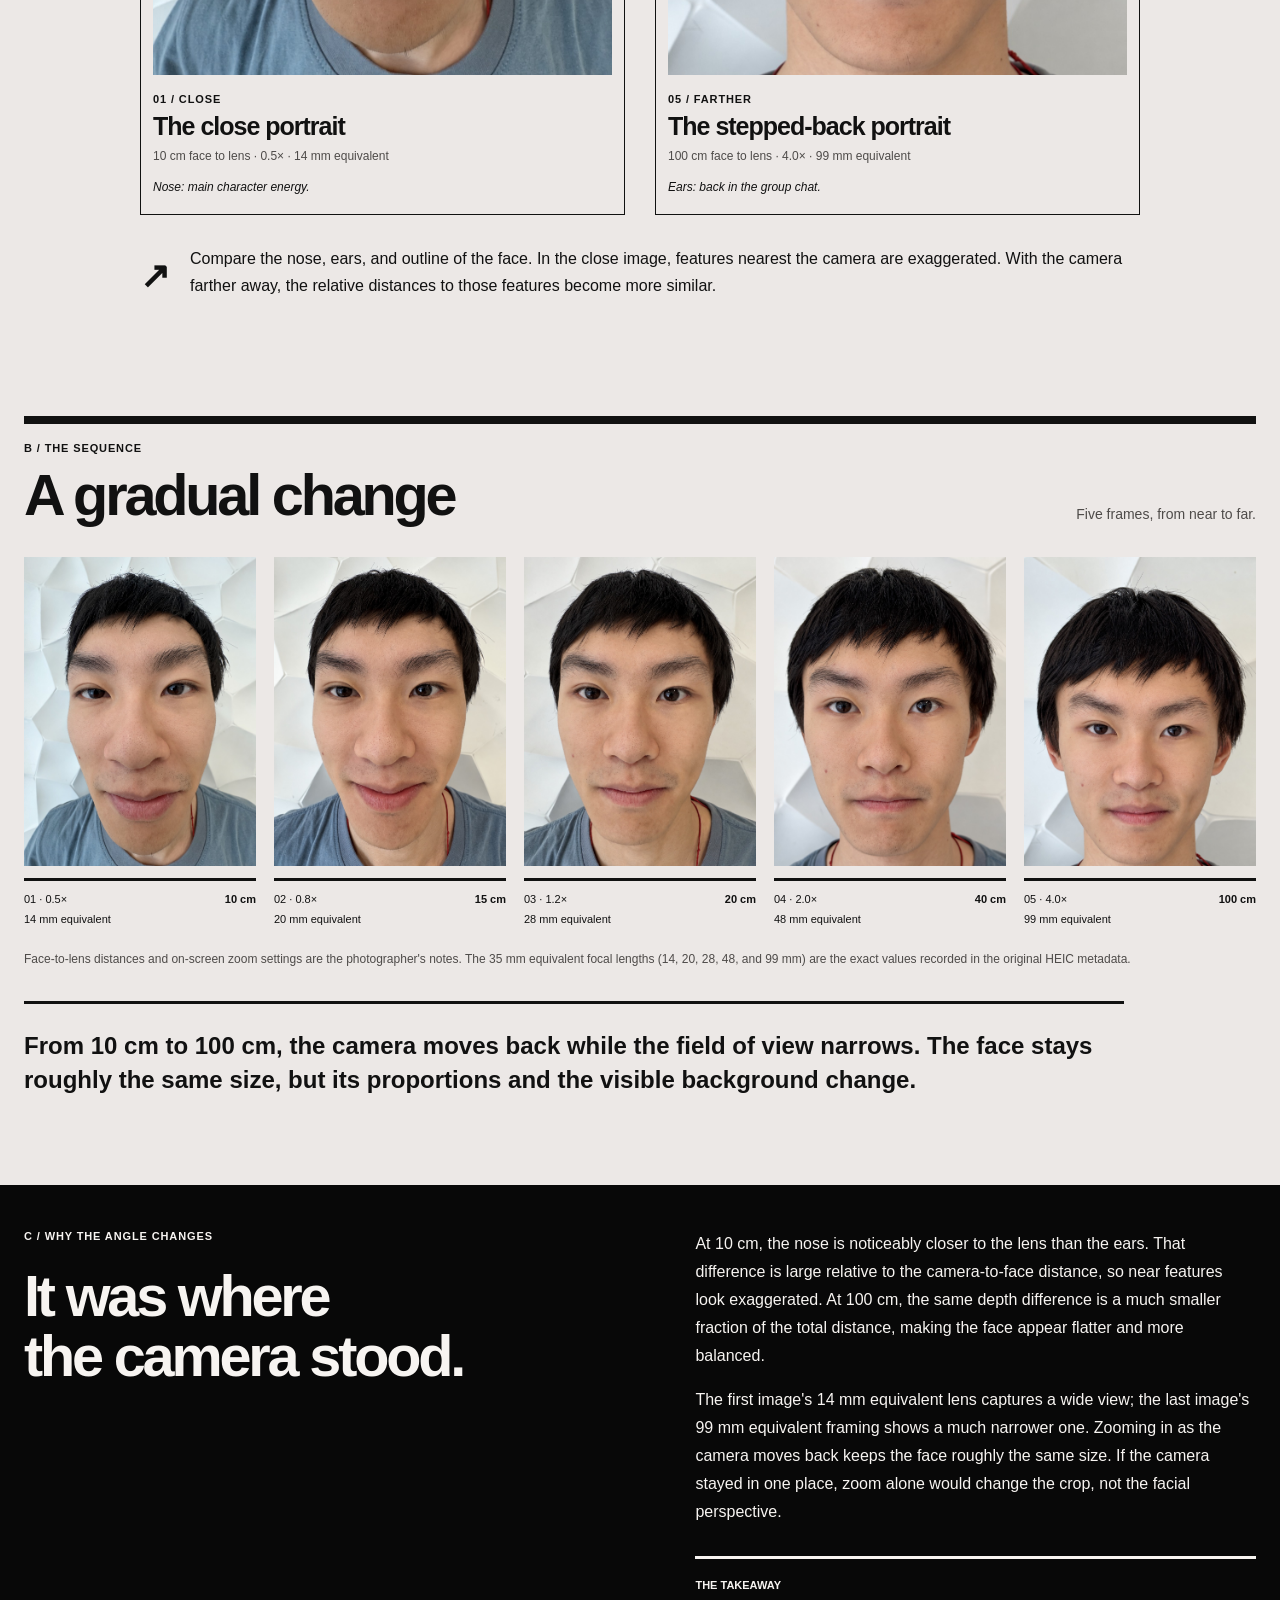
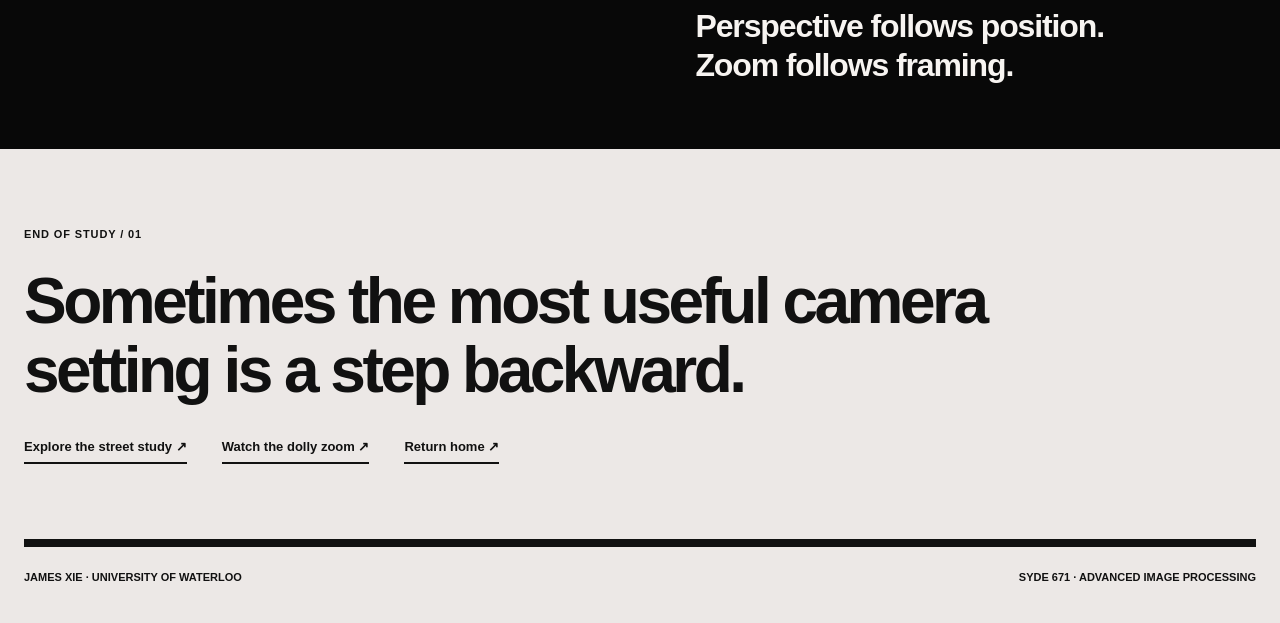
==== commit 7dee621a: "Match portrait study typography and navigation to architecture study" ====
--- a/1/index.html
+++ b/1/index.html
@@ -26,7 +26,7 @@
     <section class="project-hero shell" aria-labelledby="project-title">
       <div class="project-hero-topline"><span>Assignment 01 / Part One / Part 1</span><span>Portrait study · 2026</span></div>
       <p class="eyebrow"><span class="eyebrow-line"></span> Becoming friends with your camera</p>
-      <h1 id="project-title">Selfie:<br><em>The Wrong Way vs. The Right Way</em></h1>
+      <h1 id="project-title">Selfie:<br><em>The Wrong Way<br>vs. The Right Way</em></h1>
       <div class="project-intro">
         <p class="project-deck">The same face. Roughly the same size in the frame. Five frames while moving back reveal how profoundly camera position changes a portrait.</p>
         <p class="project-intro-note">Move away. Zoom in. Look again.</p>
@@ -86,7 +86,7 @@
     <section class="closing-section shell">
       <span class="eyebrow">End of study / 01</span>
       <p>Sometimes the most useful camera setting is a step backward.</p>
-      <a class="text-link" href="../index.html">Return to the homepage <span aria-hidden="true">↗</span></a>
+      <div class="closing-links"><a class="text-link" href="../2/index.html">Explore the street study <span aria-hidden="true">↗</span></a><a class="text-link" href="../3/index.html">Watch the dolly zoom <span aria-hidden="true">↗</span></a><a class="text-link" href="../index.html">Return home <span aria-hidden="true">↗</span></a></div>
     </section>
   </main>
 
--- a/style.css
+++ b/style.css
@@ -73,7 +73,6 @@
 .project-hero-topline, .project-hero-rule { display: flex; justify-content: space-between; gap: 20px; font-size: 11px; font-weight: 800; text-transform: uppercase; }
 .project-hero > .eyebrow { margin-top: 48px; }
 .project-hero h1 { padding: 38px 4%; background: var(--dark); color: var(--light); margin: 20px 0 26px; font-size: clamp(62px, 8vw, 125px); line-height: .99; }
-.portrait-page .project-hero h1 { font-size: clamp(44px, 6.5vw, 100px); }
 .project-intro { display: grid; grid-template-columns: 1.4fr 1fr; gap: 40px; margin-bottom: 30px; align-items: start; }
 .project-deck { max-width: 800px; font-size: 19px; line-height: 1.55; margin: 0; }
 .project-intro-note { font-size: 17px; font-weight: 800; text-align: right; }
@@ -157,7 +156,6 @@
   .project-hero-topline span:last-child { display: none; }
   .project-hero > .eyebrow { margin-top: 30px; }
   .project-hero h1 { font-size: clamp(44px, 11vw, 68px); padding: 26px 20px; }
-  .portrait-page .project-hero h1 { font-size: clamp(34px, 8.2vw, 50px); }
   .project-deck { font-size: 16px; }
   .project-hero-rule { font-size: 10px; }
   .comparison-grid { grid-template-columns: 1fr; max-width: 440px; }
@@ -180,7 +178,6 @@
   .site-header, .site-footer, .closing-section { display: none !important; }
   .shell { width: 100%; }
   .project-hero h1 { font-size: 36pt; padding: 8mm; }
-  .portrait-page .project-hero h1 { font-size: 30pt; }
   .project-hero > .eyebrow { margin-top: 5mm; }
   .project-hero, .comparison-section, .sequence-section, .explanation-section, .dolly-stage, .dolly-notes { padding-block: 7mm; }
   .project-deck { font-size: 11pt; }
